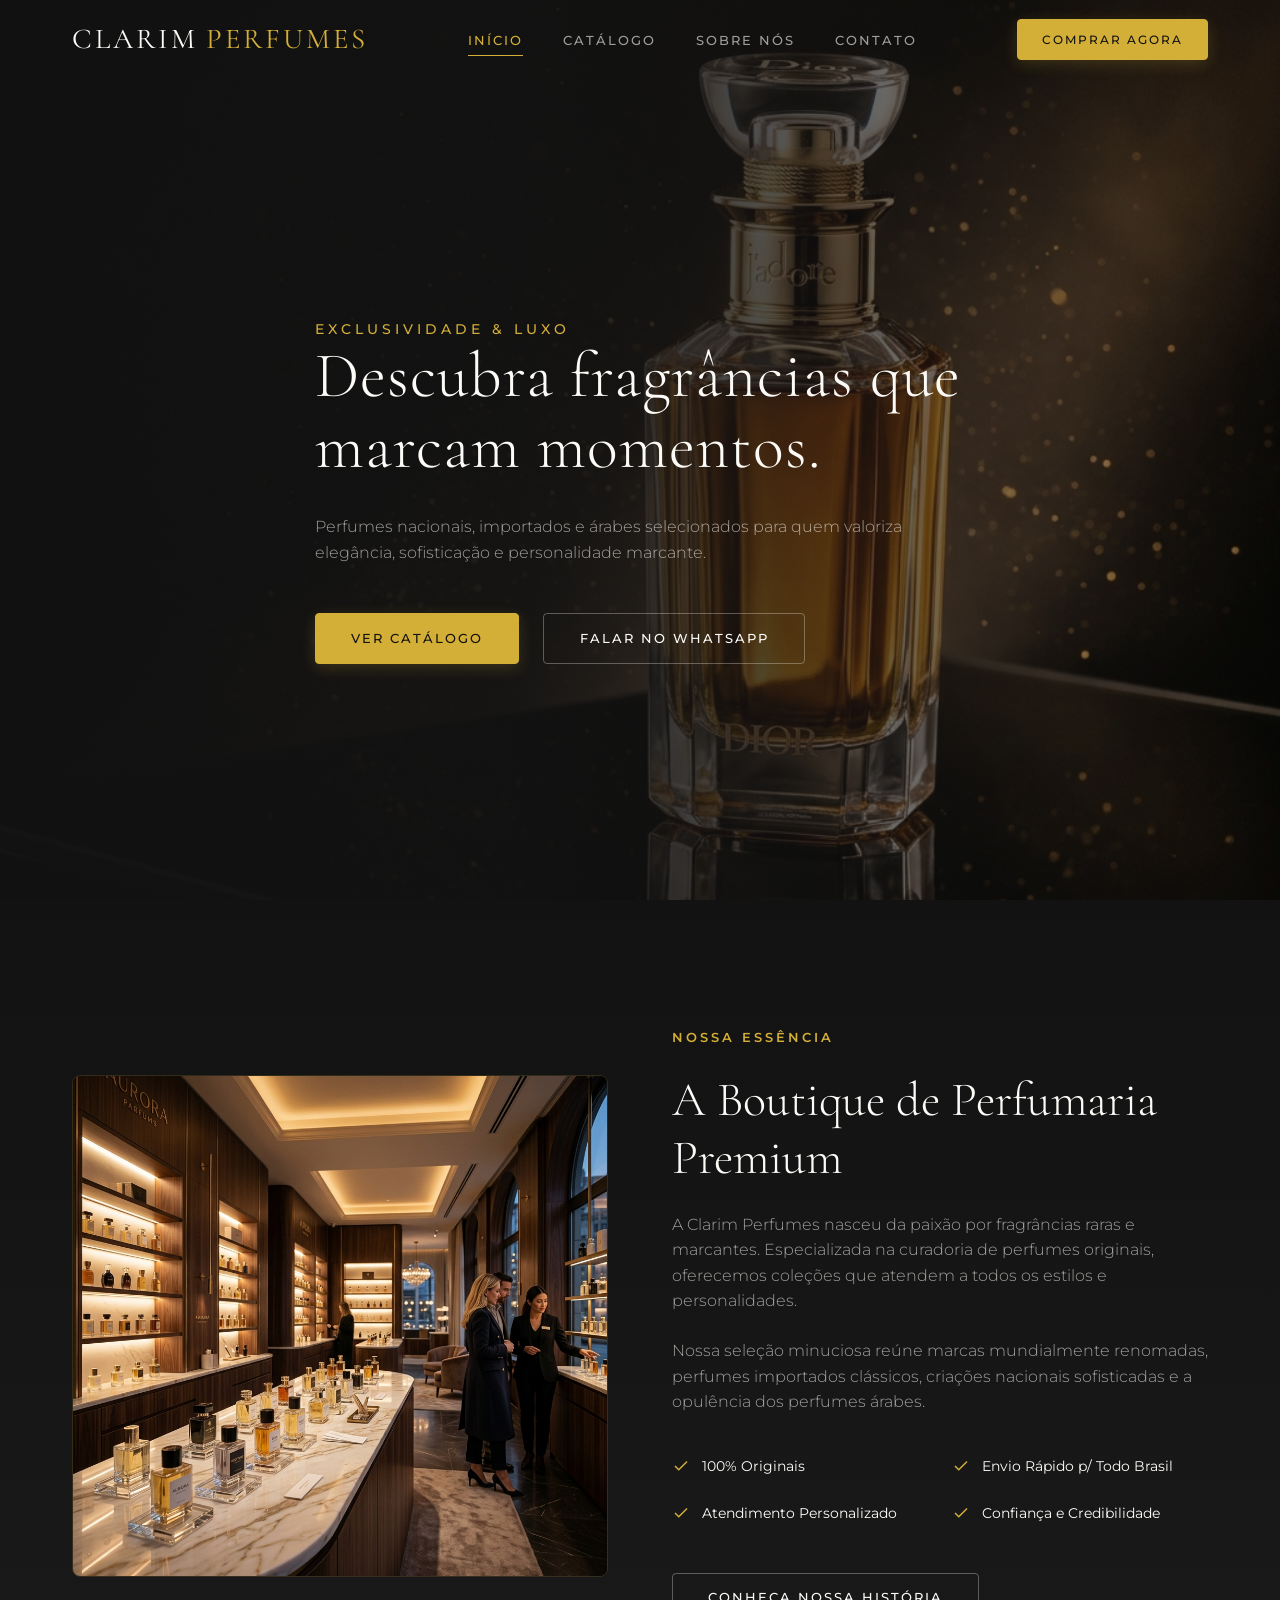
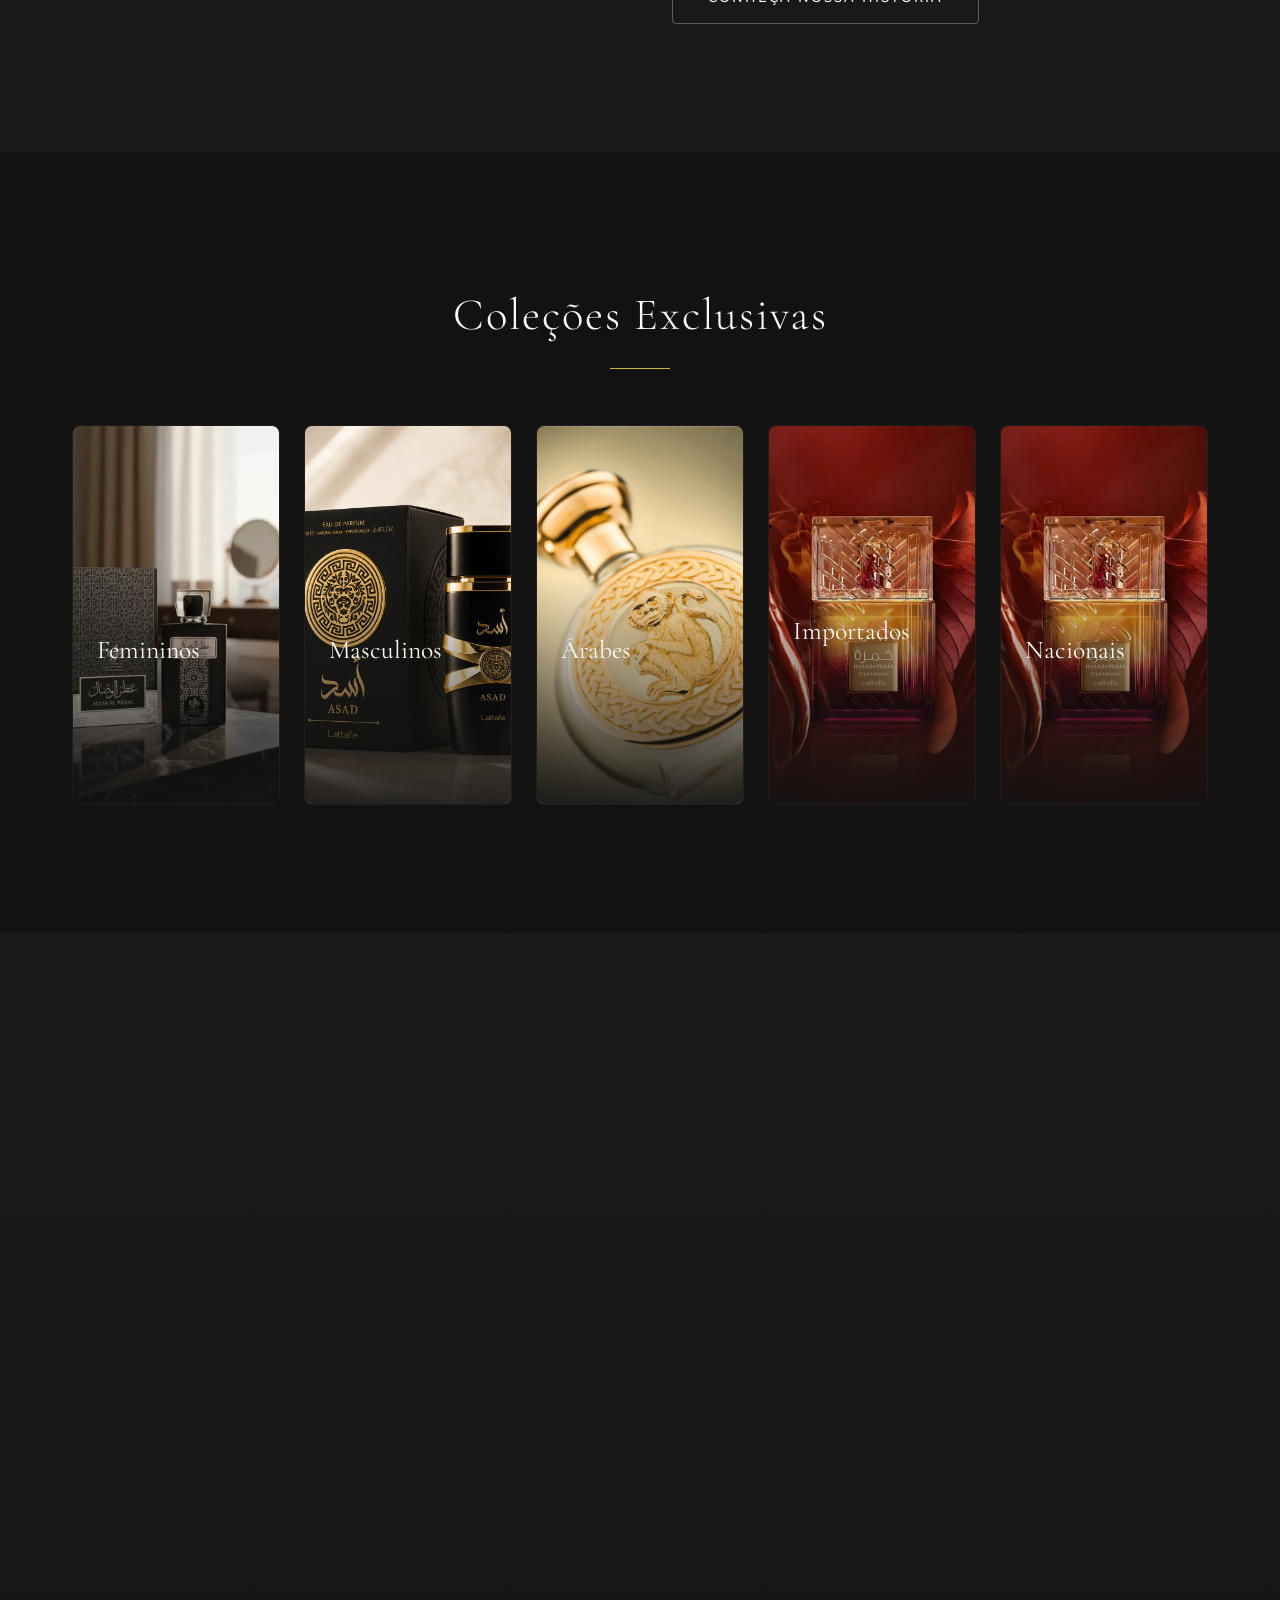
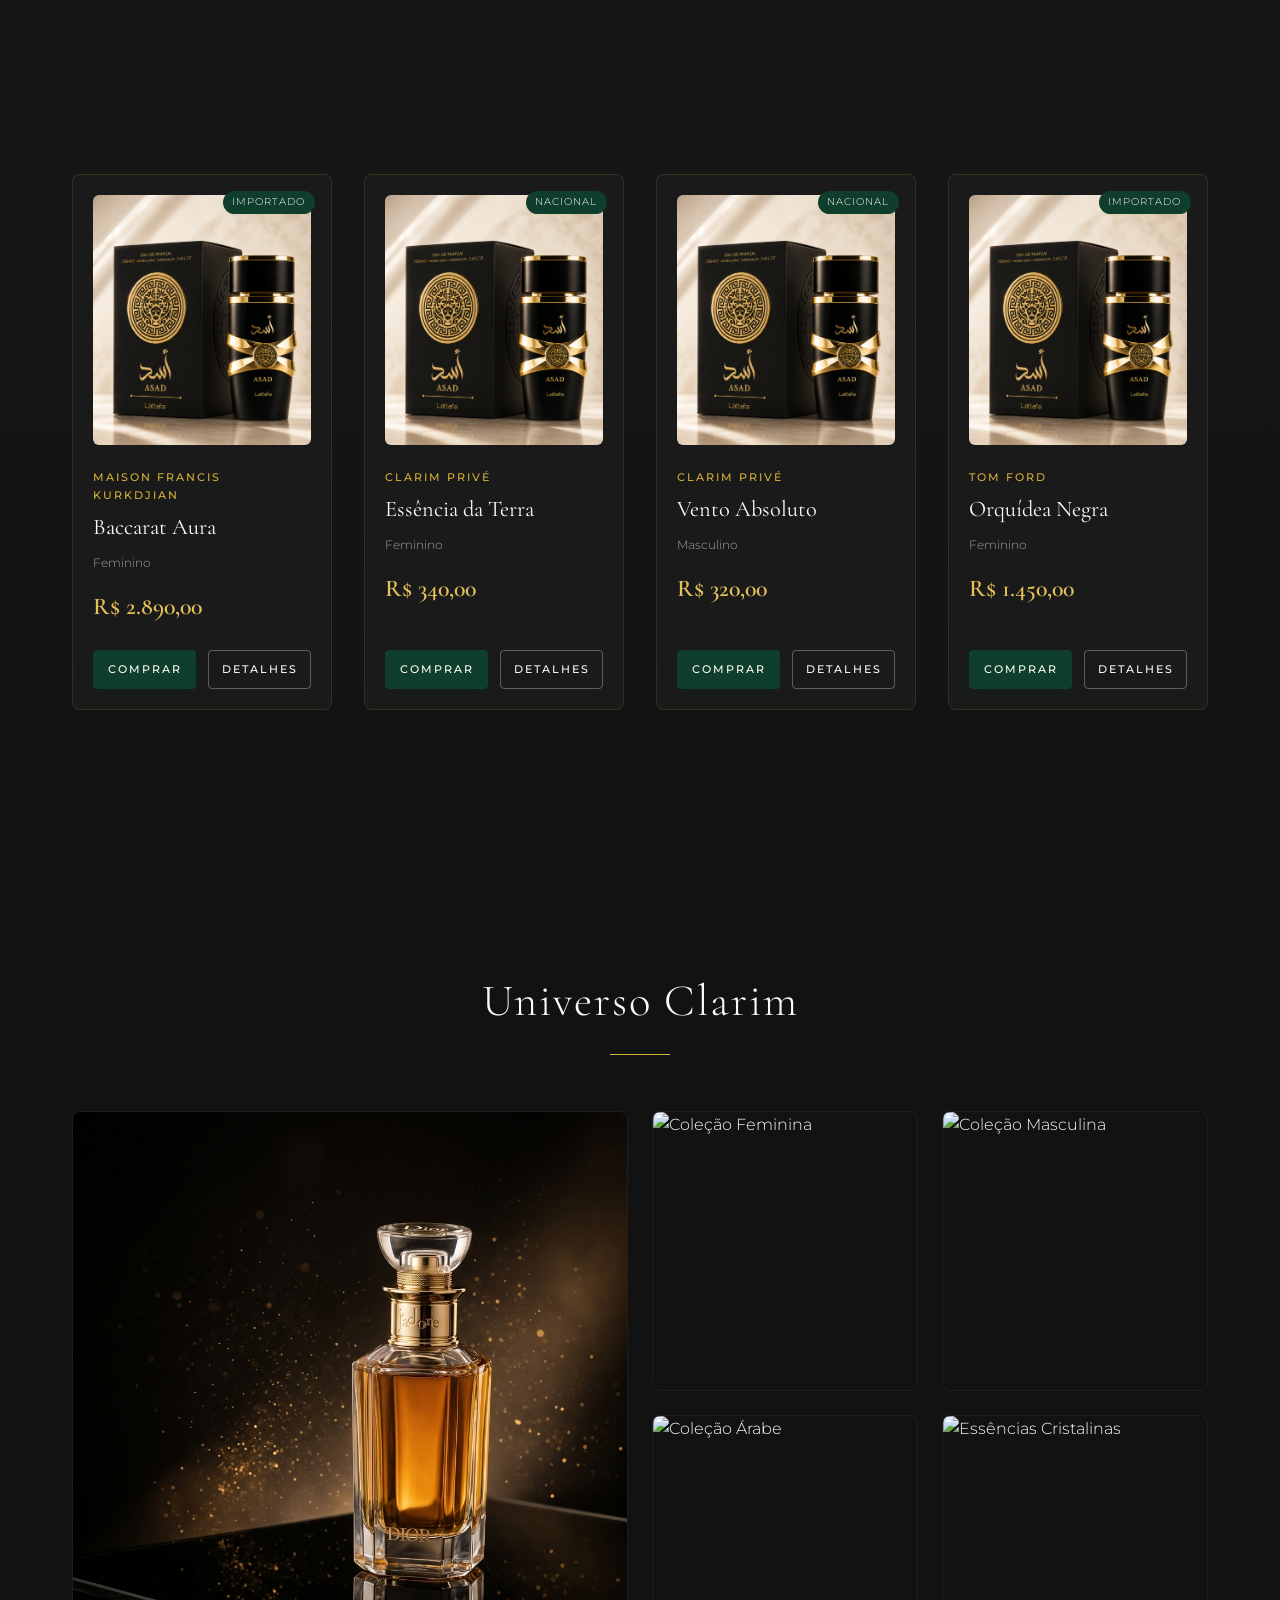
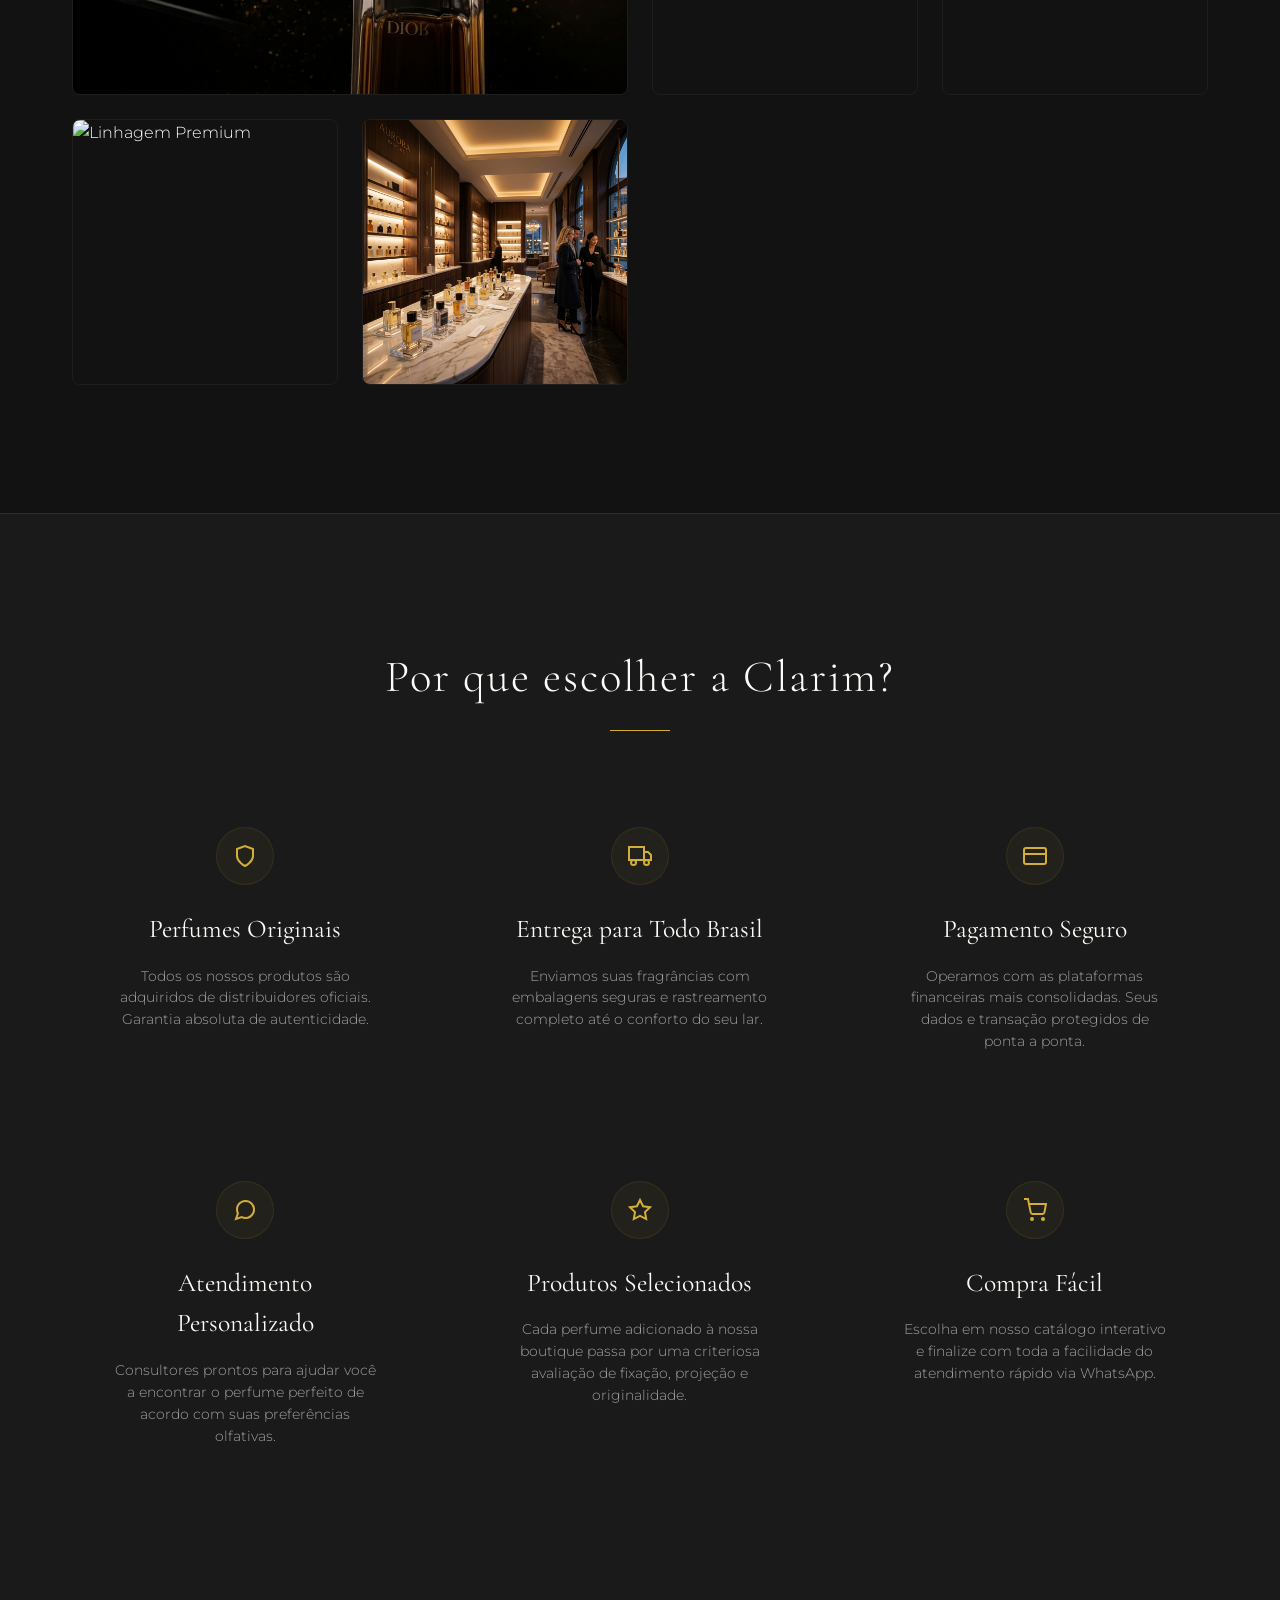
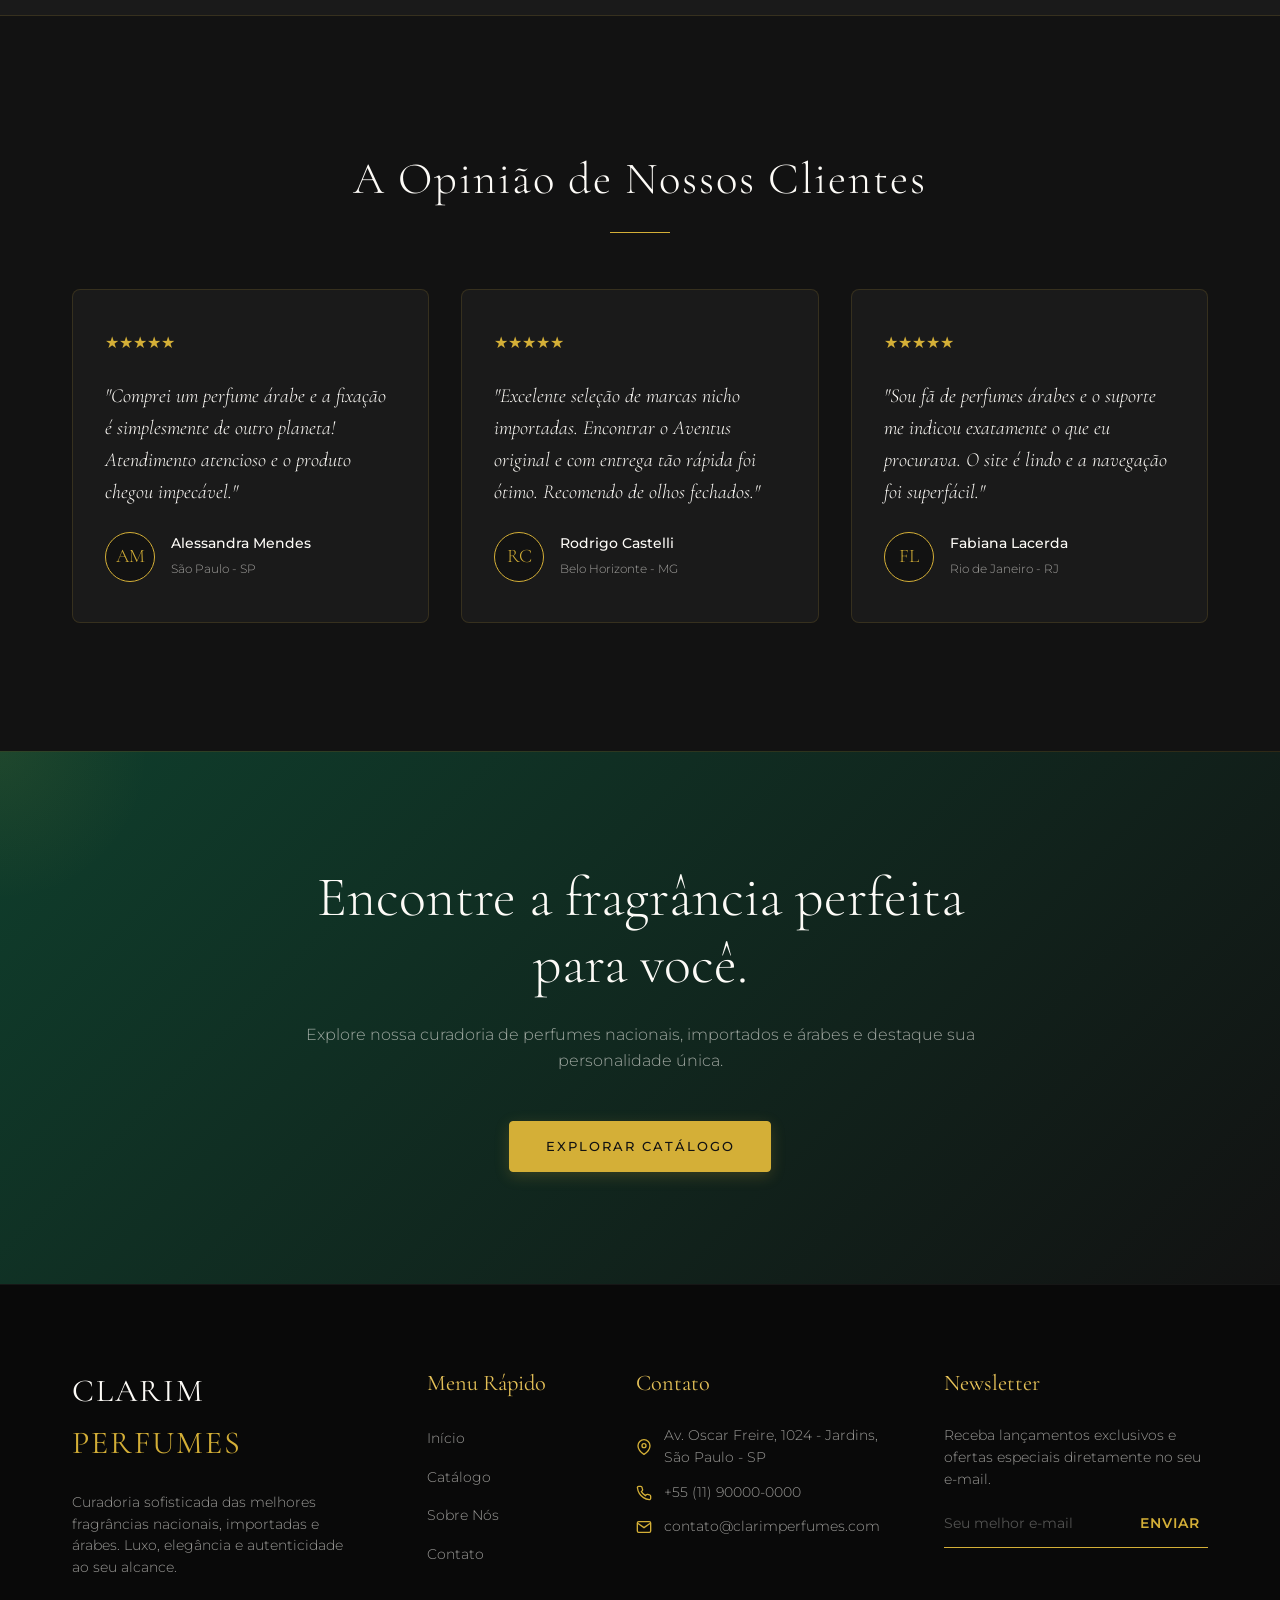
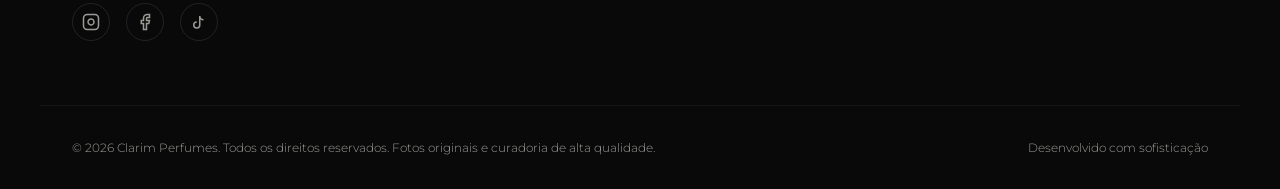
==== index.html @ f2176bb4 "post projeto" ====
<!DOCTYPE html>
<html lang="pt-BR">

<head>
    <meta charset="UTF-8">
    <meta name="viewport" content="width=device-width, initial-scale=1.0">
    <title>Clarim Perfumes | Perfumaria Premium Nacional, Importada e Árabe</title>

    <!-- SEO Meta Tags -->
    <meta name="description"
        content="Descubra fragrâncias exclusivas e originais na Clarim Perfumes. Uma seleção premium de perfumes femininos, masculinos, importados, nacionais e árabes. Envio para todo o Brasil com confiança e sofisticação.">
    <meta name="keywords"
        content="Clarim Perfumes, Perfumes Importados, Perfumes Árabes, Perfumes Nacionais, Perfumaria de Luxo, Perfumes Masculinos, Perfumes Femininos">
    <meta name="author" content="Clarim Perfumes">

    <!-- Open Graph / Facebook -->
    <meta property="og:type" content="website">
    <meta property="og:url" content="https://www.clarimperfumes.com.br/">
    <meta property="og:title" content="Clarim Perfumes | Perfumaria Premium">
    <meta property="og:description"
        content="Descubra fragrâncias exclusivas e originais. Perfumes nacionais, importados e árabes selecionados para quem valoriza elegância.">
    <meta property="og:image" content="assets/banners/hero.png">

    <!-- Twitter -->
    <meta property="twitter:card" content="summary_large_image">
    <meta property="twitter:url" content="https://www.clarimperfumes.com.br/">
    <meta property="twitter:title" content="Clarim Perfumes | Perfumaria Premium">
    <meta property="twitter:description"
        content="Descubra fragrâncias exclusivas e originais. Perfumes nacionais, importados e árabes selecionados para quem valoriza elegância.">
    <meta property="twitter:image" content="assets/banners/hero.png">

    <!-- Favicon -->
    <link rel="icon" type="image/png" href="favicon.ico">

    <!-- CSS stylesheet -->
    <link rel="stylesheet" href="css/style.css">
</head>

<body>

    <!-- HEADER / NAVIGATION -->
    <header class="header">
        <div class="container header-container">
            <a href="index.html" class="logo">
                CLARIM <span>PERFUMES</span>
            </a>

            <nav>
                <ul class="nav-menu">
                    <li><a href="index.html" class="nav-link active">Início</a></li>
                    <li><a href="catalogo.html" class="nav-link">Catálogo</a></li>
                    <li><a href="sobre.html" class="nav-link">Sobre Nós</a></li>
                    <li><a href="contato.html" class="nav-link">Contato</a></li>
                </ul>
            </nav>

            <div class="header-cta">
                <a href="catalogo.html" class="btn btn-primary">Comprar Agora</a>
            </div>

            <button class="mobile-toggle" aria-label="Abrir Menu">
                <span></span>
                <span></span>
                <span></span>
            </button>
        </div>
    </header>

    <!-- HERO SECTION -->
    <section class="hero">
        <div class="container">
            <div class="hero-content">
                <span class="hero-tagline">Exclusividade & Luxo</span>
                <h1 class="hero-title">Descubra fragrâncias que marcam momentos.</h1>
                <p class="hero-description">Perfumes nacionais, importados e árabes selecionados para quem valoriza
                    elegância, sofisticação e personalidade marcante.</p>
                <div class="hero-buttons">
                    <a href="catalogo.html" class="btn btn-primary">Ver Catálogo</a>
                    <a href="https://wa.me/5500000000000" target="_blank" class="btn btn-secondary">Falar no
                        WhatsApp</a>
                </div>
            </div>
        </div>
    </section>

    <!-- SOBRE A CLARIM PERFUMES -->
    <section class="about-section">
        <div class="container">
            <div class="about-grid">
                <div class="about-image-wrapper animate-on-scroll">
                    <img src="assets/imagens/sobre_nos.png" alt="Boutique Clarim Perfumes" loading="lazy">
                </div>
                <div class="about-content animate-on-scroll">
                    <span class="about-label">Nossa Essência</span>
                    <h2 class="about-title">A Boutique de Perfumaria Premium</h2>
                    <p class="about-text">A Clarim Perfumes nasceu da paixão por fragrâncias raras e marcantes.
                        Especializada na curadoria de perfumes originais, oferecemos coleções que atendem a todos os
                        estilos e personalidades.</p>
                    <p class="about-text">Nossa seleção minuciosa reúne marcas mundialmente renomadas, perfumes
                        importados clássicos, criações nacionais sofisticadas e a opulência dos perfumes árabes.</p>

                    <div class="about-highlights">
                        <div class="about-highlight-item">
                            <svg width="18" height="18" viewBox="0 0 24 24" fill="none" stroke="currentColor"
                                stroke-width="2">
                                <polyline points="20 6 9 17 4 12"></polyline>
                            </svg>
                            <span>100% Originais</span>
                        </div>
                        <div class="about-highlight-item">
                            <svg width="18" height="18" viewBox="0 0 24 24" fill="none" stroke="currentColor"
                                stroke-width="2">
                                <polyline points="20 6 9 17 4 12"></polyline>
                            </svg>
                            <span>Envio Rápido p/ Todo Brasil</span>
                        </div>
                        <div class="about-highlight-item">
                            <svg width="18" height="18" viewBox="0 0 24 24" fill="none" stroke="currentColor"
                                stroke-width="2">
                                <polyline points="20 6 9 17 4 12"></polyline>
                            </svg>
                            <span>Atendimento Personalizado</span>
                        </div>
                        <div class="about-highlight-item">
                            <svg width="18" height="18" viewBox="0 0 24 24" fill="none" stroke="currentColor"
                                stroke-width="2">
                                <polyline points="20 6 9 17 4 12"></polyline>
                            </svg>
                            <span>Confiança e Credibilidade</span>
                        </div>
                    </div>

                    <div style="margin-top: 1.5rem;">
                        <a href="sobre.html" class="btn btn-secondary">Conheça Nossa História</a>
                    </div>
                </div>
            </div>
        </div>
    </section>

    <!-- CATEGORIAS -->
    <section class="categories-section">
        <div class="container">
            <h2 class="section-title animate-on-scroll">Coleções Exclusivas</h2>
            <div class="categories-grid">

                <!-- Femininos -->
                <article class="category-card animate-on-scroll">
                    <img src="assets/perfumes/Attar Al Wesal.webp" alt="Perfumes Femininos" class="category-img"
                        loading="lazy">
                    <div class="category-overlay">
                        <h3 class="category-title">Femininos</h3>
                        <p class="category-desc">Sensualidade, delicadeza e sofisticação em buquês florais e adocicados.
                        </p>
                        <a href="catalogo.html?categoria=Feminino" class="category-btn">
                            Explorar
                            <svg width="14" height="14" viewBox="0 0 24 24" fill="none" stroke="currentColor"
                                stroke-width="2">
                                <line x1="5" y1="12" x2="19" y2="12"></line>
                                <polyline points="12 5 19 12 12 19"></polyline>
                            </svg>
                        </a>
                    </div>
                </article>

                <!-- Masculinos -->
                <article class="category-card animate-on-scroll">
                    <img src="assets/perfumes/ASAD.webp" alt="Perfumes Masculinos" class="category-img" loading="lazy">
                    <div class="category-overlay">
                        <h3 class="category-title">Masculinos</h3>
                        <p class="category-desc">Fragrâncias marcantes amadeiradas e frescas de presença inconfundível.
                        </p>
                        <a href="catalogo.html?categoria=Masculino" class="category-btn">
                            Explorar
                            <svg width="14" height="14" viewBox="0 0 24 24" fill="none" stroke="currentColor"
                                stroke-width="2">
                                <line x1="5" y1="12" x2="19" y2="12"></line>
                                <polyline points="12 5 19 12 12 19"></polyline>
                            </svg>
                        </a>
                    </div>
                </article>

                <!-- Árabes -->
                <article class="category-card animate-on-scroll">
                    <img src="assets/perfumes/HANUMAN2.webp" alt="Perfumes Árabes" class="category-img" loading="lazy">
                    <div class="category-overlay">
                        <h3 class="category-title">Árabes</h3>
                        <p class="category-desc">Oud, especiarias e óleos luxuosos de altíssima fixação e opulência.</p>
                        <a href="catalogo.html?origem=Árabe" class="category-btn">
                            Explorar
                            <svg width="14" height="14" viewBox="0 0 24 24" fill="none" stroke="currentColor"
                                stroke-width="2">
                                <line x1="5" y1="12" x2="19" y2="12"></line>
                                <polyline points="12 5 19 12 12 19"></polyline>
                            </svg>
                        </a>
                    </div>
                </article>

                <!-- Importados -->
                <article class="category-card animate-on-scroll">
                    <img src="assets/perfumes/KHAMRAH.webp" alt="Perfumes Importados" class="category-img"
                        loading="lazy">
                    <div class="category-overlay">
                        <h3 class="category-title">Importados</h3>
                        <p class="category-desc">Os clássicos e lançamentos das maiores maisons francesas e italianas.
                        </p>
                        <a href="catalogo.html?origem=Importado" class="category-btn">
                            Explorar
                            <svg width="14" height="14" viewBox="0 0 24 24" fill="none" stroke="currentColor"
                                stroke-width="2">
                                <line x1="5" y1="12" x2="19" y2="12"></line>
                                <polyline points="12 5 19 12 12 19"></polyline>
                            </svg>
                        </a>
                    </div>
                </article>

                <!-- Nacionais -->
                <article class="category-card animate-on-scroll">
                    <img src="assets/perfumes/KHAMRAH.webp" alt="Perfumes Nacionais" class="category-img"
                        loading="lazy">
                    <div class="category-overlay">
                        <h3 class="category-title">Nacionais</h3>
                        <p class="category-desc">Alta perfumaria brasileira criada com ingredientes nobres e frescos.
                        </p>
                        <a href="catalogo.html?origem=Nacional" class="category-btn">
                            Explorar
                            <svg width="14" height="14" viewBox="0 0 24 24" fill="none" stroke="currentColor"
                                stroke-width="2">
                                <line x1="5" y1="12" x2="19" y2="12"></line>
                                <polyline points="12 5 19 12 12 19"></polyline>
                            </svg>
                        </a>
                    </div>
                </article>

            </div>
        </div>
    </section>

    <!-- PRODUTOS EM DESTAQUE (VITRINE) -->
    <section class="featured-section">
        <div class="container">
            <h2 class="section-title animate-on-scroll">Fragrâncias em Destaque</h2>
            <div class="products-grid">

                <!-- Produto 1 -->
                <article class="product-card animate-on-scroll">
                    <span class="product-tag">Árabe</span>
                    <div class="product-image-container">
                        <img src="assets/perfumes/ASAD.webp" alt="Ambre Royal - Xerjoff" class="product-img"
                            loading="lazy">
                    </div>
                    <div class="product-info">
                        <span class="product-brand">Xerjoff</span>
                        <h3 class="product-name">Ambre Royal</h3>
                        <span class="product-category">Masculino</span>
                        <div class="product-price">R$ 1.890,00</div>
                        <div class="product-actions">
                            <a href="https://wa.me/5500000000000?text=Ol%C3%A1!%20Gostaria%20de%20saber%20mais%20sobre%20o%20Ambre%20Royal%20da%20Xerjoff"
                                target="_blank" class="btn btn-emerald">Comprar</a>
                            <a href="catalogo.html" class="btn btn-secondary">Detalhes</a>
                        </div>
                    </div>
                </article>

                <!-- Produto 2 -->
                <article class="product-card animate-on-scroll">
                    <span class="product-tag">Árabe</span>
                    <div class="product-image-container">
                        <img src="assets/perfumes/ASAD.webp" alt="Oud Vendôme - MFK" class="product-img" loading="lazy">
                    </div>
                    <div class="product-info">
                        <span class="product-brand">Maison Francis Kurkdjian</span>
                        <h3 class="product-name">Oud Vendôme</h3>
                        <span class="product-category">Masculino</span>
                        <div class="product-price">R$ 2.450,00</div>
                        <div class="product-actions">
                            <a href="https://wa.me/5500000000000?text=Ol%C3%A1!%20Gostaria%20de%20saber%20mais%20sobre%20o%20Oud%20Vend%C3%B4me%20da%20MFK"
                                target="_blank" class="btn btn-emerald">Comprar</a>
                            <a href="catalogo.html" class="btn btn-secondary">Detalhes</a>
                        </div>
                    </div>
                </article>

                <!-- Produto 3 -->
                <article class="product-card animate-on-scroll">
                    <span class="product-tag">Importado</span>
                    <div class="product-image-container">
                        <img src="assets/perfumes/ASAD.webp" alt="Jasmine d'Or - Chanel" class="product-img"
                            loading="lazy">
                    </div>
                    <div class="product-info">
                        <span class="product-brand">Chanel</span>
                        <h3 class="product-name">Jasmine d'Or</h3>
                        <span class="product-category">Feminino</span>
                        <div class="product-price">R$ 1.250,00</div>
                        <div class="product-actions">
                            <a href="https://wa.me/5500000000000?text=Ol%C3%A1!%20Gostaria%20de%20saber%20mais%20sobre%20o%20Jasmine%20d%27Or%20da%20Chanel"
                                target="_blank" class="btn btn-emerald">Comprar</a>
                            <a href="catalogo.html" class="btn btn-secondary">Detalhes</a>
                        </div>
                    </div>
                </article>

                <!-- Produto 4 -->
                <article class="product-card animate-on-scroll">
                    <span class="product-tag">Importado</span>
                    <div class="product-image-container">
                        <img src="assets/perfumes/ASAD.webp" alt="Gold Leather - Tom Ford" class="product-img"
                            loading="lazy">
                    </div>
                    <div class="product-info">
                        <span class="product-brand">Tom Ford</span>
                        <h3 class="product-name">Gold Leather</h3>
                        <span class="product-category">Masculino</span>
                        <div class="product-price">R$ 2.100,00</div>
                        <div class="product-actions">
                            <a href="https://wa.me/5500000000000?text=Ol%C3%A1!%20Gostaria%20de%20saber%20mais%20sobre%20o%20Gold%20Leather%20do%20Tom%20Ford"
                                target="_blank" class="btn btn-emerald">Comprar</a>
                            <a href="catalogo.html" class="btn btn-secondary">Detalhes</a>
                        </div>
                    </div>
                </article>

                <!-- Produto 5 -->
                <article class="product-card animate-on-scroll">
                    <span class="product-tag">Importado</span>
                    <div class="product-image-container">
                        <img src="assets/perfumes/ASAD.webp" alt="Baccarat Aura - MFK" class="product-img"
                            loading="lazy">
                    </div>
                    <div class="product-info">
                        <span class="product-brand">Maison Francis Kurkdjian</span>
                        <h3 class="product-name">Baccarat Aura</h3>
                        <span class="product-category">Feminino</span>
                        <div class="product-price">R$ 2.890,00</div>
                        <div class="product-actions">
                            <a href="https://wa.me/5500000000000?text=Ol%C3%A1!%20Gostaria%20de%20saber%20mais%20sobre%20o%20Baccarat%20Aura%20da%20MFK"
                                target="_blank" class="btn btn-emerald">Comprar</a>
                            <a href="catalogo.html" class="btn btn-secondary">Detalhes</a>
                        </div>
                    </div>
                </article>

                <!-- Produto 6 -->
                <article class="product-card animate-on-scroll">
                    <span class="product-tag">Nacional</span>
                    <div class="product-image-container">
                        <img src="assets/perfumes/ASAD.webp" alt="Essência da Terra - Clarim Privé" class="product-img"
                            loading="lazy">
                    </div>
                    <div class="product-info">
                        <span class="product-brand">Clarim Privé</span>
                        <h3 class="product-name">Essência da Terra</h3>
                        <span class="product-category">Feminino</span>
                        <div class="product-price">R$ 340,00</div>
                        <div class="product-actions">
                            <a href="https://wa.me/5500000000000?text=Ol%C3%A1!%20Gostaria%20de%20saber%20mais%20sobre%20o%20Ess%C3%AAncia%20da%20Terra%20da%20Clarim%20Priv%C3%A9"
                                target="_blank" class="btn btn-emerald">Comprar</a>
                            <a href="catalogo.html" class="btn btn-secondary">Detalhes</a>
                        </div>
                    </div>
                </article>

                <!-- Produto 7 -->
                <article class="product-card animate-on-scroll">
                    <span class="product-tag">Nacional</span>
                    <div class="product-image-container">
                        <img src="assets/perfumes/ASAD.webp" alt="Vento Absoluto - Clarim Privé" class="product-img"
                            loading="lazy">
                    </div>
                    <div class="product-info">
                        <span class="product-brand">Clarim Privé</span>
                        <h3 class="product-name">Vento Absoluto</h3>
                        <span class="product-category">Masculino</span>
                        <div class="product-price">R$ 320,00</div>
                        <div class="product-actions">
                            <a href="https://wa.me/5500000000000?text=Ol%C3%A1!%20Gostaria%20de%20saber%20mais%20sobre%20o%20Vento%20Absoluto%20da%20Clarim%20Priv%C3%A9"
                                target="_blank" class="btn btn-emerald">Comprar</a>
                            <a href="catalogo.html" class="btn btn-secondary">Detalhes</a>
                        </div>
                    </div>
                </article>

                <!-- Produto 8 -->
                <article class="product-card animate-on-scroll">
                    <span class="product-tag">Importado</span>
                    <div class="product-image-container">
                        <img src="assets/perfumes/ASAD.webp" alt="Orquídea Negra - Tom Ford" class="product-img"
                            loading="lazy">
                    </div>
                    <div class="product-info">
                        <span class="product-brand">Tom Ford</span>
                        <h3 class="product-name">Orquídea Negra</h3>
                        <span class="product-category">Feminino</span>
                        <div class="product-price">R$ 1.450,00</div>
                        <div class="product-actions">
                            <a href="https://wa.me/5500000000000?text=Ol%C3%A1!%20Gostaria%20de%20saber%20mais%20sobre%20a%20Orqu%C3%ADdea%20Negra%20do%20Tom%20Ford"
                                target="_blank" class="btn btn-emerald">Comprar</a>
                            <a href="catalogo.html" class="btn btn-secondary">Detalhes</a>
                        </div>
                    </div>
                </article>

            </div>
        </div>
    </section>

    <!-- GALERIA EDITORIAL -->
    <section class="gallery-section">
        <div class="container">
            <h2 class="section-title animate-on-scroll">Universo Clarim</h2>
            <div class="gallery-grid">

                <!-- Espaço 1 (Grande) -->
                <div class="gallery-item large animate-on-scroll">
                    <img src="assets/banners/hero.png" alt="Frasco Clarim Destaque" loading="lazy">
                    <div class="gallery-overlay">
                        <svg class="gallery-overlay-icon" width="28" height="28" viewBox="0 0 24 24" fill="none"
                            stroke="currentColor" stroke-width="1.5">
                            <circle cx="12" cy="12" r="10"></circle>
                            <line x1="12" y1="8" x2="12" y2="16"></line>
                            <line x1="8" y1="12" x2="16" y2="12"></line>
                        </svg>
                        <h3 class="gallery-overlay-title">A Arte da Extração</h3>
                        <span class="gallery-overlay-sub">Estilo de Vida</span>
                    </div>
                </div>

                <!-- Espaço 2 -->
                <div class="gallery-item animate-on-scroll">
                    <img src="assets/perfumes/perfume_feminino.png" alt="Coleção Feminina" loading="lazy">
                    <div class="gallery-overlay">
                        <h3 class="gallery-overlay-title">Elegância Fluida</h3>
                        <span class="gallery-overlay-sub">Série Ouro</span>
                    </div>
                </div>

                <!-- Espaço 3 -->
                <div class="gallery-item animate-on-scroll">
                    <img src="assets/perfumes/perfume_masculino.png" alt="Coleção Masculina" loading="lazy">
                    <div class="gallery-overlay">
                        <h3 class="gallery-overlay-title">Linhas Geométricas</h3>
                        <span class="gallery-overlay-sub">Noir Intense</span>
                    </div>
                </div>

                <!-- Espaço 4 -->
                <div class="gallery-item animate-on-scroll">
                    <img src="assets/perfumes/perfume_arabe.png" alt="Coleção Árabe" loading="lazy">
                    <div class="gallery-overlay">
                        <h3 class="gallery-overlay-title">Riqueza de Detalhes</h3>
                        <span class="gallery-overlay-sub">Oud & Mistério</span>
                    </div>
                </div>

                <!-- Espaço 5 -->
                <div class="gallery-item animate-on-scroll">
                    <img src="assets/perfumes/perfume_importado.png" alt="Essências Cristalinas" loading="lazy">
                    <div class="gallery-overlay">
                        <h3 class="gallery-overlay-title">Brilho de Cristal</h3>
                        <span class="gallery-overlay-sub">Importados</span>
                    </div>
                </div>

                <!-- Espaço 6 -->
                <div class="gallery-item animate-on-scroll">
                    <img src="assets/perfumes/perfume_nacional.png" alt="Linhagem Premium" loading="lazy">
                    <div class="gallery-overlay">
                        <h3 class="gallery-overlay-title">Equilíbrio Natural</h3>
                        <span class="gallery-overlay-sub">Design Nacional</span>
                    </div>
                </div>

                <!-- Espaço 7 -->
                <div class="gallery-item animate-on-scroll">
                    <img src="assets/imagens/sobre_nos.png" alt="Atendimento Boutique" loading="lazy">
                    <div class="gallery-overlay">
                        <h3 class="gallery-overlay-title">Nossa Boutique</h3>
                        <span class="gallery-overlay-sub">Experiência Única</span>
                    </div>
                </div>

            </div>
        </div>
    </section>

    <!-- DIFERENCIAIS -->
    <section class="differentials-section">
        <div class="container">
            <h2 class="section-title animate-on-scroll">Por que escolher a Clarim?</h2>
            <div class="differentials-grid">

                <!-- Diferencial 1 -->
                <div class="differential-card animate-on-scroll">
                    <div class="differential-icon">
                        <svg width="24" height="24" viewBox="0 0 24 24" fill="none" stroke="currentColor"
                            stroke-width="2">
                            <path d="M12 22s8-4 8-10V5l-8-3-8 3v7c0 6 8 10 8 10z"></path>
                        </svg>
                    </div>
                    <h3 class="differential-title">Perfumes Originais</h3>
                    <p class="differential-desc">Todos os nossos produtos são adquiridos de distribuidores oficiais.
                        Garantia absoluta de autenticidade.</p>
                </div>

                <!-- Diferencial 2 -->
                <div class="differential-card animate-on-scroll delay-1">
                    <div class="differential-icon">
                        <svg width="24" height="24" viewBox="0 0 24 24" fill="none" stroke="currentColor"
                            stroke-width="2">
                            <rect x="1" y="3" width="15" height="13"></rect>
                            <polygon points="16 8 20 8 23 11 23 16 16 16 16 8"></polygon>
                            <circle cx="5.5" cy="18.5" r="2.5"></circle>
                            <circle cx="18.5" cy="18.5" r="2.5"></circle>
                        </svg>
                    </div>
                    <h3 class="differential-title">Entrega para Todo Brasil</h3>
                    <p class="differential-desc">Enviamos suas fragrâncias com embalagens seguras e rastreamento
                        completo até o conforto do seu lar.</p>
                </div>

                <!-- Diferencial 3 -->
                <div class="differential-card animate-on-scroll delay-2">
                    <div class="differential-icon">
                        <svg width="24" height="24" viewBox="0 0 24 24" fill="none" stroke="currentColor"
                            stroke-width="2">
                            <rect x="1" y="4" width="22" height="16" rx="2" ry="2"></rect>
                            <line x1="1" y1="10" x2="23" y2="10"></line>
                        </svg>
                    </div>
                    <h3 class="differential-title">Pagamento Seguro</h3>
                    <p class="differential-desc">Operamos com as plataformas financeiras mais consolidadas. Seus dados e
                        transação protegidos de ponta a ponta.</p>
                </div>

                <!-- Diferencial 4 -->
                <div class="differential-card animate-on-scroll">
                    <div class="differential-icon">
                        <svg width="24" height="24" viewBox="0 0 24 24" fill="none" stroke="currentColor"
                            stroke-width="2">
                            <path
                                d="M21 11.5a8.38 8.38 0 0 1-.9 3.8 8.5 8.5 0 0 1-7.6 4.7 8.38 8.38 0 0 1-3.8-.9L3 21l1.9-5.7a8.38 8.38 0 0 1-.9-3.8 8.5 8.5 0 0 1 4.7-7.6 8.38 8.38 0 0 1 3.8-.9h.5a8.48 8.48 0 0 1 8 8v.5z">
                            </path>
                        </svg>
                    </div>
                    <h3 class="differential-title">Atendimento Personalizado</h3>
                    <p class="differential-desc">Consultores prontos para ajudar você a encontrar o perfume perfeito de
                        acordo com suas preferências olfativas.</p>
                </div>

                <!-- Diferencial 5 -->
                <div class="differential-card animate-on-scroll delay-1">
                    <div class="differential-icon">
                        <svg width="24" height="24" viewBox="0 0 24 24" fill="none" stroke="currentColor"
                            stroke-width="2">
                            <polygon
                                points="12 2 15.09 8.26 22 9.27 17 14.14 18.18 21.02 12 17.77 5.82 21.02 7 14.14 2 9.27 8.91 8.26 12 2">
                            </polygon>
                        </svg>
                    </div>
                    <h3 class="differential-title">Produtos Selecionados</h3>
                    <p class="differential-desc">Cada perfume adicionado à nossa boutique passa por uma criteriosa
                        avaliação de fixação, projeção e originalidade.</p>
                </div>

                <!-- Diferencial 6 -->
                <div class="differential-card animate-on-scroll delay-2">
                    <div class="differential-icon">
                        <svg width="24" height="24" viewBox="0 0 24 24" fill="none" stroke="currentColor"
                            stroke-width="2">
                            <circle cx="9" cy="21" r="1"></circle>
                            <circle cx="20" cy="21" r="1"></circle>
                            <path d="M1 1h4l2.68 13.39a2 2 0 0 0 2 1.61h9.72a2 2 0 0 0 2-1.61L23 6H6"></path>
                        </svg>
                    </div>
                    <h3 class="differential-title">Compra Fácil</h3>
                    <p class="differential-desc">Escolha em nosso catálogo interativo e finalize com toda a facilidade
                        do atendimento rápido via WhatsApp.</p>
                </div>

            </div>
        </div>
    </section>

    <!-- DEPOIMENTOS -->
    <section class="testimonials-section">
        <div class="container">
            <h2 class="section-title animate-on-scroll">A Opinião de Nossos Clientes</h2>
            <div class="testimonials-grid">

                <!-- Depoimento 1 -->
                <article class="testimonial-card animate-on-scroll">
                    <div class="testimonial-stars">
                        &#9733;&#9733;&#9733;&#9733;&#9733;
                    </div>
                    <p class="testimonial-quote">"Comprei um perfume árabe e a fixação é simplesmente de outro planeta!
                        Atendimento atencioso e o produto chegou impecável."</p>
                    <div class="testimonial-user">
                        <div class="testimonial-user-photo"
                            style="background: var(--bg-primary); display: flex; align-items: center; justify-content: center; font-family: var(--font-title); font-size: 1.2rem; color: var(--color-gold);">
                            AM</div>
                        <div class="testimonial-user-info">
                            <h4>Alessandra Mendes</h4>
                            <span>São Paulo - SP</span>
                        </div>
                    </div>
                </article>

                <!-- Depoimento 2 -->
                <article class="testimonial-card animate-on-scroll delay-1">
                    <div class="testimonial-stars">
                        &#9733;&#9733;&#9733;&#9733;&#9733;
                    </div>
                    <p class="testimonial-quote">"Excelente seleção de marcas nicho importadas. Encontrar o Aventus
                        original e com entrega tão rápida foi ótimo. Recomendo de olhos fechados."</p>
                    <div class="testimonial-user">
                        <div class="testimonial-user-photo"
                            style="background: var(--bg-primary); display: flex; align-items: center; justify-content: center; font-family: var(--font-title); font-size: 1.2rem; color: var(--color-gold);">
                            RC</div>
                        <div class="testimonial-user-info">
                            <h4>Rodrigo Castelli</h4>
                            <span>Belo Horizonte - MG</span>
                        </div>
                    </div>
                </article>

                <!-- Depoimento 3 -->
                <article class="testimonial-card animate-on-scroll delay-2">
                    <div class="testimonial-stars">
                        &#9733;&#9733;&#9733;&#9733;&#9733;
                    </div>
                    <p class="testimonial-quote">"Sou fã de perfumes árabes e o suporte me indicou exatamente o que eu
                        procurava. O site é lindo e a navegação foi superfácil."</p>
                    <div class="testimonial-user">
                        <div class="testimonial-user-photo"
                            style="background: var(--bg-primary); display: flex; align-items: center; justify-content: center; font-family: var(--font-title); font-size: 1.2rem; color: var(--color-gold);">
                            FL</div>
                        <div class="testimonial-user-info">
                            <h4>Fabiana Lacerda</h4>
                            <span>Rio de Janeiro - RJ</span>
                        </div>
                    </div>
                </article>

            </div>
        </div>
    </section>

    <!-- CTA FINAL -->
    <section class="cta-section">
        <div class="cta-container">
            <h2 class="cta-title animate-on-scroll">Encontre a fragrância perfeita para você.</h2>
            <p class="cta-desc animate-on-scroll">Explore nossa curadoria de perfumes nacionais, importados e árabes e
                destaque sua personalidade única.</p>
            <a href="catalogo.html" class="btn btn-primary animate-on-scroll">Explorar Catálogo</a>
        </div>
    </section>

    <!-- FOOTER -->
    <footer class="footer">
        <div class="container footer-grid">

            <div class="footer-info">
                <a href="index.html" class="footer-logo">CLARIM <span>PERFUMES</span></a>
                <p>Curadoria sofisticada das melhores fragrâncias nacionais, importadas e árabes. Luxo, elegância e
                    autenticidade ao seu alcance.</p>
                <div class="footer-socials">
                    <a href="https://instagram.com" target="_blank" class="footer-social-link" aria-label="Instagram">
                        <svg width="18" height="18" viewBox="0 0 24 24" fill="none" stroke="currentColor"
                            stroke-width="2">
                            <rect x="2" y="2" width="20" height="20" rx="5" ry="5"></rect>
                            <path d="M16 11.37A4 4 0 1 1 12.63 8 4 4 0 0 1 16 11.37z"></path>
                            <line x1="17.5" y1="6.5" x2="17.51" y2="6.5"></line>
                        </svg>
                    </a>
                    <a href="https://facebook.com" target="_blank" class="footer-social-link" aria-label="Facebook">
                        <svg width="18" height="18" viewBox="0 0 24 24" fill="none" stroke="currentColor"
                            stroke-width="2">
                            <path d="M18 2h-3a5 5 0 0 0-5 5v3H7v4h3v8h4v-8h3l1-4h-4V7a1 1 0 0 1 1-1h3z"></path>
                        </svg>
                    </a>
                    <a href="https://tiktok.com" target="_blank" class="footer-social-link" aria-label="TikTok">
                        <svg width="18" height="18" viewBox="0 0 24 24" fill="none" stroke="currentColor"
                            stroke-width="2">
                            <path d="M9 12a4 4 0 1 0 4 4V4a5 5 0 0 0 5 5"></path>
                        </svg>
                    </a>
                </div>
            </div>

            <div class="footer-column">
                <h3>Menu Rápido</h3>
                <ul class="footer-links">
                    <li><a href="index.html">Início</a></li>
                    <li><a href="catalogo.html">Catálogo</a></li>
                    <li><a href="sobre.html">Sobre Nós</a></li>
                    <li><a href="contato.html">Contato</a></li>
                </ul>
            </div>

            <div class="footer-column">
                <h3>Contato</h3>
                <ul class="footer-contact-list">
                    <li>
                        <svg width="16" height="16" viewBox="0 0 24 24" fill="none" stroke="currentColor"
                            stroke-width="2">
                            <path d="M21 10c0 7-9 13-9 13s-9-6-9-13a9 9 0 0 1 18 0z"></path>
                            <circle cx="12" cy="10" r="3"></circle>
                        </svg>
                        <span>Av. Oscar Freire, 1024 - Jardins, São Paulo - SP</span>
                    </li>
                    <li>
                        <svg width="16" height="16" viewBox="0 0 24 24" fill="none" stroke="currentColor"
                            stroke-width="2">
                            <path
                                d="M22 16.92v3a2 2 0 0 1-2.18 2 19.79 19.79 0 0 1-8.63-3.07 19.5 19.5 0 0 1-6-6 19.79 19.79 0 0 1-3.07-8.67A2 2 0 0 1 4.11 2h3a2 2 0 0 1 2 1.72 12.84 12.84 0 0 0 .7 2.81 2 2 0 0 1-.45 2.11L8.09 9.91a16 16 0 0 0 6 6l1.27-1.27a2 2 0 0 1 2.11-.45 12.84 12.84 0 0 0 2.81.7A2 2 0 0 1 22 16.92z">
                            </path>
                        </svg>
                        <span>+55 (11) 90000-0000</span>
                    </li>
                    <li>
                        <svg width="16" height="16" viewBox="0 0 24 24" fill="none" stroke="currentColor"
                            stroke-width="2">
                            <path d="M4 4h16c1.1 0 2 .9 2 2v12c0 1.1-.9 2-2 2H4c-1.1 0-2-.9-2-2V6c0-1.1.9-2 2-2z">
                            </path>
                            <polyline points="22,6 12,13 2,6"></polyline>
                        </svg>
                        <span>contato@clarimperfumes.com</span>
                    </li>
                </ul>
            </div>

            <div class="footer-column footer-newsletter">
                <h3>Newsletter</h3>
                <p>Receba lançamentos exclusivos e ofertas especiais diretamente no seu e-mail.</p>
                <form class="newsletter-form"
                    onsubmit="event.preventDefault(); alert('Inscrito com sucesso na newsletter!'); this.reset();">
                    <input type="email" placeholder="Seu melhor e-mail" aria-label="E-mail para newsletter" required>
                    <button type="submit" class="newsletter-submit">Enviar</button>
                </form>
            </div>

        </div>

        <div class="container footer-bottom">
            <p>&copy; <span id="copyright-year">2026</span> Clarim Perfumes. Todos os direitos reservados. Fotos
                originais e curadoria de alta qualidade.</p>
            <p>Desenvolvido com sofisticação</p>
        </div>
    </footer>

    <!-- BACK TO TOP BUTTON -->
    <a href="#" class="back-to-top" aria-label="Voltar ao topo">
        <svg width="24" height="24" viewBox="0 0 24 24" fill="none" stroke="currentColor" stroke-width="2">
            <polyline points="18 15 12 9 6 15"></polyline>
        </svg>
    </a>

    <!-- Scripts -->
    <script src="js/script.js"></script>
</body>

</html>
---- css/style.css ----
/* 
   Clarim Perfumes - Premium Stylesheet
   Identity inspired by Chanel, Dior, Tom Ford, Xerjoff, Creed.
*/

@import url('https://fonts.googleapis.com/css2?family=Cormorant+Garamond:ital,wght@0,300;0,400;0,600;0,700;1,400&family=Montserrat:wght@200;300;400;500;600;700&display=swap');

/* --- DESIGN SYSTEM & CSS VARIABLES --- */
:root {
    --bg-primary: #121212;
    --bg-secondary: #1a1a1a;
    --bg-tertiary: #242424;
    --color-gold: #D4AF37;
    --color-gold-light: #E5C158;
    --color-gold-dark: #aa8c2c;
    --color-ivory: #FDFBF7;
    --color-emerald: #0F3E2C;
    --color-emerald-light: #18523c;
    --color-muted: rgba(253, 251, 247, 0.6);
    --color-border: rgba(214, 175, 55, 0.15);
    --font-title: 'Cormorant Garamond', 'Playfair Display', serif;
    --font-body: 'Montserrat', 'Poppins', sans-serif;
    
    --transition-fast: all 0.2s ease;
    --transition-smooth: all 0.4s cubic-bezier(0.25, 0.8, 0.25, 1);
    --transition-slow: all 0.8s cubic-bezier(0.25, 0.8, 0.25, 1);
    
    --glass-bg: rgba(26, 26, 26, 0.75);
    --glass-border: rgba(214, 175, 55, 0.12);
    --glass-shadow: 0 15px 35px rgba(0, 0, 0, 0.6);
    
    --container-max: 1200px;
    --header-height: 80px;
}

/* --- RESET & GLOBAL STYLES --- */
* {
    margin: 0;
    padding: 0;
    box-sizing: border-box;
}

html {
    scroll-behavior: smooth;
    font-size: 16px;
    background-color: var(--bg-primary);
    color: var(--color-ivory);
}

body {
    font-family: var(--font-body);
    font-weight: 300;
    line-height: 1.6;
    overflow-x: hidden;
}

a {
    color: inherit;
    text-decoration: none;
    transition: var(--transition-fast);
}

img {
    max-width: 100%;
    height: auto;
    display: block;
}

input, select, textarea, button {
    font-family: inherit;
    font-size: inherit;
    color: inherit;
    background: transparent;
    border: none;
    outline: none;
}

button {
    cursor: pointer;
}

/* --- CUSTOM SCROLLBAR --- */
::-webkit-scrollbar {
    width: 8px;
}
::-webkit-scrollbar-track {
    background: var(--bg-primary);
}
::-webkit-scrollbar-thumb {
    background: var(--color-gold-dark);
    border-radius: 4px;
}
::-webkit-scrollbar-thumb:hover {
    background: var(--color-gold);
}

/* --- UTILITY CLASSES --- */
.container {
    max-width: var(--container-max);
    margin: 0 auto;
    padding: 0 2rem;
}

.text-gold {
    color: var(--color-gold);
}

.btn {
    display: inline-block;
    padding: 0.9rem 2.2rem;
    font-weight: 500;
    text-transform: uppercase;
    letter-spacing: 2px;
    font-size: 0.8rem;
    border-radius: 4px;
    transition: var(--transition-smooth);
    text-align: center;
}

.btn-primary {
    background: var(--color-gold);
    color: var(--bg-primary);
    border: 1px solid var(--color-gold);
    box-shadow: 0 4px 15px rgba(212, 175, 55, 0.2);
}

.btn-primary:hover {
    background: var(--color-gold-light);
    border-color: var(--color-gold-light);
    transform: translateY(-2px);
    box-shadow: 0 6px 20px rgba(212, 175, 55, 0.4);
}

.btn-secondary {
    background: transparent;
    color: var(--color-ivory);
    border: 1px solid rgba(253, 251, 247, 0.3);
}

.btn-secondary:hover {
    background: rgba(253, 251, 247, 0.05);
    border-color: var(--color-ivory);
    transform: translateY(-2px);
}

.btn-emerald {
    background: var(--color-emerald);
    color: var(--color-ivory);
    border: 1px solid var(--color-emerald);
    box-shadow: 0 4px 15px rgba(15, 62, 44, 0.2);
}

.btn-emerald:hover {
    background: var(--color-emerald-light);
    border-color: var(--color-emerald-light);
    transform: translateY(-2px);
    box-shadow: 0 6px 20px rgba(15, 62, 44, 0.4);
}

.section-title {
    font-family: var(--font-title);
    font-size: 2.8rem;
    font-weight: 300;
    text-align: center;
    margin-bottom: 3.5rem;
    letter-spacing: 2px;
    position: relative;
}

.section-title::after {
    content: '';
    display: block;
    width: 60px;
    height: 1px;
    background: var(--color-gold);
    margin: 1rem auto 0;
}

/* Glassmorphism utility */
.glass {
    background: var(--glass-bg);
    backdrop-filter: blur(10px);
    -webkit-backdrop-filter: blur(10px);
    border: 1px solid var(--glass-border);
    box-shadow: var(--glass-shadow);
}

/* --- HEADER / NAVIGATION --- */
.header {
    position: fixed;
    top: 0;
    left: 0;
    width: 100%;
    height: var(--header-height);
    z-index: 1000;
    transition: var(--transition-smooth);
    display: flex;
    align-items: center;
    border-bottom: 1px solid transparent;
}

.header.scrolled {
    height: 70px;
    background: rgba(18, 18, 18, 0.95);
    backdrop-filter: blur(10px);
    -webkit-backdrop-filter: blur(10px);
    border-color: rgba(212, 175, 55, 0.1);
    box-shadow: 0 4px 30px rgba(0, 0, 0, 0.5);
}

.header-container {
    display: flex;
    justify-content: space-between;
    align-items: center;
    width: 100%;
}

.logo {
    font-family: var(--font-title);
    font-size: 1.8rem;
    font-weight: 400;
    letter-spacing: 3px;
    color: var(--color-ivory);
    display: flex;
    align-items: center;
    gap: 0.5rem;
}

.logo span {
    color: var(--color-gold);
}

.nav-menu {
    display: flex;
    list-style: none;
    gap: 2.5rem;
}

.nav-link {
    font-size: 0.8rem;
    text-transform: uppercase;
    letter-spacing: 2px;
    font-weight: 500;
    color: var(--color-muted);
    position: relative;
    padding: 0.5rem 0;
}

.nav-link:hover, .nav-link.active {
    color: var(--color-gold);
}

.nav-link::after {
    content: '';
    position: absolute;
    bottom: 0;
    left: 0;
    width: 0;
    height: 1px;
    background: var(--color-gold);
    transition: var(--transition-smooth);
}

.nav-link:hover::after, .nav-link.active::after {
    width: 100%;
}

.header-cta .btn {
    padding: 0.6rem 1.5rem;
    font-size: 0.75rem;
}

/* Mobile Toggle */
.mobile-toggle {
    display: none;
    flex-direction: column;
    gap: 6px;
    cursor: pointer;
    background: none;
    border: none;
}

.mobile-toggle span {
    display: block;
    width: 25px;
    height: 2px;
    background: var(--color-ivory);
    transition: var(--transition-smooth);
}

/* --- HERO SECTION --- */
.hero {
    height: 100vh;
    min-height: 600px;
    display: flex;
    align-items: center;
    position: relative;
    background: linear-gradient(to right, rgba(18, 18, 18, 0.95) 40%, rgba(18, 18, 18, 0.3) 100%), 
                url('../assets/banners/hero.png') center/cover no-repeat;
    padding-top: var(--header-height);
}

.hero-content {
    max-width: 650px;
    opacity: 0;
    transform: translateY(30px);
    animation: fadeInUp 1.2s cubic-bezier(0.25, 0.8, 0.25, 1) forwards;
    animation-delay: 0.2s;
}

.hero-tagline {
    font-size: 0.9rem;
    letter-spacing: 4px;
    text-transform: uppercase;
    color: var(--color-gold);
    margin-bottom: 1.5rem;
    font-weight: 500;
}

.hero-title {
    font-family: var(--font-title);
    font-size: 4rem;
    line-height: 1.1;
    font-weight: 300;
    margin-bottom: 2rem;
    letter-spacing: 1px;
}

.hero-description {
    font-size: 1rem;
    color: var(--color-muted);
    margin-bottom: 3rem;
    font-weight: 300;
}

.hero-buttons {
    display: flex;
    gap: 1.5rem;
}

/* --- ABOUT SECTION --- */
.about-section {
    padding: 8rem 0;
    background: linear-gradient(180deg, var(--bg-primary) 0%, var(--bg-secondary) 100%);
}

.about-grid {
    display: grid;
    grid-template-columns: 1fr 1fr;
    gap: 4rem;
    align-items: center;
}

.about-image-wrapper {
    position: relative;
    border-radius: 8px;
    overflow: hidden;
    border: 1px solid var(--color-border);
}

.about-image-wrapper img {
    width: 100%;
    height: 500px;
    object-fit: cover;
    transition: var(--transition-slow);
}

.about-image-wrapper:hover img {
    transform: scale(1.05);
}

.about-content {
    display: flex;
    flex-direction: column;
    gap: 1.5rem;
}

.about-label {
    text-transform: uppercase;
    font-size: 0.8rem;
    letter-spacing: 3px;
    color: var(--color-gold);
    font-weight: 600;
}

.about-title {
    font-family: var(--font-title);
    font-size: 3rem;
    font-weight: 300;
    line-height: 1.2;
}

.about-text {
    color: var(--color-muted);
    font-size: 1rem;
}

.about-highlights {
    display: grid;
    grid-template-columns: 1fr 1fr;
    gap: 1.5rem;
    margin-top: 1rem;
}

.about-highlight-item {
    display: flex;
    align-items: center;
    gap: 0.75rem;
    font-size: 0.9rem;
    font-weight: 400;
}

.about-highlight-item svg {
    color: var(--color-gold);
    flex-shrink: 0;
}

/* --- CATEGORIES SECTION --- */
.categories-section {
    padding: 8rem 0;
    background: var(--bg-primary);
}

.categories-grid {
    display: grid;
    grid-template-columns: repeat(5, 1fr);
    gap: 1.5rem;
}

.category-card {
    position: relative;
    height: 380px;
    overflow: hidden;
    border-radius: 8px;
    border: 1px solid rgba(253, 251, 247, 0.05);
    transition: var(--transition-smooth);
}

.category-img {
    width: 100%;
    height: 100%;
    object-fit: cover;
    transition: var(--transition-slow);
}

.category-overlay {
    position: absolute;
    top: 0;
    left: 0;
    width: 100%;
    height: 100%;
    background: linear-gradient(180deg, rgba(18, 18, 18, 0) 40%, rgba(18, 18, 18, 0.9) 100%);
    display: flex;
    flex-direction: column;
    justify-content: flex-end;
    padding: 2rem 1.5rem;
    transition: var(--transition-smooth);
}

.category-title {
    font-family: var(--font-title);
    font-size: 1.6rem;
    font-weight: 400;
    margin-bottom: 0.5rem;
}

.category-desc {
    font-size: 0.75rem;
    color: var(--color-muted);
    opacity: 0;
    transform: translateY(10px);
    transition: var(--transition-smooth);
    margin-bottom: 1rem;
}

.category-btn {
    font-size: 0.75rem;
    text-transform: uppercase;
    letter-spacing: 2px;
    color: var(--color-gold);
    font-weight: 500;
    opacity: 0;
    transform: translateY(10px);
    transition: var(--transition-smooth);
    display: inline-flex;
    align-items: center;
    gap: 0.5rem;
}

.category-card:hover {
    border-color: var(--color-gold);
    box-shadow: 0 10px 30px rgba(0, 0, 0, 0.5);
}

.category-card:hover .category-img {
    transform: scale(1.08);
}

.category-card:hover .category-overlay {
    background: linear-gradient(180deg, rgba(18, 18, 18, 0.2) 20%, rgba(18, 18, 18, 0.95) 100%);
}

.category-card:hover .category-desc,
.category-card:hover .category-btn {
    opacity: 1;
    transform: translateY(0);
}

/* --- FEATURED PRODUCTS --- */
.featured-section {
    padding: 8rem 0;
    background: linear-gradient(180deg, var(--bg-secondary) 0%, var(--bg-primary) 100%);
}

.products-grid {
    display: grid;
    grid-template-columns: repeat(4, 1fr);
    gap: 2rem;
}

.product-card {
    background: var(--bg-secondary);
    border-radius: 8px;
    border: 1px solid var(--color-border);
    padding: 1.25rem;
    transition: var(--transition-smooth);
    display: flex;
    flex-direction: column;
    position: relative;
    overflow: hidden;
}

.product-tag {
    position: absolute;
    top: 1rem;
    right: 1rem;
    background: var(--color-emerald);
    color: var(--color-ivory);
    font-size: 0.65rem;
    padding: 0.2rem 0.6rem;
    border-radius: 20px;
    text-transform: uppercase;
    letter-spacing: 1px;
    z-index: 10;
}

.product-image-container {
    width: 100%;
    height: 250px;
    overflow: hidden;
    border-radius: 6px;
    margin-bottom: 1.5rem;
    background: #0d0d0d;
}

.product-img {
    width: 100%;
    height: 100%;
    object-fit: cover;
    transition: var(--transition-smooth);
}

.product-info {
    display: flex;
    flex-direction: column;
    flex-grow: 1;
}

.product-brand {
    font-size: 0.7rem;
    text-transform: uppercase;
    color: var(--color-gold);
    letter-spacing: 2px;
    font-weight: 500;
    margin-bottom: 0.25rem;
}

.product-name {
    font-family: var(--font-title);
    font-size: 1.4rem;
    font-weight: 400;
    color: var(--color-ivory);
    margin-bottom: 0.5rem;
}

.product-category {
    font-size: 0.75rem;
    color: var(--color-muted);
    margin-bottom: 1rem;
}

.product-price {
    font-family: var(--font-title);
    font-size: 1.5rem;
    color: var(--color-gold-light);
    font-weight: 600;
    margin-bottom: 1.5rem;
}

.product-actions {
    display: grid;
    grid-template-columns: 1fr 1fr;
    gap: 0.75rem;
    margin-top: auto;
}

.product-actions .btn {
    padding: 0.6rem 0.5rem;
    font-size: 0.7rem;
}

.product-card:hover {
    transform: translateY(-8px);
    border-color: var(--color-gold);
    box-shadow: 0 15px 30px rgba(0, 0, 0, 0.4);
}

.product-card:hover .product-img {
    transform: scale(1.06);
}

/* --- GALLERY --- */
.gallery-section {
    padding: 8rem 0;
    background: var(--bg-primary);
}

.gallery-grid {
    display: grid;
    grid-template-columns: repeat(4, 1fr);
    grid-template-rows: repeat(2, 280px);
    gap: 1.5rem;
}

.gallery-item {
    position: relative;
    overflow: hidden;
    border-radius: 8px;
    border: 1px solid rgba(253, 251, 247, 0.05);
}

.gallery-item img {
    width: 100%;
    height: 100%;
    object-fit: cover;
    transition: var(--transition-slow);
}

.gallery-overlay {
    position: absolute;
    top: 0;
    left: 0;
    width: 100%;
    height: 100%;
    background: rgba(18, 18, 18, 0.85);
    display: flex;
    flex-direction: column;
    align-items: center;
    justify-content: center;
    opacity: 0;
    transition: var(--transition-smooth);
    padding: 1rem;
    text-align: center;
}

.gallery-overlay-icon {
    color: var(--color-gold);
    margin-bottom: 0.75rem;
}

.gallery-overlay-title {
    font-family: var(--font-title);
    font-size: 1.4rem;
    font-weight: 300;
}

.gallery-overlay-sub {
    font-size: 0.75rem;
    text-transform: uppercase;
    letter-spacing: 1px;
    color: var(--color-muted);
}

.gallery-item:hover img {
    transform: scale(1.08);
}

.gallery-item:hover .gallery-overlay {
    opacity: 1;
}

/* Masonry variations for premium look */
.gallery-item.large {
    grid-column: span 2;
    grid-row: span 2;
}

/* --- DIFFERENTIALS SECTION --- */
.differentials-section {
    padding: 8rem 0;
    background: var(--bg-secondary);
    border-top: 1px solid var(--color-border);
    border-bottom: 1px solid var(--color-border);
}

.differentials-grid {
    display: grid;
    grid-template-columns: repeat(3, 1fr);
    gap: 3rem;
}

.differential-card {
    display: flex;
    flex-direction: column;
    align-items: center;
    text-align: center;
    padding: 2.5rem;
    border-radius: 8px;
    transition: var(--transition-smooth);
}

.differential-icon {
    color: var(--color-gold);
    margin-bottom: 1.5rem;
    background: rgba(212, 175, 55, 0.05);
    padding: 1rem;
    border-radius: 50%;
    display: flex;
    align-items: center;
    justify-content: center;
    border: 1px solid rgba(212, 175, 55, 0.1);
    transition: var(--transition-smooth);
}

.differential-title {
    font-family: var(--font-title);
    font-size: 1.6rem;
    font-weight: 400;
    margin-bottom: 1rem;
    color: var(--color-ivory);
}

.differential-desc {
    font-size: 0.85rem;
    color: var(--color-muted);
    font-weight: 300;
}

.differential-card:hover {
    background: rgba(253, 251, 247, 0.02);
    transform: translateY(-5px);
}

.differential-card:hover .differential-icon {
    background: rgba(212, 175, 55, 0.1);
    border-color: var(--color-gold);
}

/* --- TESTIMONIALS SECTION --- */
.testimonials-section {
    padding: 8rem 0;
    background: var(--bg-primary);
}

.testimonials-grid {
    display: grid;
    grid-template-columns: repeat(3, 1fr);
    gap: 2rem;
}

.testimonial-card {
    background: var(--bg-secondary);
    border: 1px solid var(--color-border);
    border-radius: 8px;
    padding: 2.5rem 2rem;
    transition: var(--transition-smooth);
    display: flex;
    flex-direction: column;
    gap: 1.5rem;
    position: relative;
}

.testimonial-stars {
    color: var(--color-gold);
    display: flex;
    gap: 0.25rem;
}

.testimonial-quote {
    font-family: var(--font-title);
    font-size: 1.25rem;
    font-style: italic;
    color: var(--color-ivory);
    font-weight: 300;
}

.testimonial-user {
    display: flex;
    align-items: center;
    gap: 1rem;
    margin-top: auto;
}

.testimonial-user-photo {
    width: 50px;
    height: 50px;
    border-radius: 50%;
    object-fit: cover;
    border: 1px solid var(--color-gold);
}

.testimonial-user-info h4 {
    font-size: 0.9rem;
    font-weight: 500;
}

.testimonial-user-info span {
    font-size: 0.75rem;
    color: var(--color-muted);
}

.testimonial-card:hover {
    border-color: var(--color-gold);
    box-shadow: 0 10px 25px rgba(0, 0, 0, 0.4);
    transform: translateY(-5px);
}

/* --- CTA SECTION --- */
.cta-section {
    padding: 7rem 0;
    background: linear-gradient(135deg, var(--color-emerald) 0%, var(--bg-primary) 100%);
    text-align: center;
    position: relative;
    overflow: hidden;
    border-top: 1px solid rgba(212, 175, 55, 0.15);
}

.cta-section::before {
    content: '';
    position: absolute;
    width: 300px;
    height: 300px;
    background: radial-gradient(circle, rgba(212, 175, 55, 0.08) 0%, transparent 70%);
    top: -150px;
    left: -150px;
}

.cta-container {
    max-width: 700px;
    margin: 0 auto;
    display: flex;
    flex-direction: column;
    align-items: center;
    gap: 1.5rem;
    z-index: 2;
    position: relative;
}

.cta-title {
    font-family: var(--font-title);
    font-size: 3.5rem;
    font-weight: 300;
    line-height: 1.2;
}

.cta-desc {
    font-size: 1rem;
    color: var(--color-muted);
    margin-bottom: 1.5rem;
}

/* --- FOOTER --- */
.footer {
    background: #090909;
    padding: 5rem 0 2rem;
    border-top: 1px solid rgba(253, 251, 247, 0.05);
}

.footer-grid {
    display: grid;
    grid-template-columns: 2fr 1fr 1fr 1.5fr;
    gap: 4rem;
    margin-bottom: 4rem;
}

.footer-info {
    display: flex;
    flex-direction: column;
    gap: 1.5rem;
}

.footer-logo {
    font-family: var(--font-title);
    font-size: 2rem;
    font-weight: 400;
    letter-spacing: 2px;
}

.footer-logo span {
    color: var(--color-gold);
}

.footer-info p {
    font-size: 0.85rem;
    color: var(--color-muted);
}

.footer-socials {
    display: flex;
    gap: 1rem;
}

.footer-social-link {
    width: 38px;
    height: 38px;
    border-radius: 50%;
    border: 1px solid rgba(253, 251, 247, 0.1);
    display: flex;
    align-items: center;
    justify-content: center;
    color: var(--color-muted);
    transition: var(--transition-fast);
}

.footer-social-link:hover {
    color: var(--bg-primary);
    background: var(--color-gold);
    border-color: var(--color-gold);
}

.footer-column h3 {
    font-family: var(--font-title);
    font-size: 1.4rem;
    font-weight: 400;
    margin-bottom: 1.5rem;
    color: var(--color-gold-light);
}

.footer-links {
    list-style: none;
    display: flex;
    flex-direction: column;
    gap: 0.8rem;
}

.footer-links a {
    font-size: 0.85rem;
    color: var(--color-muted);
}

.footer-links a:hover {
    color: var(--color-gold-light);
    padding-left: 5px;
}

.footer-contact-list {
    list-style: none;
    display: flex;
    flex-direction: column;
    gap: 0.8rem;
    font-size: 0.85rem;
    color: var(--color-muted);
}

.footer-contact-list li {
    display: flex;
    align-items: center;
    gap: 0.75rem;
}

.footer-contact-list svg {
    color: var(--color-gold);
    flex-shrink: 0;
}

.footer-newsletter p {
    font-size: 0.85rem;
    color: var(--color-muted);
    margin-bottom: 1rem;
}

.newsletter-form {
    display: flex;
    border-bottom: 1px solid var(--color-gold);
    padding-bottom: 0.5rem;
}

.newsletter-form input {
    flex-grow: 1;
    font-size: 0.85rem;
    padding: 0.5rem 0;
}

.newsletter-form input::placeholder {
    color: rgba(253, 251, 247, 0.3);
}

.newsletter-submit {
    color: var(--color-gold);
    font-size: 0.85rem;
    text-transform: uppercase;
    font-weight: 600;
    letter-spacing: 1px;
    padding: 0 0.5rem;
    transition: var(--transition-fast);
}

.newsletter-submit:hover {
    color: var(--color-ivory);
}

.footer-bottom {
    padding-top: 2rem;
    border-top: 1px solid rgba(253, 251, 247, 0.05);
    display: flex;
    justify-content: space-between;
    align-items: center;
    font-size: 0.75rem;
    color: var(--color-muted);
}

/* --- BACK TO TOP BUTTON --- */
.back-to-top {
    position: fixed;
    bottom: 30px;
    right: 30px;
    width: 45px;
    height: 45px;
    background: var(--bg-secondary);
    border: 1px solid var(--color-border);
    color: var(--color-gold);
    border-radius: 50%;
    display: flex;
    align-items: center;
    justify-content: center;
    opacity: 0;
    visibility: hidden;
    z-index: 99;
    transition: var(--transition-smooth);
    box-shadow: 0 4px 10px rgba(0, 0, 0, 0.4);
}

.back-to-top.visible {
    opacity: 1;
    visibility: visible;
}

.back-to-top:hover {
    background: var(--color-gold);
    color: var(--bg-primary);
    border-color: var(--color-gold);
    transform: translateY(-3px);
}

/* --- INTERSECTION OBSERVER ANIMATION CLASSES --- */
.animate-on-scroll {
    opacity: 0;
    transform: translateY(30px);
    transition: opacity 0.8s ease, transform 0.8s ease;
}

.animate-on-scroll.animated {
    opacity: 1;
    transform: translateY(0);
}

.delay-1 { transition-delay: 0.15s; }
.delay-2 { transition-delay: 0.3s; }
.delay-3 { transition-delay: 0.45s; }

/* --- SObre.html SPECIFIC CLASSES --- */
.sobre-hero {
    height: 50vh;
    min-height: 400px;
    display: flex;
    align-items: center;
    justify-content: center;
    text-align: center;
    background: linear-gradient(rgba(18, 18, 18, 0.85), rgba(18, 18, 18, 0.95)), 
                url('../assets/imagens/sobre_nos.png') center/cover no-repeat;
    padding-top: var(--header-height);
}

.sobre-hero-content {
    max-width: 800px;
}

.sobre-hero h1 {
    font-family: var(--font-title);
    font-size: 4rem;
    font-weight: 300;
    margin-bottom: 1rem;
    color: var(--color-gold);
}

.sobre-hero p {
    font-size: 1.1rem;
    color: var(--color-muted);
}

.timeline-section {
    padding: 8rem 0;
    background: var(--bg-secondary);
}

.timeline {
    position: relative;
    max-width: 800px;
    margin: 0 auto;
}

.timeline::after {
    content: '';
    position: absolute;
    width: 2px;
    background: var(--color-border);
    top: 0;
    bottom: 0;
    left: 50%;
    margin-left: -1px;
}

.timeline-item {
    padding: 2rem 3rem;
    position: relative;
    background: inherit;
    width: 50%;
    opacity: 0;
    transform: translateY(30px);
    transition: var(--transition-slow);
}

.timeline-item.animated {
    opacity: 1;
    transform: translateY(0);
}

.timeline-item.left {
    left: 0;
    text-align: right;
}

.timeline-item.right {
    left: 50%;
}

.timeline-item::after {
    content: '';
    position: absolute;
    width: 16px;
    height: 16px;
    right: -8px;
    background-color: var(--bg-primary);
    border: 2px solid var(--color-gold);
    top: 36px;
    border-radius: 50%;
    z-index: 1;
}

.timeline-item.right::after {
    left: -8px;
}

.timeline-date {
    font-family: var(--font-title);
    font-size: 1.8rem;
    font-weight: 600;
    color: var(--color-gold);
    margin-bottom: 0.5rem;
}

.timeline-content h3 {
    font-size: 1.1rem;
    font-weight: 500;
    margin-bottom: 0.5rem;
}

.timeline-content p {
    font-size: 0.85rem;
    color: var(--color-muted);
}

.mvv-section {
    padding: 8rem 0;
    background: var(--bg-primary);
}

.mvv-grid {
    display: grid;
    grid-template-columns: repeat(3, 1fr);
    gap: 2.5rem;
}

.mvv-card {
    background: var(--bg-secondary);
    border: 1px solid var(--color-border);
    border-radius: 8px;
    padding: 3rem 2rem;
    text-align: center;
    transition: var(--transition-smooth);
}

.mvv-card:hover {
    border-color: var(--color-gold);
    transform: translateY(-5px);
}

.mvv-icon {
    color: var(--color-gold);
    margin-bottom: 1.5rem;
    display: flex;
    justify-content: center;
}

.mvv-card h3 {
    font-family: var(--font-title);
    font-size: 1.8rem;
    font-weight: 400;
    margin-bottom: 1rem;
}

.mvv-card p {
    font-size: 0.9rem;
    color: var(--color-muted);
}

/* --- Catalogo.html SPECIFIC CLASSES --- */
.catalogo-layout {
    padding: calc(var(--header-height) + 3rem) 0 8rem;
    background: var(--bg-primary);
}

.catalogo-grid-container {
    display: grid;
    grid-template-columns: 280px 1fr;
    gap: 3rem;
}

.sidebar-filters {
    position: sticky;
    top: calc(var(--header-height) + 2rem);
    height: fit-content;
    padding: 2rem;
    border-radius: 8px;
    background: var(--bg-secondary);
    border: 1px solid var(--color-border);
}

.filter-group {
    margin-bottom: 2rem;
}

.filter-group:last-child {
    margin-bottom: 0;
}

.filter-title {
    font-family: var(--font-title);
    font-size: 1.3rem;
    font-weight: 400;
    margin-bottom: 1rem;
    color: var(--color-gold-light);
    border-bottom: 1px solid rgba(253, 251, 247, 0.05);
    padding-bottom: 0.5rem;
}

.search-wrapper {
    position: relative;
    display: flex;
    align-items: center;
}

.search-input {
    width: 100%;
    padding: 0.75rem 2.5rem 0.75rem 1rem;
    border-radius: 4px;
    border: 1px solid rgba(253, 251, 247, 0.15);
    background: var(--bg-primary);
    font-size: 0.85rem;
    color: var(--color-ivory);
    transition: var(--transition-fast);
}

.search-input:focus {
    border-color: var(--color-gold);
}

.search-icon {
    position: absolute;
    right: 12px;
    color: var(--color-muted);
}

.filter-options {
    display: flex;
    flex-direction: column;
    gap: 0.75rem;
}

.radio-container {
    display: flex;
    align-items: center;
    position: relative;
    padding-left: 28px;
    cursor: pointer;
    font-size: 0.85rem;
    color: var(--color-muted);
    user-select: none;
    transition: var(--transition-fast);
}

.radio-container input {
    position: absolute;
    opacity: 0;
    cursor: pointer;
}

.checkmark {
    position: absolute;
    top: 2px;
    left: 0;
    height: 18px;
    width: 18px;
    background-color: var(--bg-primary);
    border: 1px solid rgba(253, 251, 247, 0.2);
    border-radius: 50%;
    transition: var(--transition-fast);
}

.radio-container:hover input ~ .checkmark {
    border-color: var(--color-gold);
}

.radio-container input:checked ~ .checkmark {
    background-color: var(--color-gold);
    border-color: var(--color-gold);
}

.checkmark:after {
    content: "";
    position: absolute;
    display: none;
}

.radio-container input:checked ~ .checkmark:after {
    display: block;
}

.radio-container .checkmark:after {
    top: 5px;
    left: 5px;
    width: 6px;
    height: 6px;
    border-radius: 50%;
    background: var(--bg-primary);
}

.radio-container input:checked ~ span {
    color: var(--color-ivory);
}

.select-wrapper {
    position: relative;
}

.select-wrapper select {
    width: 100%;
    padding: 0.75rem 1rem;
    background: var(--bg-primary);
    border: 1px solid rgba(253, 251, 247, 0.15);
    border-radius: 4px;
    appearance: none;
    -webkit-appearance: none;
    font-size: 0.85rem;
    color: var(--color-ivory);
    cursor: pointer;
}

.select-wrapper select:focus {
    border-color: var(--color-gold);
}

.select-wrapper::after {
    content: '▼';
    font-size: 0.7rem;
    color: var(--color-muted);
    position: absolute;
    right: 15px;
    top: 50%;
    transform: translateY(-50%);
    pointer-events: none;
}

.catalog-header {
    display: flex;
    justify-content: space-between;
    align-items: center;
    margin-bottom: 2rem;
    border-bottom: 1px solid rgba(253, 251, 247, 0.05);
    padding-bottom: 1rem;
}

.catalog-header-results {
    font-size: 0.85rem;
    color: var(--color-muted);
}

.catalog-header-results span {
    color: var(--color-gold);
    font-weight: 500;
}

.catalog-grid {
    display: grid;
    grid-template-columns: repeat(3, 1fr);
    gap: 2rem;
    min-height: 400px;
}

.no-results {
    grid-column: span 3;
    display: flex;
    flex-direction: column;
    align-items: center;
    justify-content: center;
    text-align: center;
    padding: 5rem 0;
    gap: 1.5rem;
}

.no-results-icon {
    color: var(--color-gold);
}

.no-results h3 {
    font-family: var(--font-title);
    font-size: 2rem;
}

.no-results p {
    color: var(--color-muted);
    font-size: 0.9rem;
    max-width: 400px;
}

/* Pagination */
.pagination {
    display: flex;
    justify-content: center;
    align-items: center;
    gap: 0.5rem;
    margin-top: 4rem;
}

.page-btn {
    width: 40px;
    height: 40px;
    display: flex;
    align-items: center;
    justify-content: center;
    border-radius: 4px;
    border: 1px solid rgba(253, 251, 247, 0.1);
    background: var(--bg-secondary);
    font-size: 0.85rem;
    transition: var(--transition-fast);
}

.page-btn:hover:not(.disabled) {
    border-color: var(--color-gold);
    color: var(--color-gold);
}

.page-btn.active {
    background: var(--color-gold);
    color: var(--bg-primary);
    border-color: var(--color-gold);
}

.page-btn.disabled {
    opacity: 0.3;
    cursor: not-allowed;
}

.page-btn.prev, .page-btn.next {
    width: auto;
    padding: 0 1rem;
}

/* --- Contato.html SPECIFIC CLASSES --- */
.contato-layout {
    padding: calc(var(--header-height) + 3rem) 0 8rem;
    background: var(--bg-primary);
}

.contato-grid {
    display: grid;
    grid-template-columns: 1.2fr 1fr;
    gap: 4rem;
}

.contato-form-container {
    background: var(--bg-secondary);
    border-radius: 8px;
    border: 1px solid var(--color-border);
    padding: 3rem;
}

.contato-form-container h2 {
    font-family: var(--font-title);
    font-size: 2.2rem;
    font-weight: 300;
    margin-bottom: 1rem;
    color: var(--color-gold-light);
}

.contato-form-container p {
    color: var(--color-muted);
    font-size: 0.9rem;
    margin-bottom: 2.5rem;
}

.form-group {
    margin-bottom: 1.5rem;
}

.form-row {
    display: grid;
    grid-template-columns: 1fr 1fr;
    gap: 1.5rem;
}

.form-label {
    display: block;
    font-size: 0.75rem;
    text-transform: uppercase;
    letter-spacing: 1px;
    color: var(--color-muted);
    margin-bottom: 0.5rem;
}

.form-control {
    width: 100%;
    padding: 0.9rem 1rem;
    border-radius: 4px;
    border: 1px solid rgba(253, 251, 247, 0.1);
    background: var(--bg-primary);
    color: var(--color-ivory);
    font-size: 0.9rem;
    transition: var(--transition-fast);
}

.form-control:focus {
    border-color: var(--color-gold);
}

textarea.form-control {
    resize: vertical;
    min-height: 120px;
}

.contato-info-side {
    display: flex;
    flex-direction: column;
    gap: 2.5rem;
}

.contato-details h2 {
    font-family: var(--font-title);
    font-size: 2.2rem;
    font-weight: 300;
    margin-bottom: 1.5rem;
}

.contato-list {
    list-style: none;
    display: flex;
    flex-direction: column;
    gap: 1.5rem;
}

.contato-item {
    display: flex;
    align-items: flex-start;
    gap: 1rem;
}

.contato-icon {
    color: var(--color-gold);
    background: rgba(212, 175, 55, 0.05);
    padding: 0.75rem;
    border-radius: 50%;
    display: flex;
    align-items: center;
    justify-content: center;
    border: 1px solid rgba(212, 175, 55, 0.1);
    flex-shrink: 0;
}

.contato-text h4 {
    font-size: 0.9rem;
    font-weight: 500;
    margin-bottom: 0.25rem;
}

.contato-text p {
    font-size: 0.85rem;
    color: var(--color-muted);
}

.whatsapp-card {
    background: linear-gradient(135deg, var(--color-emerald) 0%, rgba(18, 18, 18, 0.8) 100%);
    border: 1px solid rgba(15, 62, 44, 0.4);
    border-radius: 8px;
    padding: 2rem;
    display: flex;
    flex-direction: column;
    gap: 1rem;
    align-items: flex-start;
}

.whatsapp-card h3 {
    font-family: var(--font-title);
    font-size: 1.6rem;
    font-weight: 400;
}

.whatsapp-card p {
    font-size: 0.85rem;
    color: var(--color-muted);
}

.map-container {
    height: 250px;
    border-radius: 8px;
    overflow: hidden;
    border: 1px solid var(--color-border);
}

.map-container iframe {
    width: 100%;
    height: 100%;
    border: none;
    filter: invert(90%) hue-rotate(180deg) grayscale(100%);
}

/* --- SYSTEM ALERTS / TOAST --- */
.toast {
    position: fixed;
    bottom: 30px;
    left: 30px;
    background: var(--bg-secondary);
    border-left: 4px solid var(--color-gold);
    color: var(--color-ivory);
    padding: 1rem 1.5rem;
    border-radius: 4px;
    box-shadow: 0 5px 15px rgba(0, 0, 0, 0.5);
    z-index: 1001;
    transform: translateY(100px);
    opacity: 0;
    transition: var(--transition-smooth);
    display: flex;
    align-items: center;
    gap: 0.75rem;
}

.toast.show {
    transform: translateY(0);
    opacity: 1;
}

.toast-success {
    border-left-color: #2ec4b6;
}

/* --- ANIMATION KEYFRAMES --- */
@keyframes fadeInUp {
    from {
        opacity: 0;
        transform: translateY(30px);
    }
    to {
        opacity: 1;
        transform: translateY(0);
    }
}

/* --- MEDIA QUERIES (RESPONSIVENESS) --- */
@media (max-width: 1200px) {
    .container {
        padding: 0 1.5rem;
    }
    .categories-grid {
        grid-template-columns: repeat(3, 1fr);
    }
    .products-grid {
        grid-template-columns: repeat(3, 1fr);
    }
}

@media (max-width: 1024px) {
    html {
        font-size: 15px;
    }
    .hero-title {
        font-size: 3.5rem;
    }
    .about-grid {
        gap: 2.5rem;
    }
    .about-image-wrapper img {
        height: 400px;
    }
    .gallery-grid {
        grid-template-columns: repeat(3, 1fr);
        grid-template-rows: repeat(3, 240px);
    }
    .gallery-item.large {
        grid-column: span 2;
        grid-row: span 2;
    }
    .differentials-grid {
        gap: 1.5rem;
    }
    .footer-grid {
        grid-template-columns: 1fr 1fr;
        gap: 2.5rem;
    }
    .catalogo-grid-container {
        grid-template-columns: 240px 1fr;
        gap: 2rem;
    }
    .catalog-grid {
        grid-template-columns: repeat(2, 1fr);
    }
    .contato-grid {
        grid-template-columns: 1fr;
        gap: 3rem;
    }
}

@media (max-width: 768px) {
    html {
        font-size: 14px;
    }
    :root {
        --header-height: 70px;
    }
    
    .mobile-toggle {
        display: flex;
    }
    
    .nav-menu {
        position: fixed;
        top: var(--header-height);
        left: 0;
        width: 100%;
        height: calc(100vh - var(--header-height));
        background: var(--bg-primary);
        flex-direction: column;
        align-items: center;
        justify-content: center;
        gap: 2rem;
        transform: translateX(-100%);
        transition: var(--transition-smooth);
        z-index: 999;
        border-top: 1px solid rgba(253, 251, 247, 0.05);
    }
    
    .nav-menu.open {
        transform: translateX(0);
    }
    
    /* Hamburger to X conversion */
    .mobile-toggle.open span:nth-child(1) {
        transform: rotate(45deg) translate(6px, 6px);
    }
    .mobile-toggle.open span:nth-child(2) {
        opacity: 0;
    }
    .mobile-toggle.open span:nth-child(3) {
        transform: rotate(-45deg) translate(5px, -5px);
    }
    
    .header-cta {
        display: none; /* Hide desktop CTA in mobile */
    }
    
    .hero {
        background: linear-gradient(180deg, rgba(18, 18, 18, 0.9) 0%, rgba(18, 18, 18, 0.8) 100%), 
                    url('../assets/banners/hero.png') center/cover no-repeat;
        text-align: center;
    }
    
    .hero-content {
        margin: 0 auto;
    }
    
    .hero-title {
        font-size: 2.8rem;
    }
    
    .hero-buttons {
        justify-content: center;
    }
    
    .about-grid {
        grid-template-columns: 1fr;
        gap: 3rem;
    }
    
    .about-image-wrapper {
        order: 2;
    }
    
    .categories-grid {
        grid-template-columns: repeat(2, 1fr);
    }
    
    .products-grid {
        grid-template-columns: repeat(2, 1fr);
    }
    
    .gallery-grid {
        grid-template-columns: repeat(2, 1fr);
        grid-template-rows: repeat(4, 200px);
    }
    
    .gallery-item.large {
        grid-column: span 2;
        grid-row: span 1;
    }
    
    .differentials-grid {
        grid-template-columns: 1fr;
        gap: 2rem;
    }
    
    .testimonials-grid {
        grid-template-columns: 1fr;
        gap: 2rem;
    }
    
    .footer-grid {
        grid-template-columns: 1fr;
        gap: 3rem;
    }
    
    .footer-bottom {
        flex-direction: column;
        gap: 1rem;
        text-align: center;
    }
    
    .catalogo-grid-container {
        grid-template-columns: 1fr;
    }
    
    .sidebar-filters {
        position: static;
        width: 100%;
        margin-bottom: 2rem;
    }
    
    .catalog-grid {
        grid-template-columns: repeat(2, 1fr);
    }
    
    .contato-form-container {
        padding: 2rem 1.5rem;
    }
    
    .form-row {
        grid-template-columns: 1fr;
        gap: 0;
    }
}

@media (max-width: 480px) {
    .hero-title {
        font-size: 2.2rem;
    }
    
    .hero-buttons {
        flex-direction: column;
        width: 100%;
        gap: 1rem;
    }
    
    .hero-buttons .btn {
        width: 100%;
    }
    
    .categories-grid {
        grid-template-columns: 1fr;
    }
    
    .products-grid {
        grid-template-columns: 1fr;
    }
    
    .catalog-grid {
        grid-template-columns: 1fr;
    }
    
    .gallery-grid {
        grid-template-columns: 1fr;
        grid-template-rows: auto;
    }
    
    .gallery-item.large {
        grid-column: span 1;
    }
    
    .timeline::after {
        left: 31px;
    }
    
    .timeline-item {
        width: 100%;
        padding-left: 55px;
        padding-right: 0;
        text-align: left;
    }
    
    .timeline-item.left {
        text-align: left;
    }
    
    .timeline-item.right {
        left: 0;
    }
    
    .timeline-item::after {
        left: 23px;
        right: auto;
    }
    
    .timeline-item.right::after {
        left: 23px;
    }
    
    .mvv-grid {
        grid-template-columns: 1fr;
    }
}
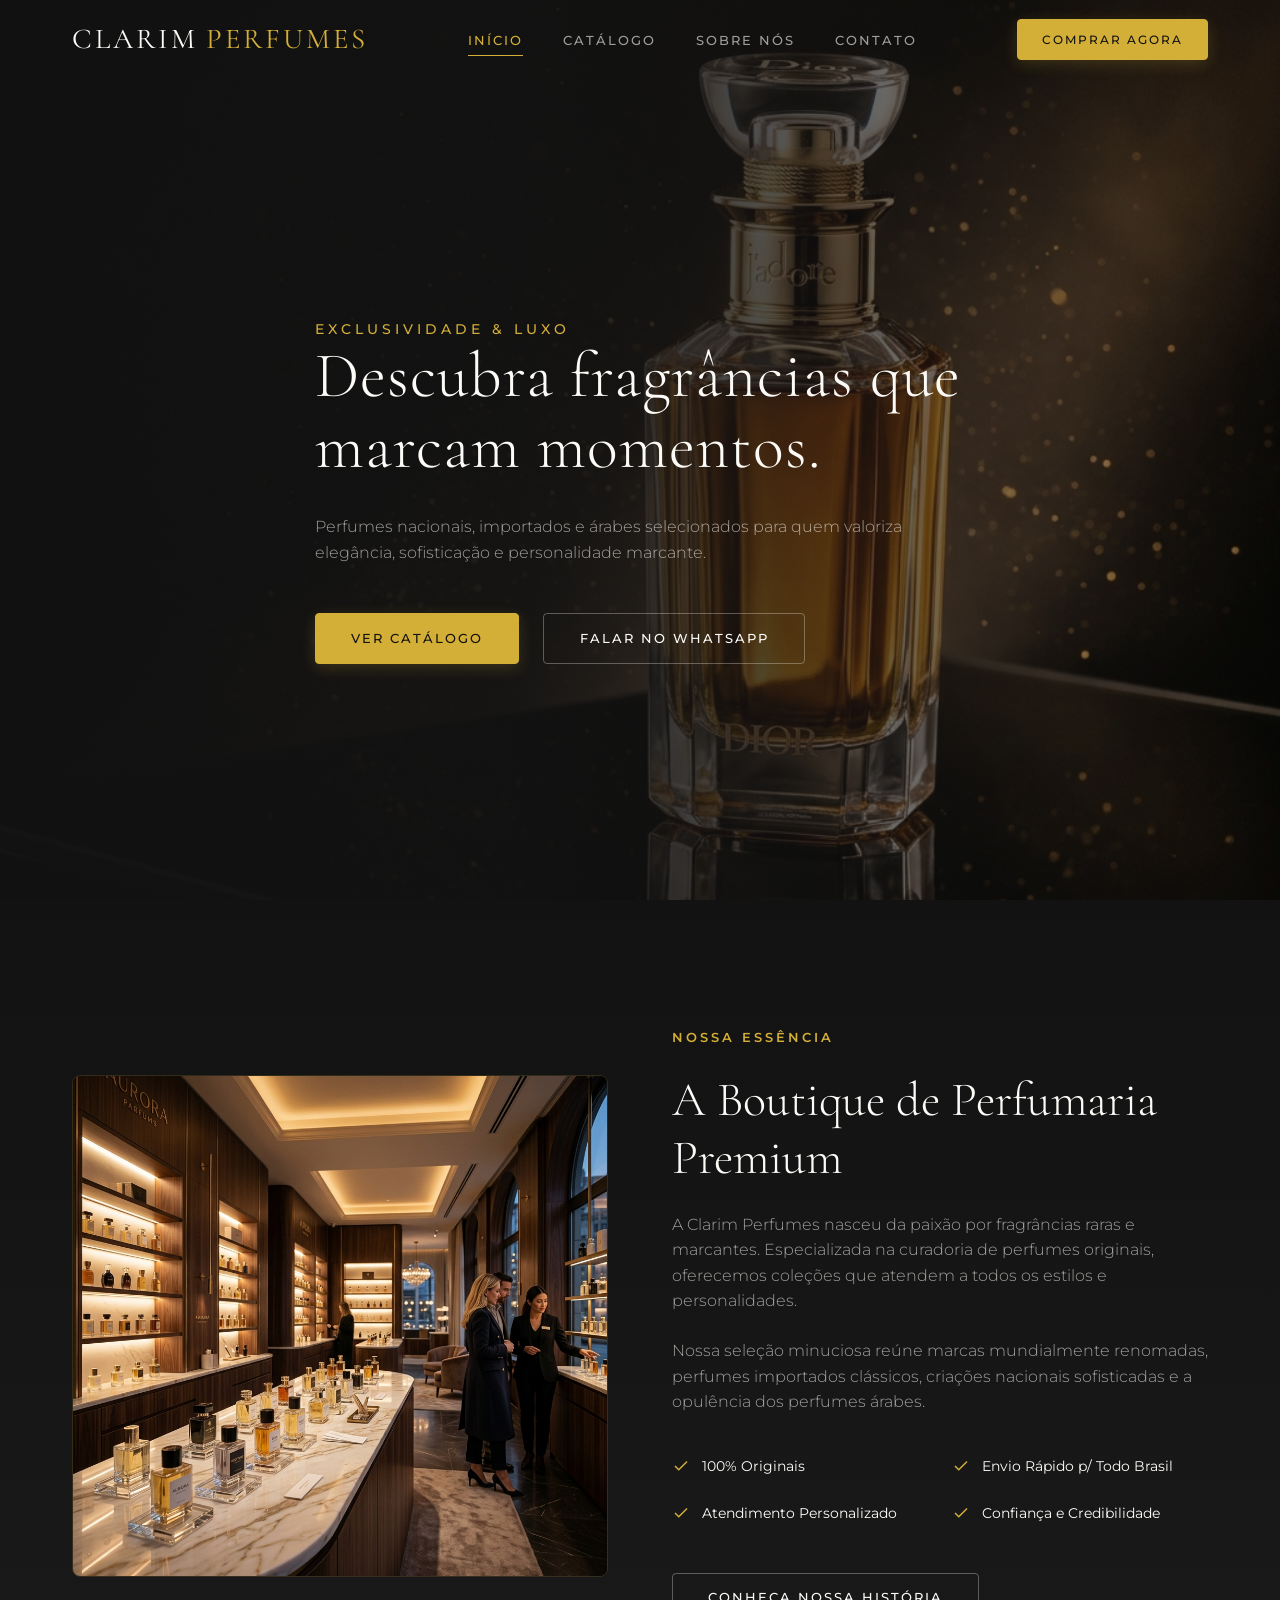
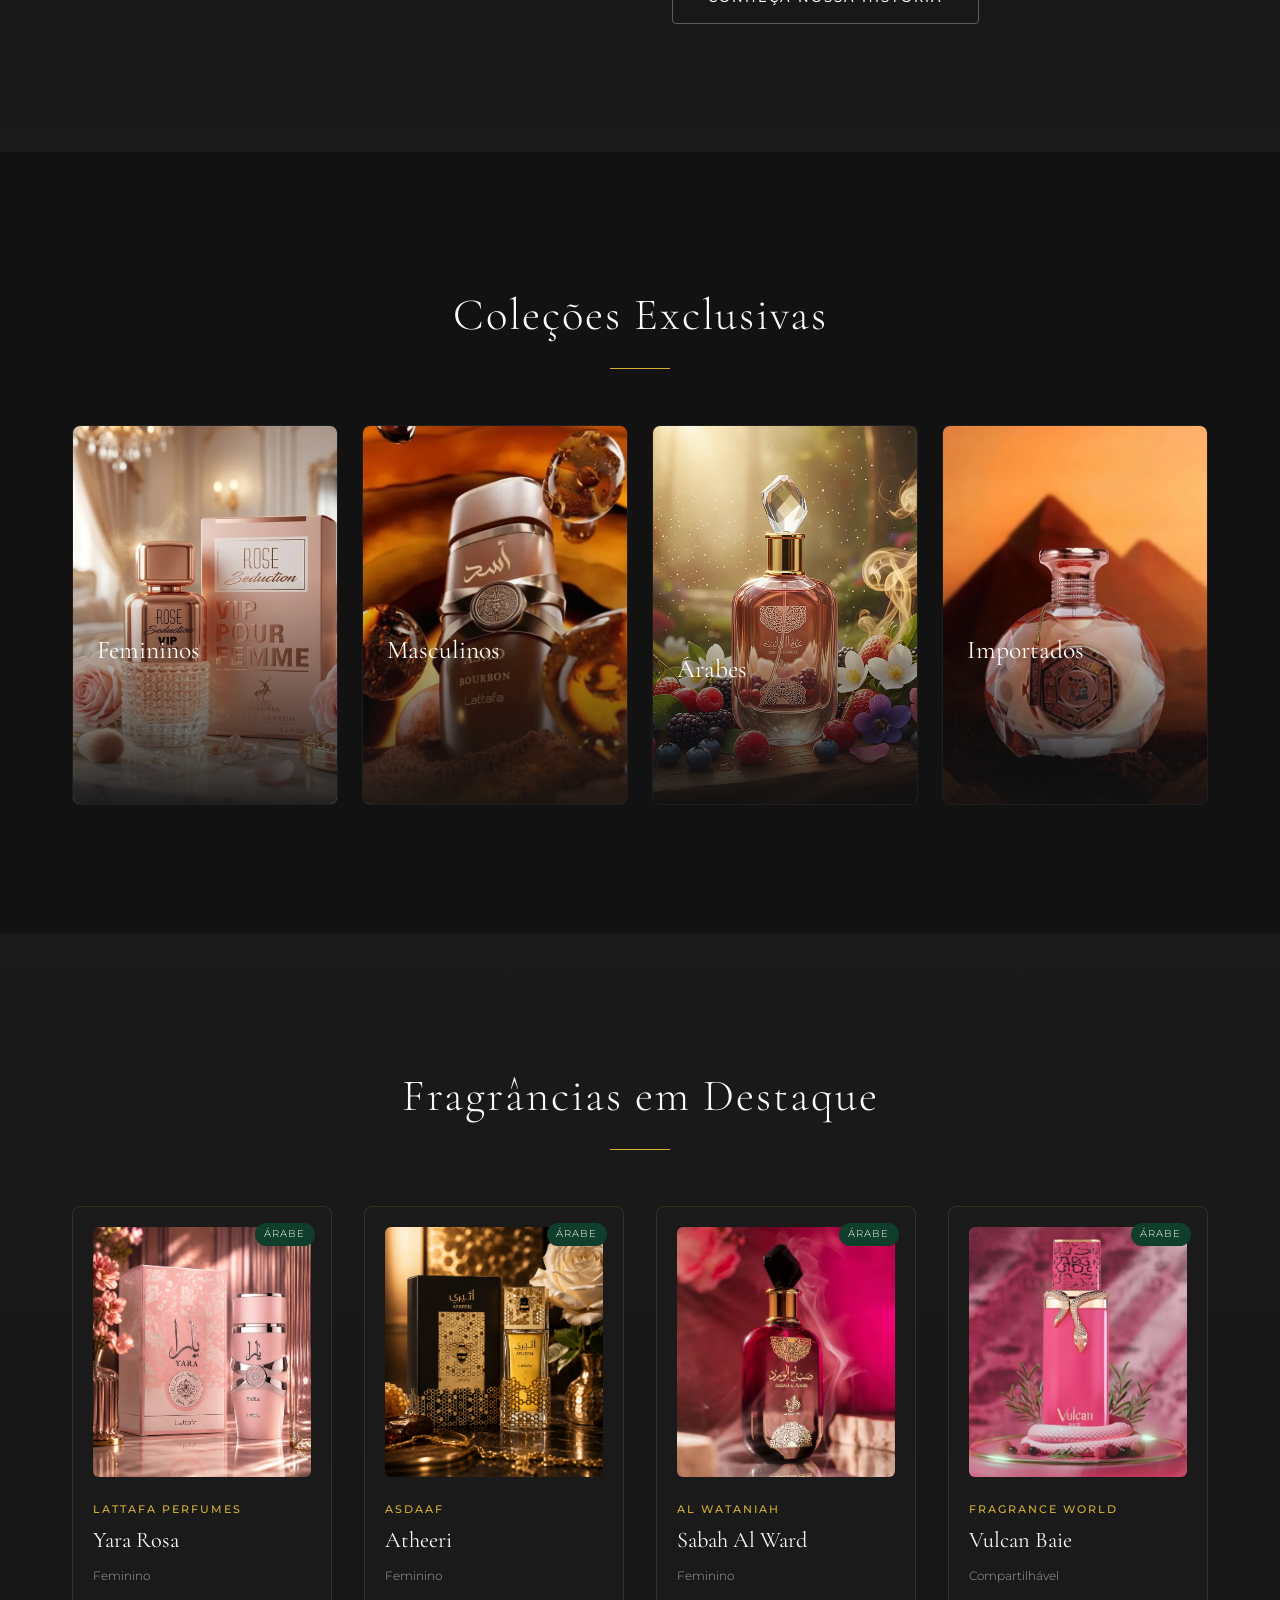
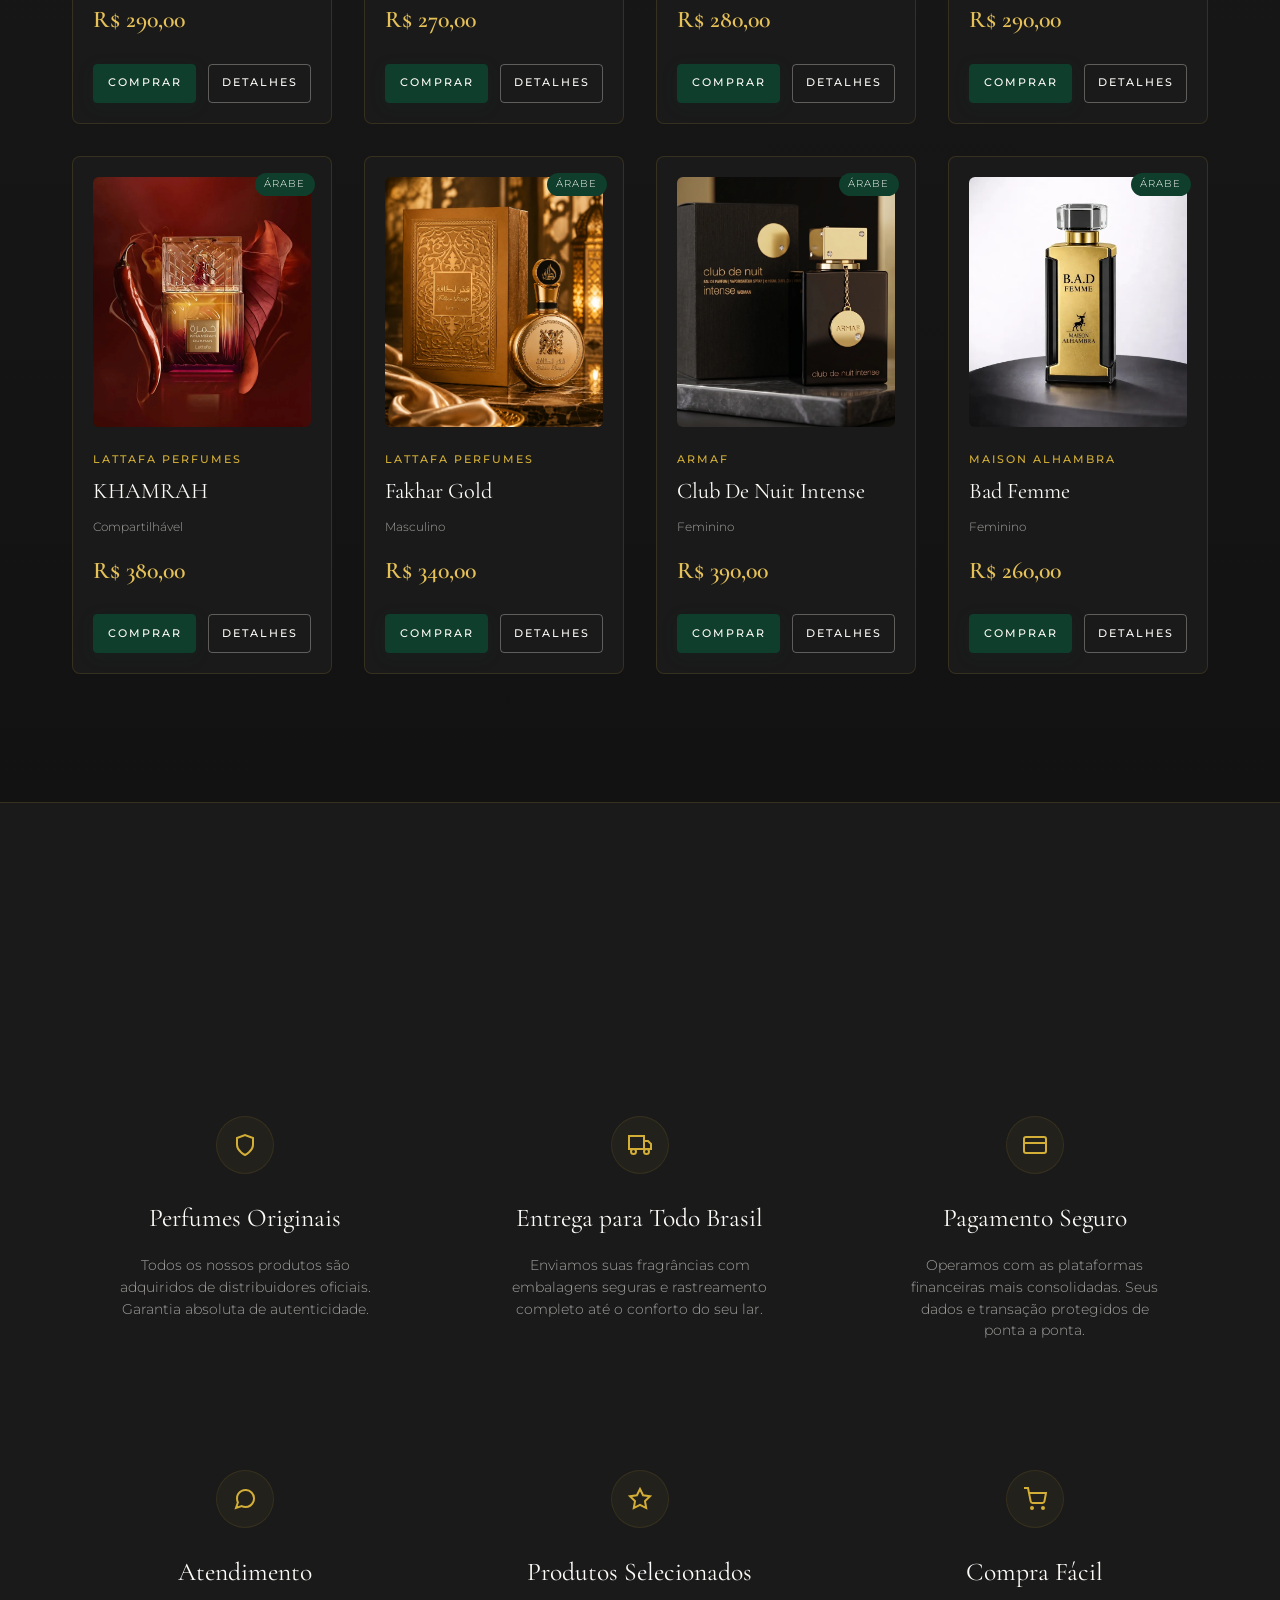
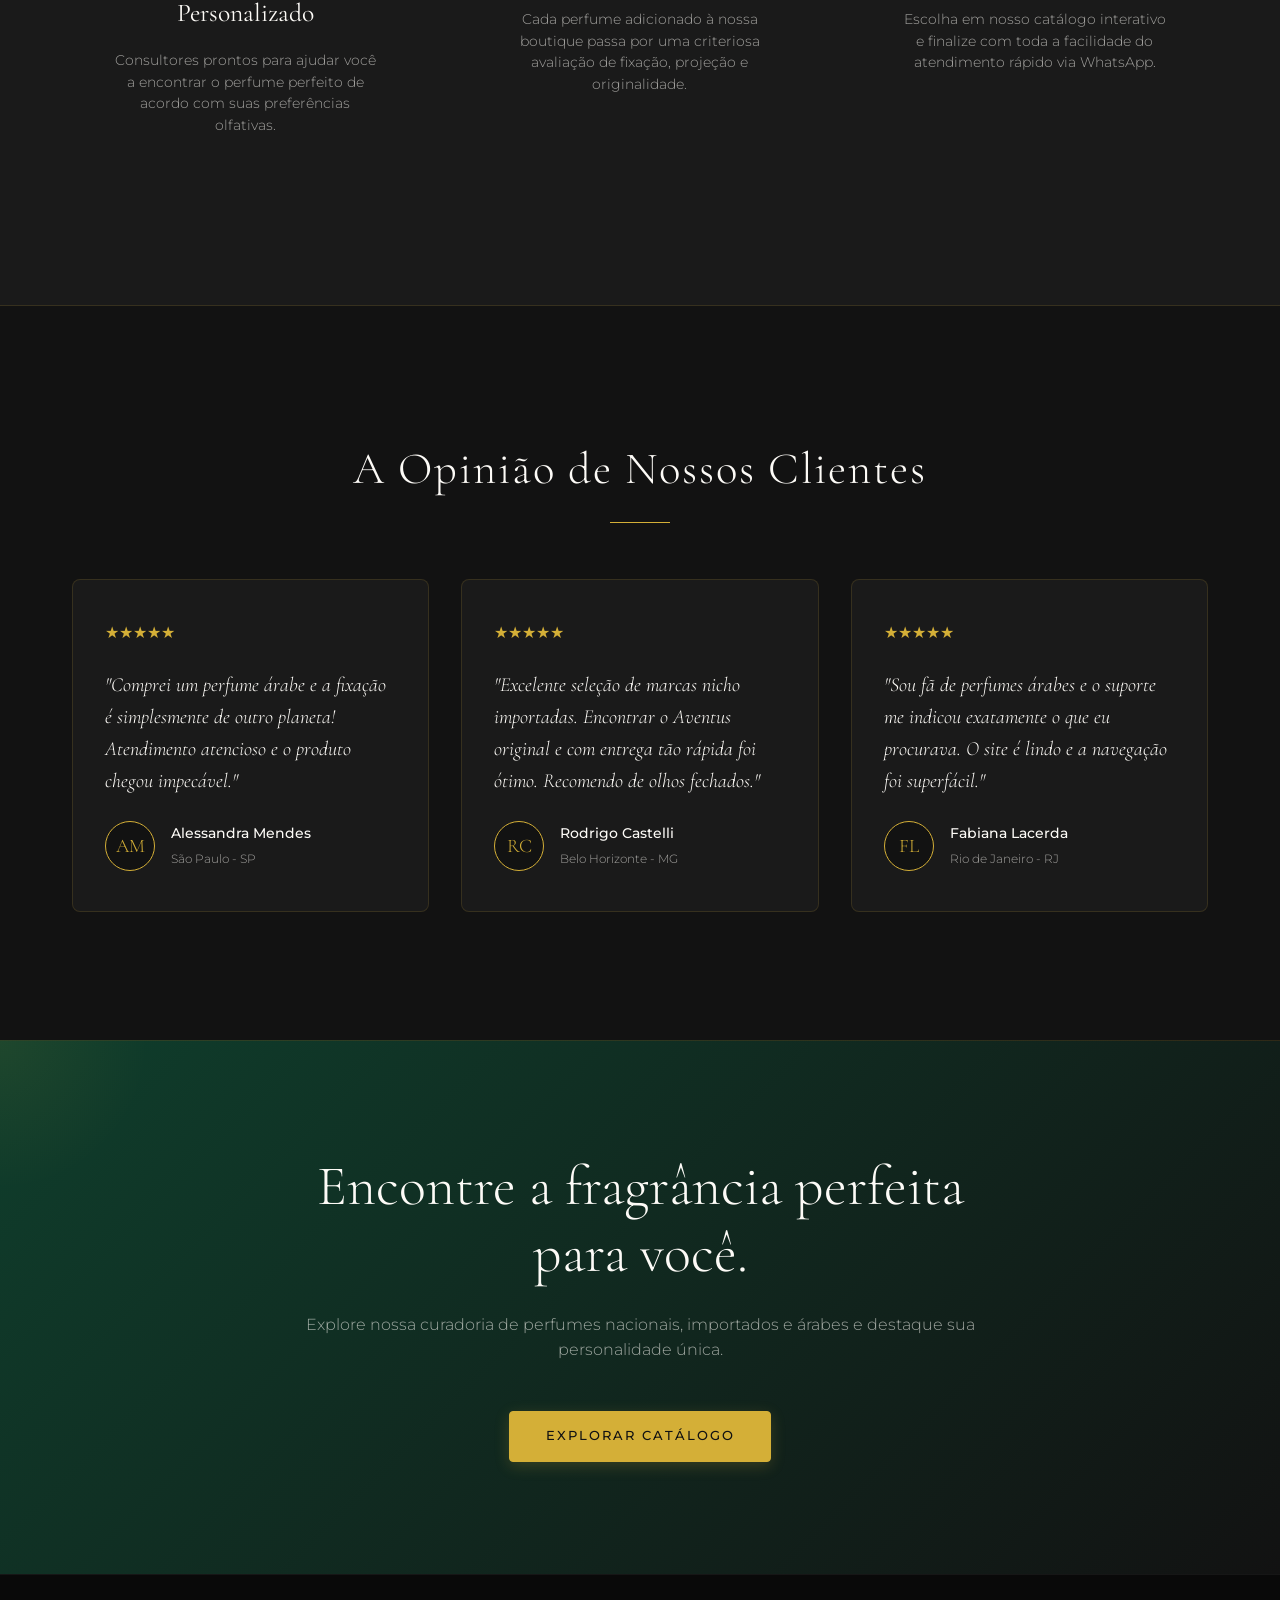
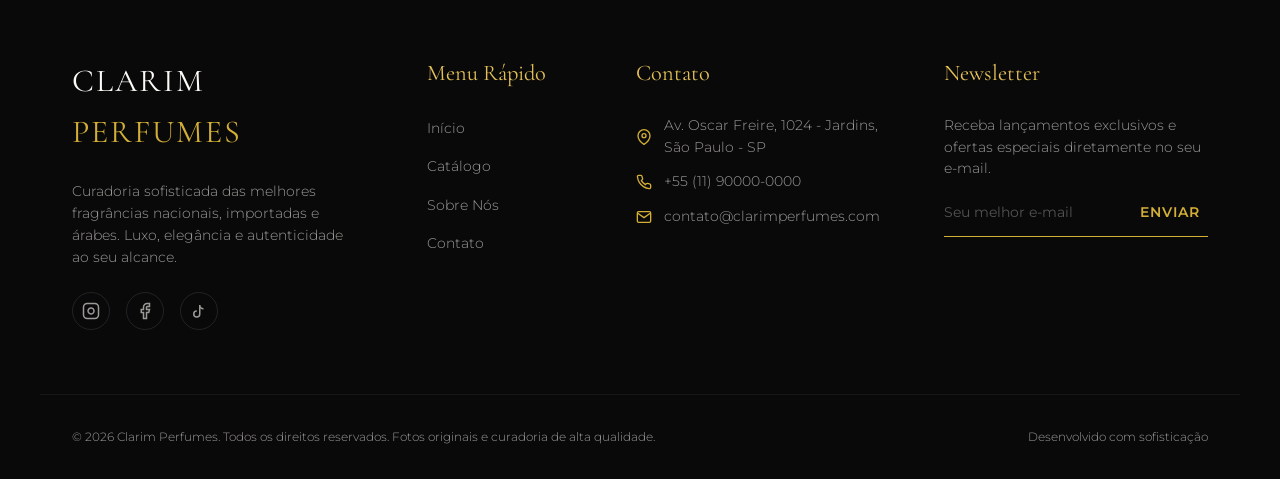
==== commit 559dc6ef: "enviar atualização" ====
--- a/index.html
+++ b/index.html
@@ -146,7 +146,7 @@
 
                 <!-- Femininos -->
                 <article class="category-card animate-on-scroll">
-                    <img src="assets/perfumes/Attar Al Wesal.webp" alt="Perfumes Femininos" class="category-img"
+                    <img src="assets/perfumes/Vip Pour Femme.webp" alt="Perfumes Femininos" class="category-img"
                         loading="lazy">
                     <div class="category-overlay">
                         <h3 class="category-title">Femininos</h3>
@@ -165,7 +165,7 @@
 
                 <!-- Masculinos -->
                 <article class="category-card animate-on-scroll">
-                    <img src="assets/perfumes/ASAD.webp" alt="Perfumes Masculinos" class="category-img" loading="lazy">
+                    <img src="assets/perfumes/Asad Bourbon.webp" alt="Perfumes Masculinos" class="category-img" loading="lazy">
                     <div class="category-overlay">
                         <h3 class="category-title">Masculinos</h3>
                         <p class="category-desc">Fragrâncias marcantes amadeiradas e frescas de presença inconfundível.
@@ -183,7 +183,7 @@
 
                 <!-- Árabes -->
                 <article class="category-card animate-on-scroll">
-                    <img src="assets/perfumes/HANUMAN2.webp" alt="Perfumes Árabes" class="category-img" loading="lazy">
+                    <img src="assets/perfumes/Sabah Al Ward Sugar.webp" alt="Perfumes Árabes" class="category-img" loading="lazy">
                     <div class="category-overlay">
                         <h3 class="category-title">Árabes</h3>
                         <p class="category-desc">Oud, especiarias e óleos luxuosos de altíssima fixação e opulência.</p>
@@ -200,7 +200,7 @@
 
                 <!-- Importados -->
                 <article class="category-card animate-on-scroll">
-                    <img src="assets/perfumes/KHAMRAH.webp" alt="Perfumes Importados" class="category-img"
+                    <img src="assets/perfumes/Cleopatra.webp" alt="Perfumes Importados" class="category-img"
                         loading="lazy">
                     <div class="category-overlay">
                         <h3 class="category-title">Importados</h3>
@@ -217,25 +217,6 @@
                     </div>
                 </article>
 
-                <!-- Nacionais -->
-                <article class="category-card animate-on-scroll">
-                    <img src="assets/perfumes/KHAMRAH.webp" alt="Perfumes Nacionais" class="category-img"
-                        loading="lazy">
-                    <div class="category-overlay">
-                        <h3 class="category-title">Nacionais</h3>
-                        <p class="category-desc">Alta perfumaria brasileira criada com ingredientes nobres e frescos.
-                        </p>
-                        <a href="catalogo.html?origem=Nacional" class="category-btn">
-                            Explorar
-                            <svg width="14" height="14" viewBox="0 0 24 24" fill="none" stroke="currentColor"
-                                stroke-width="2">
-                                <line x1="5" y1="12" x2="19" y2="12"></line>
-                                <polyline points="12 5 19 12 12 19"></polyline>
-                            </svg>
-                        </a>
-                    </div>
-                </article>
-
             </div>
         </div>
     </section>
@@ -246,159 +227,159 @@
             <h2 class="section-title animate-on-scroll">Fragrâncias em Destaque</h2>
             <div class="products-grid">
 
-                <!-- Produto 1 -->
-                <article class="product-card animate-on-scroll">
-                    <span class="product-tag">Árabe</span>
-                    <div class="product-image-container">
-                        <img src="assets/perfumes/ASAD.webp" alt="Ambre Royal - Xerjoff" class="product-img"
+                <!-- Produto 1: Yara Rosa -->
+                <article class="product-card animate-on-scroll">
+                    <span class="product-tag">Árabe</span>
+                    <div class="product-image-container">
+                        <img src="assets/perfumes/Yara Rosa.webp" alt="Yara Rosa - Lattafa Perfumes" class="product-img"
                             loading="lazy">
                     </div>
                     <div class="product-info">
-                        <span class="product-brand">Xerjoff</span>
-                        <h3 class="product-name">Ambre Royal</h3>
+                        <span class="product-brand">Lattafa Perfumes</span>
+                        <h3 class="product-name">Yara Rosa</h3>
+                        <span class="product-category">Feminino</span>
+                        <div class="product-price">R$ 290,00</div>
+                        <div class="product-actions">
+                            <a href="https://wa.me/5500000000000?text=Ol%C3%A1!%20Gostaria%20de%20saber%20mais%20sobre%20o%20Yara%20Rosa%20da%20Lattafa%20Perfumes"
+                                target="_blank" class="btn btn-emerald">Comprar</a>
+                            <a href="catalogo.html" class="btn btn-secondary">Detalhes</a>
+                        </div>
+                    </div>
+                </article>
+
+                <!-- Produto 2: Atheeri -->
+                <article class="product-card animate-on-scroll">
+                    <span class="product-tag">Árabe</span>
+                    <div class="product-image-container">
+                        <img src="assets/perfumes/Atheeri.webp" alt="Atheeri - Asdaaf" class="product-img" loading="lazy">
+                    </div>
+                    <div class="product-info">
+                        <span class="product-brand">Asdaaf</span>
+                        <h3 class="product-name">Atheeri</h3>
+                        <span class="product-category">Feminino</span>
+                        <div class="product-price">R$ 270,00</div>
+                        <div class="product-actions">
+                            <a href="https://wa.me/5500000000000?text=Ol%C3%A1!%20Gostaria%20de%20saber%20mais%20sobre%20o%20Atheeri%20da%20Asdaaf"
+                                target="_blank" class="btn btn-emerald">Comprar</a>
+                            <a href="catalogo.html" class="btn btn-secondary">Detalhes</a>
+                        </div>
+                    </div>
+                </article>
+
+                <!-- Produto 3: Sabah Al Ward -->
+                <article class="product-card animate-on-scroll">
+                    <span class="product-tag">Árabe</span>
+                    <div class="product-image-container">
+                        <img src="assets/perfumes/Sabah Al Ward.webp" alt="Sabah Al Ward - Al Wataniah" class="product-img"
+                            loading="lazy">
+                    </div>
+                    <div class="product-info">
+                        <span class="product-brand">Al Wataniah</span>
+                        <h3 class="product-name">Sabah Al Ward</h3>
+                        <span class="product-category">Feminino</span>
+                        <div class="product-price">R$ 280,00</div>
+                        <div class="product-actions">
+                            <a href="https://wa.me/5500000000000?text=Ol%C3%A1!%20Gostaria%20de%20saber%20mais%20sobre%20o%20Sabah%20Al%20Ward%20da%20Al%20Wataniah"
+                                target="_blank" class="btn btn-emerald">Comprar</a>
+                            <a href="catalogo.html" class="btn btn-secondary">Detalhes</a>
+                        </div>
+                    </div>
+                </article>
+
+                <!-- Produto 4: Vulcan Baie -->
+                <article class="product-card animate-on-scroll">
+                    <span class="product-tag">Árabe</span>
+                    <div class="product-image-container">
+                        <img src="assets/perfumes/Vulcan Baie.webp" alt="Vulcan Baie - Fragrance World" class="product-img"
+                            loading="lazy">
+                    </div>
+                    <div class="product-info">
+                        <span class="product-brand">Fragrance World</span>
+                        <h3 class="product-name">Vulcan Baie</h3>
+                        <span class="product-category">Compartilhável</span>
+                        <div class="product-price">R$ 290,00</div>
+                        <div class="product-actions">
+                            <a href="https://wa.me/5500000000000?text=Ol%C3%A1!%20Gostaria%20de%20saber%20mais%20sobre%20o%20Vulcan%20Baie%20da%20Fragrance%20World"
+                                target="_blank" class="btn btn-emerald">Comprar</a>
+                            <a href="catalogo.html" class="btn btn-secondary">Detalhes</a>
+                        </div>
+                    </div>
+                </article>
+
+                <!-- Produto 5: KHAMRAH -->
+                <article class="product-card animate-on-scroll">
+                    <span class="product-tag">Árabe</span>
+                    <div class="product-image-container">
+                        <img src="assets/perfumes/KHAMRAH.webp" alt="KHAMRAH - Lattafa Perfumes" class="product-img"
+                            loading="lazy">
+                    </div>
+                    <div class="product-info">
+                        <span class="product-brand">Lattafa Perfumes</span>
+                        <h3 class="product-name">KHAMRAH</h3>
+                        <span class="product-category">Compartilhável</span>
+                        <div class="product-price">R$ 380,00</div>
+                        <div class="product-actions">
+                            <a href="https://wa.me/5500000000000?text=Ol%C3%A1!%20Gostaria%20de%20saber%20mais%20sobre%20o%20KHAMRAH%20da%20Lattafa%20Perfumes"
+                                target="_blank" class="btn btn-emerald">Comprar</a>
+                            <a href="catalogo.html" class="btn btn-secondary">Detalhes</a>
+                        </div>
+                    </div>
+                </article>
+
+                <!-- Produto 6: Fakhar Gold -->
+                <article class="product-card animate-on-scroll">
+                    <span class="product-tag">Árabe</span>
+                    <div class="product-image-container">
+                        <img src="assets/perfumes/Fakhar Gold.webp" alt="Fakhar Gold - Lattafa Perfumes" class="product-img"
+                            loading="lazy">
+                    </div>
+                    <div class="product-info">
+                        <span class="product-brand">Lattafa Perfumes</span>
+                        <h3 class="product-name">Fakhar Gold</h3>
                         <span class="product-category">Masculino</span>
-                        <div class="product-price">R$ 1.890,00</div>
-                        <div class="product-actions">
-                            <a href="https://wa.me/5500000000000?text=Ol%C3%A1!%20Gostaria%20de%20saber%20mais%20sobre%20o%20Ambre%20Royal%20da%20Xerjoff"
-                                target="_blank" class="btn btn-emerald">Comprar</a>
-                            <a href="catalogo.html" class="btn btn-secondary">Detalhes</a>
-                        </div>
-                    </div>
-                </article>
-
-                <!-- Produto 2 -->
-                <article class="product-card animate-on-scroll">
-                    <span class="product-tag">Árabe</span>
-                    <div class="product-image-container">
-                        <img src="assets/perfumes/ASAD.webp" alt="Oud Vendôme - MFK" class="product-img" loading="lazy">
-                    </div>
-                    <div class="product-info">
-                        <span class="product-brand">Maison Francis Kurkdjian</span>
-                        <h3 class="product-name">Oud Vendôme</h3>
-                        <span class="product-category">Masculino</span>
-                        <div class="product-price">R$ 2.450,00</div>
-                        <div class="product-actions">
-                            <a href="https://wa.me/5500000000000?text=Ol%C3%A1!%20Gostaria%20de%20saber%20mais%20sobre%20o%20Oud%20Vend%C3%B4me%20da%20MFK"
-                                target="_blank" class="btn btn-emerald">Comprar</a>
-                            <a href="catalogo.html" class="btn btn-secondary">Detalhes</a>
-                        </div>
-                    </div>
-                </article>
-
-                <!-- Produto 3 -->
-                <article class="product-card animate-on-scroll">
-                    <span class="product-tag">Importado</span>
-                    <div class="product-image-container">
-                        <img src="assets/perfumes/ASAD.webp" alt="Jasmine d'Or - Chanel" class="product-img"
+                        <div class="product-price">R$ 340,00</div>
+                        <div class="product-actions">
+                            <a href="https://wa.me/5500000000000?text=Ol%C3%A1!%20Gostaria%20de%20saber%20mais%20sobre%20o%20Fakhar%20Gold%20da%20Lattafa%20Perfumes"
+                                target="_blank" class="btn btn-emerald">Comprar</a>
+                            <a href="catalogo.html" class="btn btn-secondary">Detalhes</a>
+                        </div>
+                    </div>
+                </article>
+
+                <!-- Produto 7: Club De Nuit Intense -->
+                <article class="product-card animate-on-scroll">
+                    <span class="product-tag">Árabe</span>
+                    <div class="product-image-container">
+                        <img src="assets/perfumes/Club De Nuit Intense.webp" alt="Club De Nuit Intense - Armaf" class="product-img"
                             loading="lazy">
                     </div>
                     <div class="product-info">
-                        <span class="product-brand">Chanel</span>
-                        <h3 class="product-name">Jasmine d'Or</h3>
+                        <span class="product-brand">Armaf</span>
+                        <h3 class="product-name">Club De Nuit Intense</h3>
                         <span class="product-category">Feminino</span>
-                        <div class="product-price">R$ 1.250,00</div>
-                        <div class="product-actions">
-                            <a href="https://wa.me/5500000000000?text=Ol%C3%A1!%20Gostaria%20de%20saber%20mais%20sobre%20o%20Jasmine%20d%27Or%20da%20Chanel"
-                                target="_blank" class="btn btn-emerald">Comprar</a>
-                            <a href="catalogo.html" class="btn btn-secondary">Detalhes</a>
-                        </div>
-                    </div>
-                </article>
-
-                <!-- Produto 4 -->
-                <article class="product-card animate-on-scroll">
-                    <span class="product-tag">Importado</span>
-                    <div class="product-image-container">
-                        <img src="assets/perfumes/ASAD.webp" alt="Gold Leather - Tom Ford" class="product-img"
+                        <div class="product-price">R$ 390,00</div>
+                        <div class="product-actions">
+                            <a href="https://wa.me/5500000000000?text=Ol%C3%A1!%20Gostaria%20de%20saber%20mais%20sobre%20o%20Club%20De%20Nuit%20Intense%20da%20Armaf"
+                                target="_blank" class="btn btn-emerald">Comprar</a>
+                            <a href="catalogo.html" class="btn btn-secondary">Detalhes</a>
+                        </div>
+                    </div>
+                </article>
+
+                <!-- Produto 8: Bad Femme -->
+                <article class="product-card animate-on-scroll">
+                    <span class="product-tag">Árabe</span>
+                    <div class="product-image-container">
+                        <img src="assets/perfumes/Bad Femme.webp" alt="Bad Femme - Maison Alhambra" class="product-img"
                             loading="lazy">
                     </div>
                     <div class="product-info">
-                        <span class="product-brand">Tom Ford</span>
-                        <h3 class="product-name">Gold Leather</h3>
-                        <span class="product-category">Masculino</span>
-                        <div class="product-price">R$ 2.100,00</div>
-                        <div class="product-actions">
-                            <a href="https://wa.me/5500000000000?text=Ol%C3%A1!%20Gostaria%20de%20saber%20mais%20sobre%20o%20Gold%20Leather%20do%20Tom%20Ford"
-                                target="_blank" class="btn btn-emerald">Comprar</a>
-                            <a href="catalogo.html" class="btn btn-secondary">Detalhes</a>
-                        </div>
-                    </div>
-                </article>
-
-                <!-- Produto 5 -->
-                <article class="product-card animate-on-scroll">
-                    <span class="product-tag">Importado</span>
-                    <div class="product-image-container">
-                        <img src="assets/perfumes/ASAD.webp" alt="Baccarat Aura - MFK" class="product-img"
-                            loading="lazy">
-                    </div>
-                    <div class="product-info">
-                        <span class="product-brand">Maison Francis Kurkdjian</span>
-                        <h3 class="product-name">Baccarat Aura</h3>
+                        <span class="product-brand">Maison Alhambra</span>
+                        <h3 class="product-name">Bad Femme</h3>
                         <span class="product-category">Feminino</span>
-                        <div class="product-price">R$ 2.890,00</div>
-                        <div class="product-actions">
-                            <a href="https://wa.me/5500000000000?text=Ol%C3%A1!%20Gostaria%20de%20saber%20mais%20sobre%20o%20Baccarat%20Aura%20da%20MFK"
-                                target="_blank" class="btn btn-emerald">Comprar</a>
-                            <a href="catalogo.html" class="btn btn-secondary">Detalhes</a>
-                        </div>
-                    </div>
-                </article>
-
-                <!-- Produto 6 -->
-                <article class="product-card animate-on-scroll">
-                    <span class="product-tag">Nacional</span>
-                    <div class="product-image-container">
-                        <img src="assets/perfumes/ASAD.webp" alt="Essência da Terra - Clarim Privé" class="product-img"
-                            loading="lazy">
-                    </div>
-                    <div class="product-info">
-                        <span class="product-brand">Clarim Privé</span>
-                        <h3 class="product-name">Essência da Terra</h3>
-                        <span class="product-category">Feminino</span>
-                        <div class="product-price">R$ 340,00</div>
-                        <div class="product-actions">
-                            <a href="https://wa.me/5500000000000?text=Ol%C3%A1!%20Gostaria%20de%20saber%20mais%20sobre%20o%20Ess%C3%AAncia%20da%20Terra%20da%20Clarim%20Priv%C3%A9"
-                                target="_blank" class="btn btn-emerald">Comprar</a>
-                            <a href="catalogo.html" class="btn btn-secondary">Detalhes</a>
-                        </div>
-                    </div>
-                </article>
-
-                <!-- Produto 7 -->
-                <article class="product-card animate-on-scroll">
-                    <span class="product-tag">Nacional</span>
-                    <div class="product-image-container">
-                        <img src="assets/perfumes/ASAD.webp" alt="Vento Absoluto - Clarim Privé" class="product-img"
-                            loading="lazy">
-                    </div>
-                    <div class="product-info">
-                        <span class="product-brand">Clarim Privé</span>
-                        <h3 class="product-name">Vento Absoluto</h3>
-                        <span class="product-category">Masculino</span>
-                        <div class="product-price">R$ 320,00</div>
-                        <div class="product-actions">
-                            <a href="https://wa.me/5500000000000?text=Ol%C3%A1!%20Gostaria%20de%20saber%20mais%20sobre%20o%20Vento%20Absoluto%20da%20Clarim%20Priv%C3%A9"
-                                target="_blank" class="btn btn-emerald">Comprar</a>
-                            <a href="catalogo.html" class="btn btn-secondary">Detalhes</a>
-                        </div>
-                    </div>
-                </article>
-
-                <!-- Produto 8 -->
-                <article class="product-card animate-on-scroll">
-                    <span class="product-tag">Importado</span>
-                    <div class="product-image-container">
-                        <img src="assets/perfumes/ASAD.webp" alt="Orquídea Negra - Tom Ford" class="product-img"
-                            loading="lazy">
-                    </div>
-                    <div class="product-info">
-                        <span class="product-brand">Tom Ford</span>
-                        <h3 class="product-name">Orquídea Negra</h3>
-                        <span class="product-category">Feminino</span>
-                        <div class="product-price">R$ 1.450,00</div>
-                        <div class="product-actions">
-                            <a href="https://wa.me/5500000000000?text=Ol%C3%A1!%20Gostaria%20de%20saber%20mais%20sobre%20a%20Orqu%C3%ADdea%20Negra%20do%20Tom%20Ford"
+                        <div class="product-price">R$ 260,00</div>
+                        <div class="product-actions">
+                            <a href="https://wa.me/5500000000000?text=Ol%C3%A1!%20Gostaria%20de%20saber%20mais%20sobre%20o%20Bad%20Femme%20da%20Maison%20Alhambra"
                                 target="_blank" class="btn btn-emerald">Comprar</a>
                             <a href="catalogo.html" class="btn btn-secondary">Detalhes</a>
                         </div>
@@ -409,84 +390,7 @@
         </div>
     </section>
 
-    <!-- GALERIA EDITORIAL -->
-    <section class="gallery-section">
-        <div class="container">
-            <h2 class="section-title animate-on-scroll">Universo Clarim</h2>
-            <div class="gallery-grid">
-
-                <!-- Espaço 1 (Grande) -->
-                <div class="gallery-item large animate-on-scroll">
-                    <img src="assets/banners/hero.png" alt="Frasco Clarim Destaque" loading="lazy">
-                    <div class="gallery-overlay">
-                        <svg class="gallery-overlay-icon" width="28" height="28" viewBox="0 0 24 24" fill="none"
-                            stroke="currentColor" stroke-width="1.5">
-                            <circle cx="12" cy="12" r="10"></circle>
-                            <line x1="12" y1="8" x2="12" y2="16"></line>
-                            <line x1="8" y1="12" x2="16" y2="12"></line>
-                        </svg>
-                        <h3 class="gallery-overlay-title">A Arte da Extração</h3>
-                        <span class="gallery-overlay-sub">Estilo de Vida</span>
-                    </div>
-                </div>
-
-                <!-- Espaço 2 -->
-                <div class="gallery-item animate-on-scroll">
-                    <img src="assets/perfumes/perfume_feminino.png" alt="Coleção Feminina" loading="lazy">
-                    <div class="gallery-overlay">
-                        <h3 class="gallery-overlay-title">Elegância Fluida</h3>
-                        <span class="gallery-overlay-sub">Série Ouro</span>
-                    </div>
-                </div>
-
-                <!-- Espaço 3 -->
-                <div class="gallery-item animate-on-scroll">
-                    <img src="assets/perfumes/perfume_masculino.png" alt="Coleção Masculina" loading="lazy">
-                    <div class="gallery-overlay">
-                        <h3 class="gallery-overlay-title">Linhas Geométricas</h3>
-                        <span class="gallery-overlay-sub">Noir Intense</span>
-                    </div>
-                </div>
-
-                <!-- Espaço 4 -->
-                <div class="gallery-item animate-on-scroll">
-                    <img src="assets/perfumes/perfume_arabe.png" alt="Coleção Árabe" loading="lazy">
-                    <div class="gallery-overlay">
-                        <h3 class="gallery-overlay-title">Riqueza de Detalhes</h3>
-                        <span class="gallery-overlay-sub">Oud & Mistério</span>
-                    </div>
-                </div>
-
-                <!-- Espaço 5 -->
-                <div class="gallery-item animate-on-scroll">
-                    <img src="assets/perfumes/perfume_importado.png" alt="Essências Cristalinas" loading="lazy">
-                    <div class="gallery-overlay">
-                        <h3 class="gallery-overlay-title">Brilho de Cristal</h3>
-                        <span class="gallery-overlay-sub">Importados</span>
-                    </div>
-                </div>
-
-                <!-- Espaço 6 -->
-                <div class="gallery-item animate-on-scroll">
-                    <img src="assets/perfumes/perfume_nacional.png" alt="Linhagem Premium" loading="lazy">
-                    <div class="gallery-overlay">
-                        <h3 class="gallery-overlay-title">Equilíbrio Natural</h3>
-                        <span class="gallery-overlay-sub">Design Nacional</span>
-                    </div>
-                </div>
-
-                <!-- Espaço 7 -->
-                <div class="gallery-item animate-on-scroll">
-                    <img src="assets/imagens/sobre_nos.png" alt="Atendimento Boutique" loading="lazy">
-                    <div class="gallery-overlay">
-                        <h3 class="gallery-overlay-title">Nossa Boutique</h3>
-                        <span class="gallery-overlay-sub">Experiência Única</span>
-                    </div>
-                </div>
-
-            </div>
-        </div>
-    </section>
+
 
     <!-- DIFERENCIAIS -->
     <section class="differentials-section">
--- a/css/style.css
+++ b/css/style.css
@@ -423,7 +423,7 @@
 
 .categories-grid {
     display: grid;
-    grid-template-columns: repeat(5, 1fr);
+    grid-template-columns: repeat(4, 1fr);
     gap: 1.5rem;
 }
 
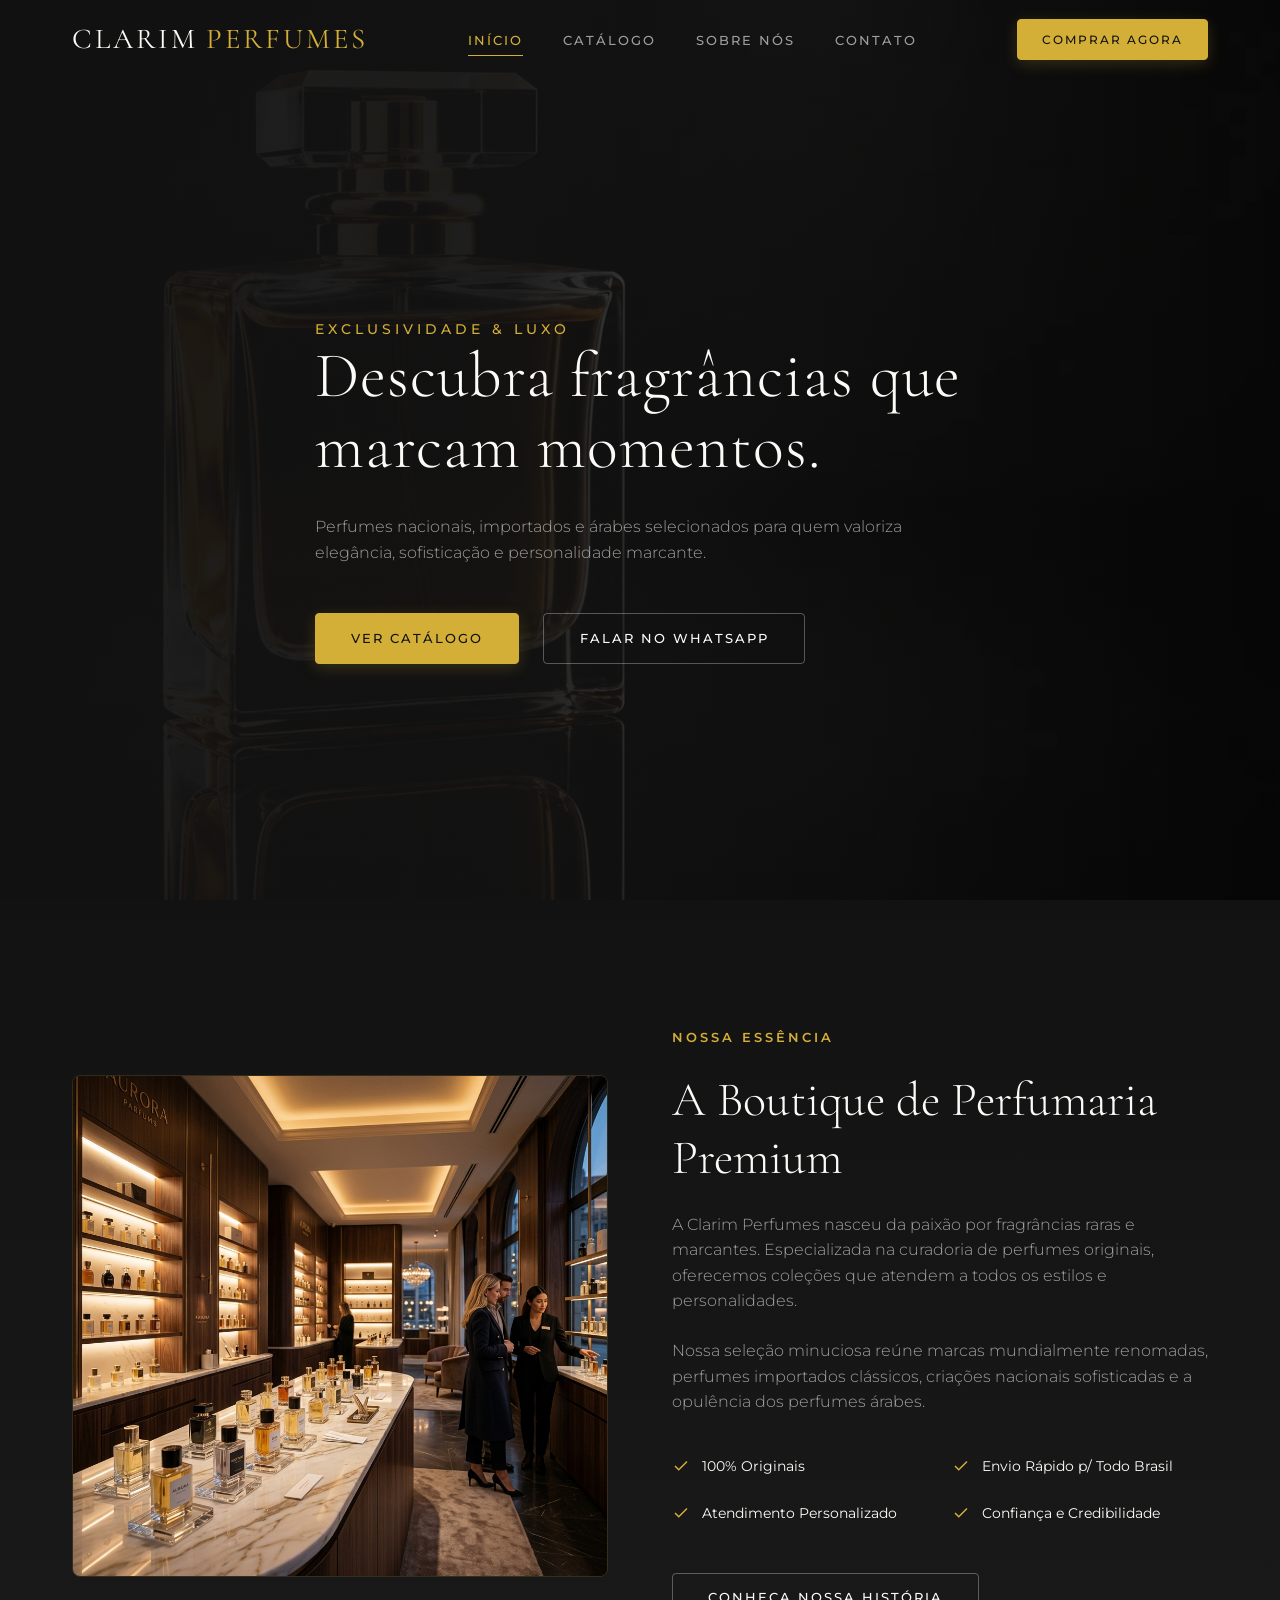
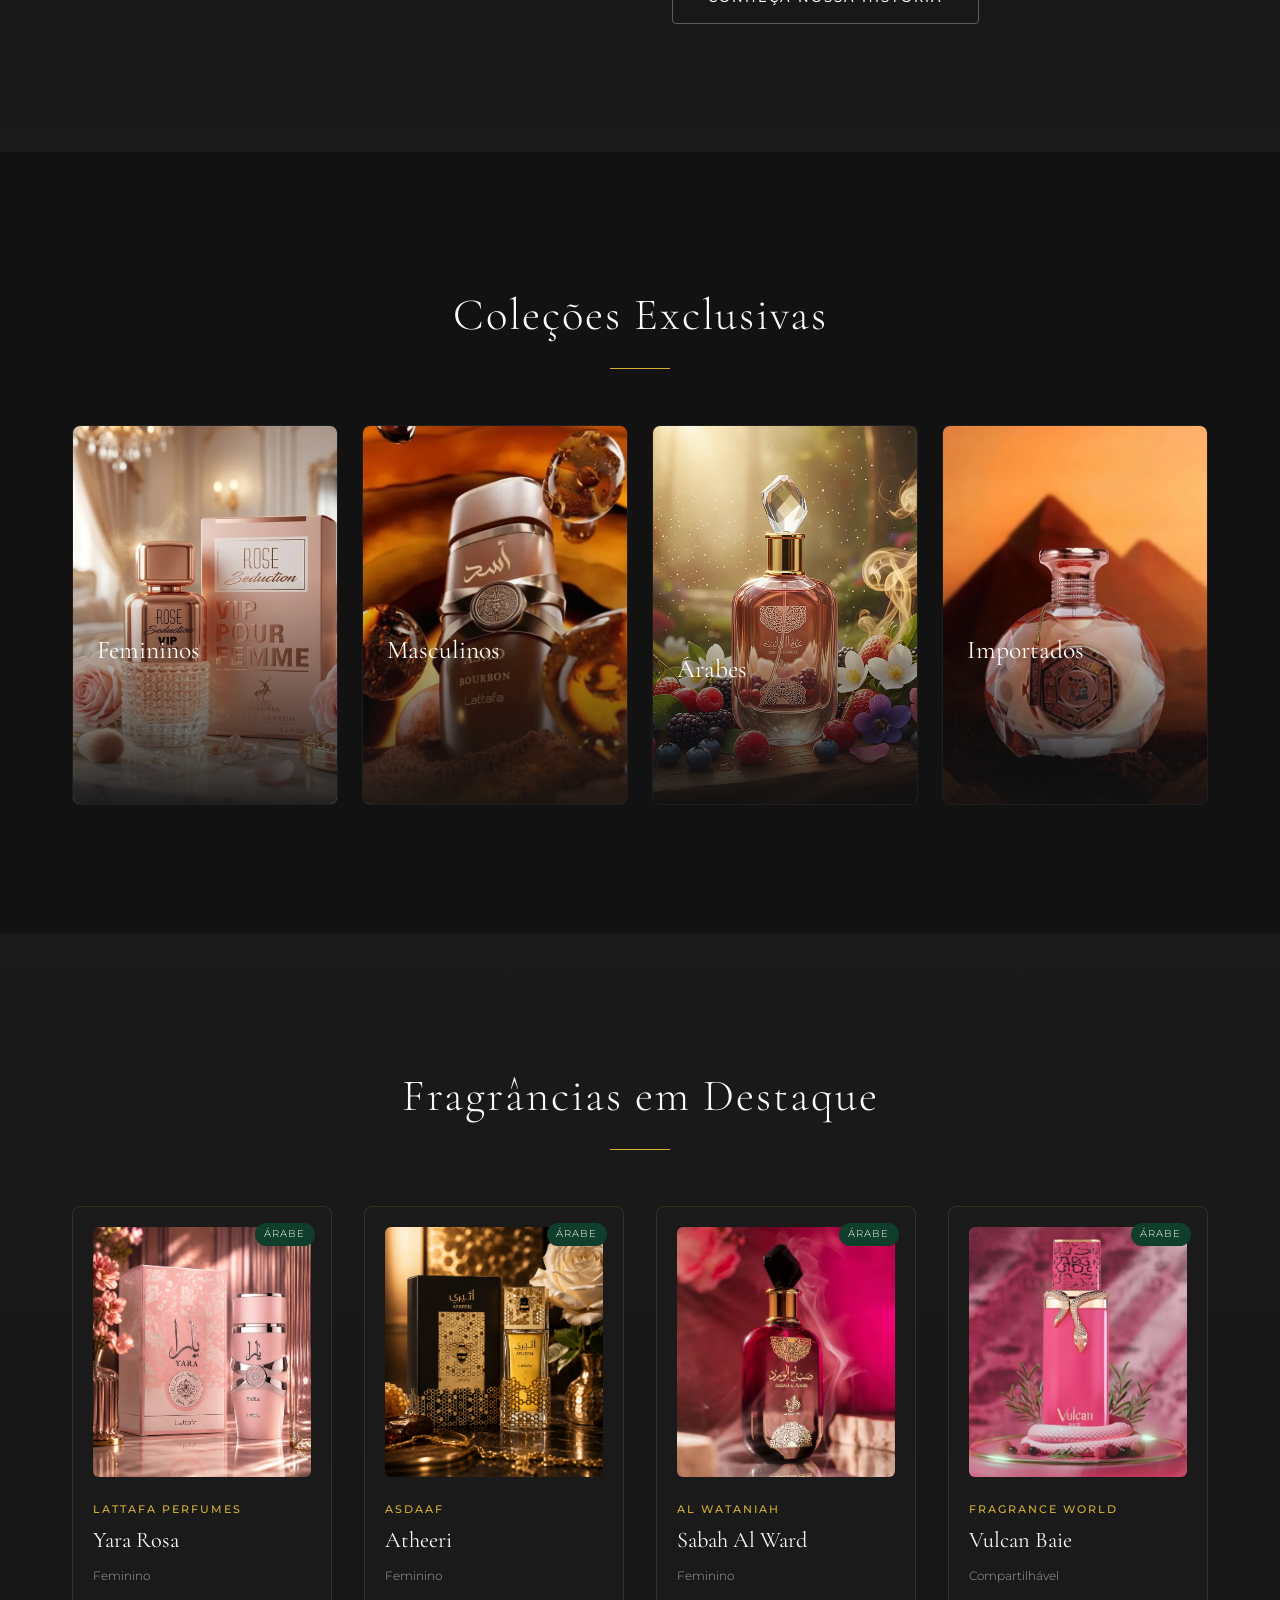
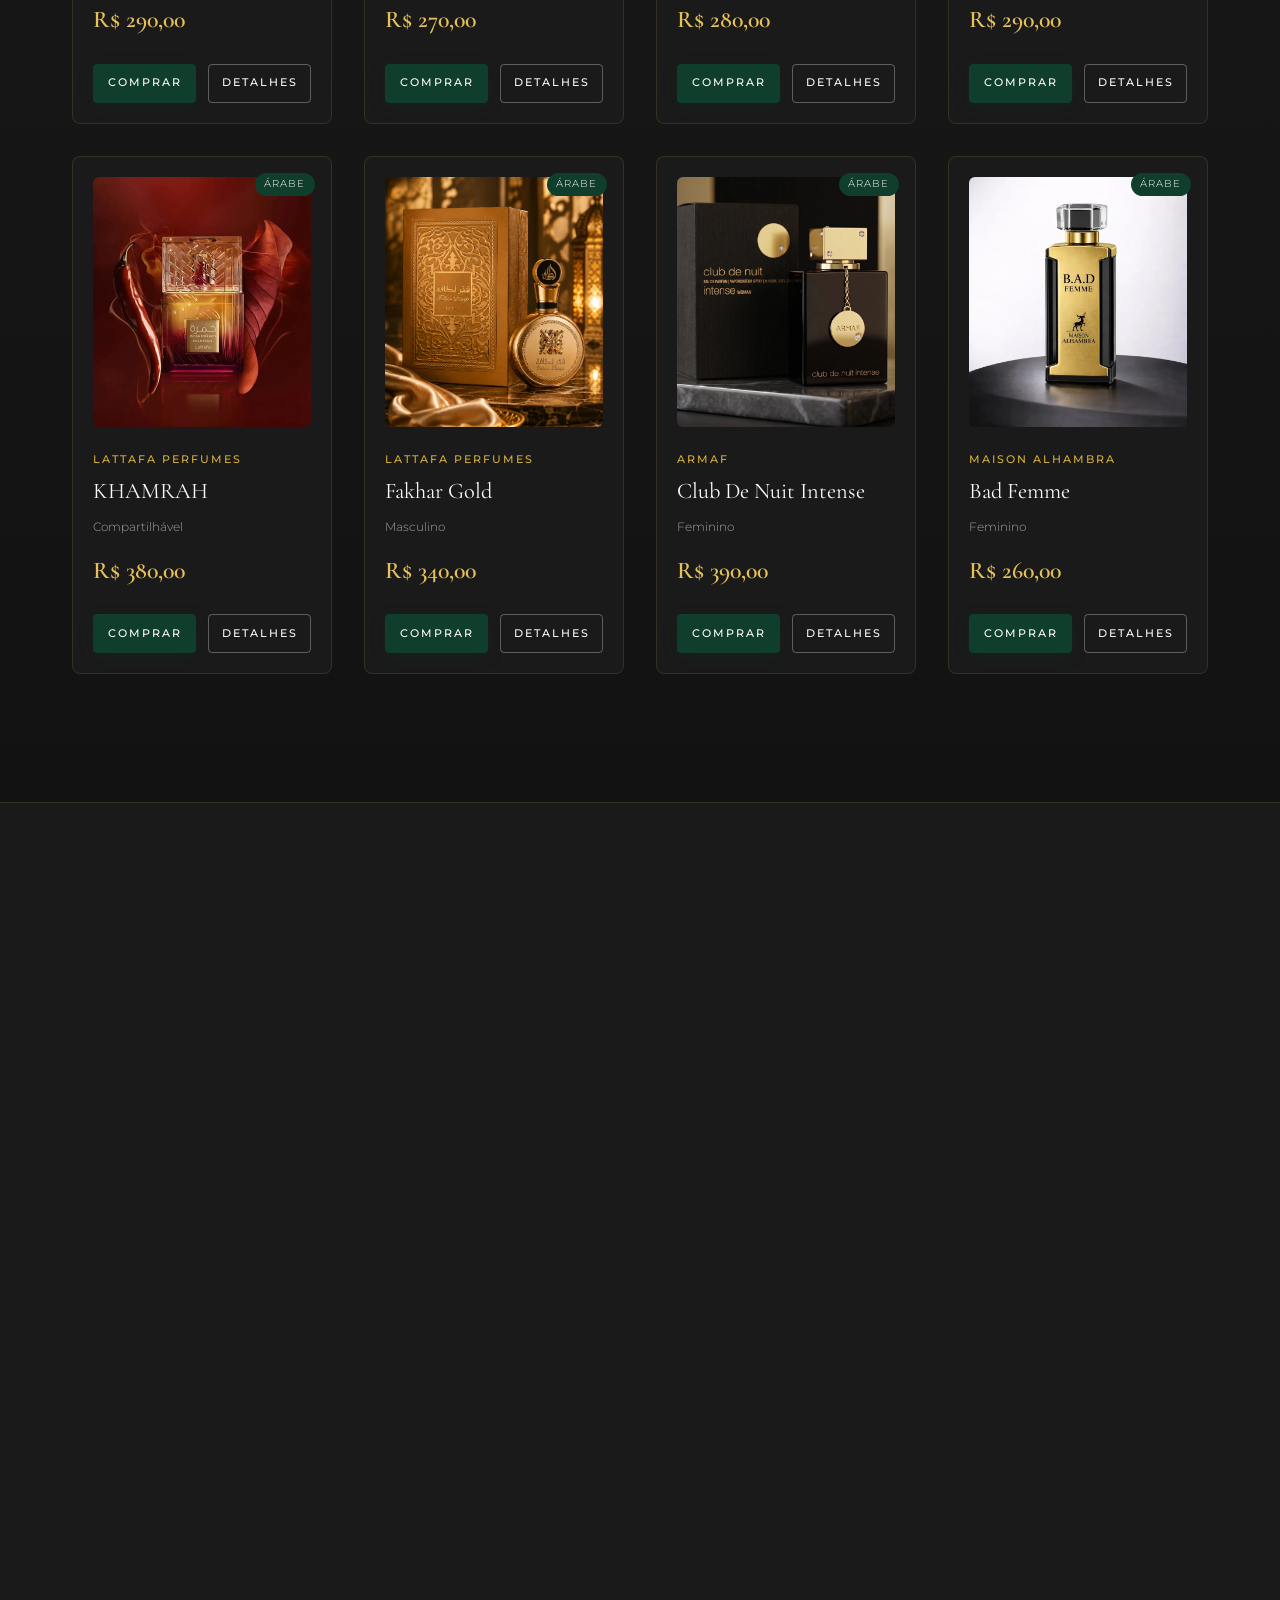
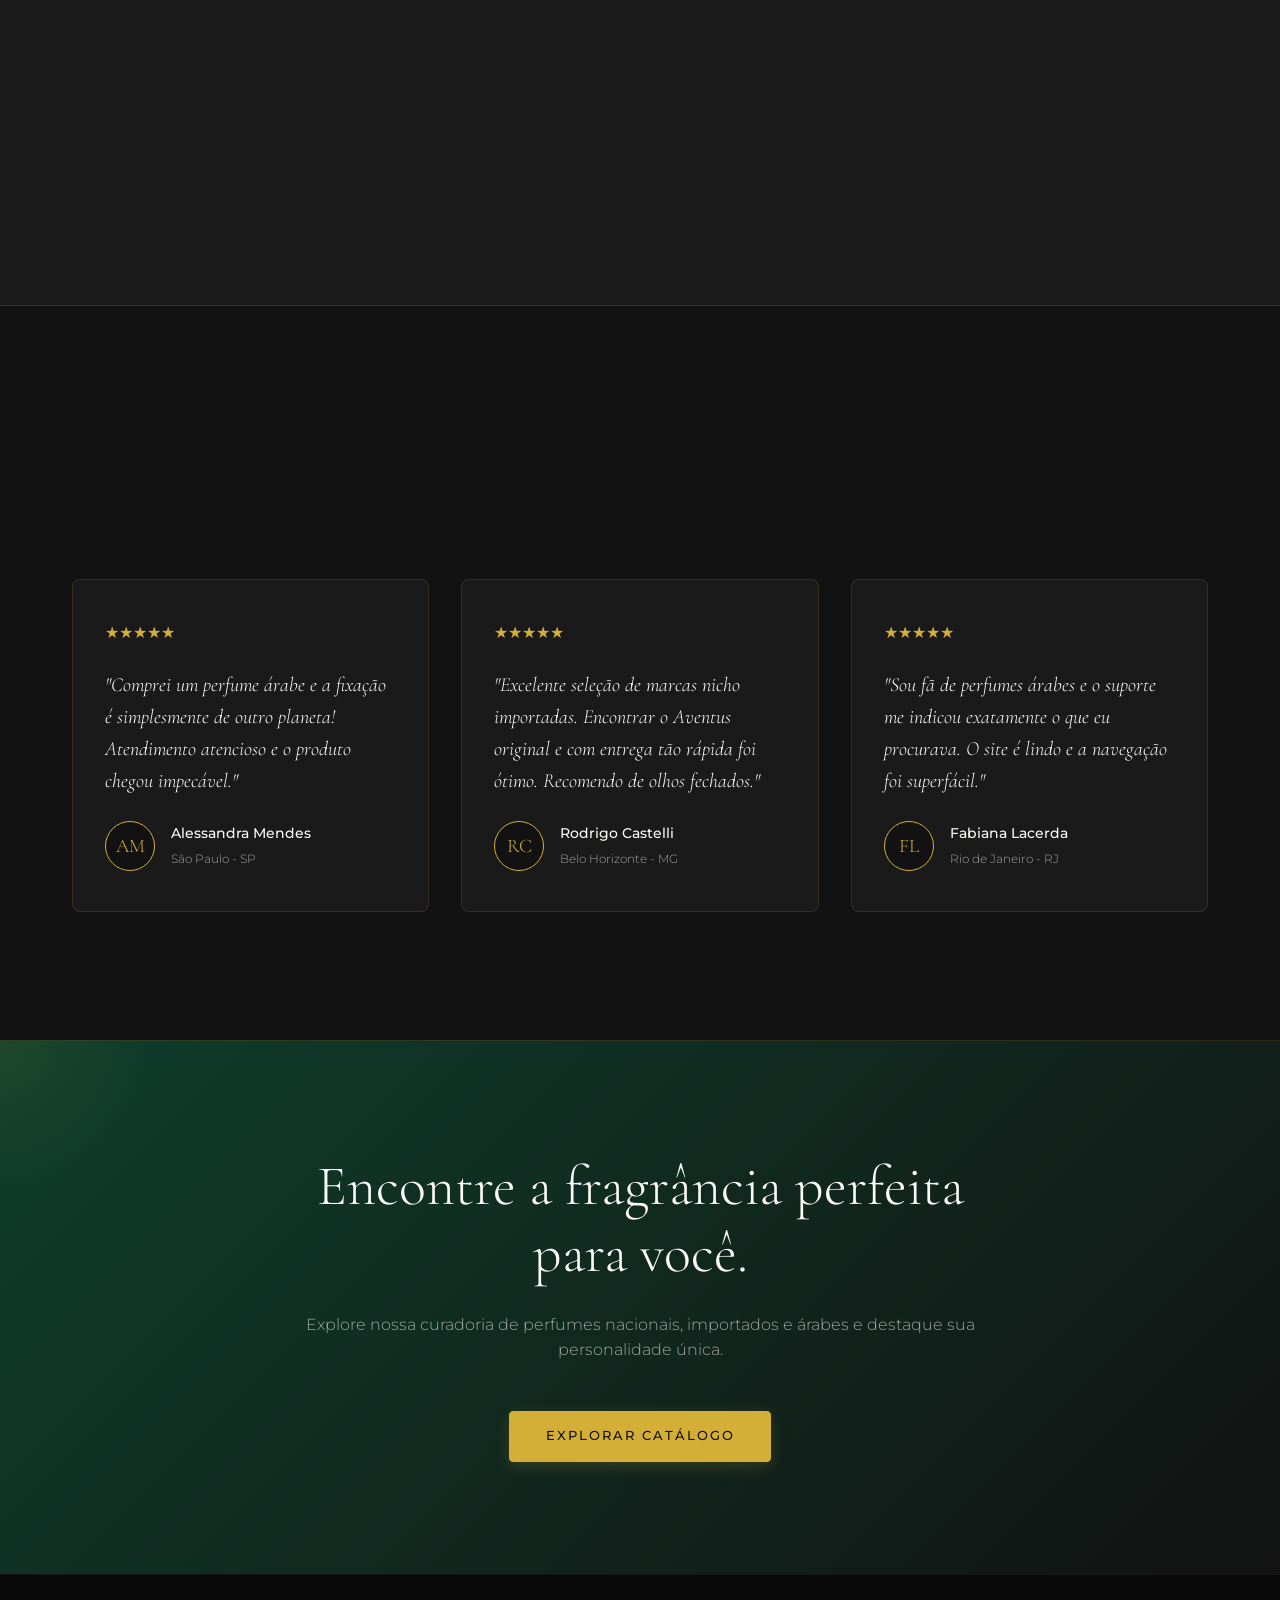
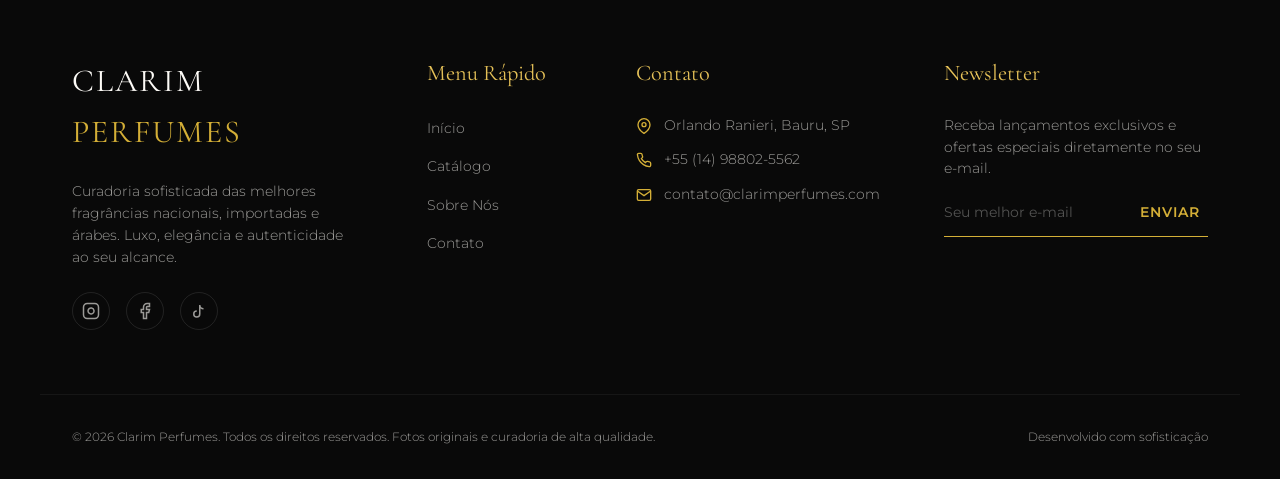
==== commit 04ace4c1: "enviar atualização 2.0" ====
--- a/index.html
+++ b/index.html
@@ -76,7 +76,7 @@
                     elegância, sofisticação e personalidade marcante.</p>
                 <div class="hero-buttons">
                     <a href="catalogo.html" class="btn btn-primary">Ver Catálogo</a>
-                    <a href="https://wa.me/5500000000000" target="_blank" class="btn btn-secondary">Falar no
+                    <a href="https://wa.me/5514988025562" target="_blank" class="btn btn-secondary">Falar no
                         WhatsApp</a>
                 </div>
             </div>
@@ -240,7 +240,7 @@
                         <span class="product-category">Feminino</span>
                         <div class="product-price">R$ 290,00</div>
                         <div class="product-actions">
-                            <a href="https://wa.me/5500000000000?text=Ol%C3%A1!%20Gostaria%20de%20saber%20mais%20sobre%20o%20Yara%20Rosa%20da%20Lattafa%20Perfumes"
+                            <a href="https://wa.me/5514988025562?text=Ol%C3%A1!%20Gostaria%20de%20saber%20mais%20sobre%20o%20Yara%20Rosa%20da%20Lattafa%20Perfumes"
                                 target="_blank" class="btn btn-emerald">Comprar</a>
                             <a href="catalogo.html" class="btn btn-secondary">Detalhes</a>
                         </div>
@@ -259,7 +259,7 @@
                         <span class="product-category">Feminino</span>
                         <div class="product-price">R$ 270,00</div>
                         <div class="product-actions">
-                            <a href="https://wa.me/5500000000000?text=Ol%C3%A1!%20Gostaria%20de%20saber%20mais%20sobre%20o%20Atheeri%20da%20Asdaaf"
+                            <a href="https://wa.me/5514988025562?text=Ol%C3%A1!%20Gostaria%20de%20saber%20mais%20sobre%20o%20Atheeri%20da%20Asdaaf"
                                 target="_blank" class="btn btn-emerald">Comprar</a>
                             <a href="catalogo.html" class="btn btn-secondary">Detalhes</a>
                         </div>
@@ -279,7 +279,7 @@
                         <span class="product-category">Feminino</span>
                         <div class="product-price">R$ 280,00</div>
                         <div class="product-actions">
-                            <a href="https://wa.me/5500000000000?text=Ol%C3%A1!%20Gostaria%20de%20saber%20mais%20sobre%20o%20Sabah%20Al%20Ward%20da%20Al%20Wataniah"
+                            <a href="https://wa.me/5514988025562?text=Ol%C3%A1!%20Gostaria%20de%20saber%20mais%20sobre%20o%20Sabah%20Al%20Ward%20da%20Al%20Wataniah"
                                 target="_blank" class="btn btn-emerald">Comprar</a>
                             <a href="catalogo.html" class="btn btn-secondary">Detalhes</a>
                         </div>
@@ -299,7 +299,7 @@
                         <span class="product-category">Compartilhável</span>
                         <div class="product-price">R$ 290,00</div>
                         <div class="product-actions">
-                            <a href="https://wa.me/5500000000000?text=Ol%C3%A1!%20Gostaria%20de%20saber%20mais%20sobre%20o%20Vulcan%20Baie%20da%20Fragrance%20World"
+                            <a href="https://wa.me/5514988025562?text=Ol%C3%A1!%20Gostaria%20de%20saber%20mais%20sobre%20o%20Vulcan%20Baie%20da%20Fragrance%20World"
                                 target="_blank" class="btn btn-emerald">Comprar</a>
                             <a href="catalogo.html" class="btn btn-secondary">Detalhes</a>
                         </div>
@@ -319,7 +319,7 @@
                         <span class="product-category">Compartilhável</span>
                         <div class="product-price">R$ 380,00</div>
                         <div class="product-actions">
-                            <a href="https://wa.me/5500000000000?text=Ol%C3%A1!%20Gostaria%20de%20saber%20mais%20sobre%20o%20KHAMRAH%20da%20Lattafa%20Perfumes"
+                            <a href="https://wa.me/5514988025562?text=Ol%C3%A1!%20Gostaria%20de%20saber%20mais%20sobre%20o%20KHAMRAH%20da%20Lattafa%20Perfumes"
                                 target="_blank" class="btn btn-emerald">Comprar</a>
                             <a href="catalogo.html" class="btn btn-secondary">Detalhes</a>
                         </div>
@@ -339,7 +339,7 @@
                         <span class="product-category">Masculino</span>
                         <div class="product-price">R$ 340,00</div>
                         <div class="product-actions">
-                            <a href="https://wa.me/5500000000000?text=Ol%C3%A1!%20Gostaria%20de%20saber%20mais%20sobre%20o%20Fakhar%20Gold%20da%20Lattafa%20Perfumes"
+                            <a href="https://wa.me/5514988025562?text=Ol%C3%A1!%20Gostaria%20de%20saber%20mais%20sobre%20o%20Fakhar%20Gold%20da%20Lattafa%20Perfumes"
                                 target="_blank" class="btn btn-emerald">Comprar</a>
                             <a href="catalogo.html" class="btn btn-secondary">Detalhes</a>
                         </div>
@@ -359,7 +359,7 @@
                         <span class="product-category">Feminino</span>
                         <div class="product-price">R$ 390,00</div>
                         <div class="product-actions">
-                            <a href="https://wa.me/5500000000000?text=Ol%C3%A1!%20Gostaria%20de%20saber%20mais%20sobre%20o%20Club%20De%20Nuit%20Intense%20da%20Armaf"
+                            <a href="https://wa.me/5514988025562?text=Ol%C3%A1!%20Gostaria%20de%20saber%20mais%20sobre%20o%20Club%20De%20Nuit%20Intense%20da%20Armaf"
                                 target="_blank" class="btn btn-emerald">Comprar</a>
                             <a href="catalogo.html" class="btn btn-secondary">Detalhes</a>
                         </div>
@@ -379,7 +379,7 @@
                         <span class="product-category">Feminino</span>
                         <div class="product-price">R$ 260,00</div>
                         <div class="product-actions">
-                            <a href="https://wa.me/5500000000000?text=Ol%C3%A1!%20Gostaria%20de%20saber%20mais%20sobre%20o%20Bad%20Femme%20da%20Maison%20Alhambra"
+                            <a href="https://wa.me/5514988025562?text=Ol%C3%A1!%20Gostaria%20de%20saber%20mais%20sobre%20o%20Bad%20Femme%20da%20Maison%20Alhambra"
                                 target="_blank" class="btn btn-emerald">Comprar</a>
                             <a href="catalogo.html" class="btn btn-secondary">Detalhes</a>
                         </div>
@@ -573,7 +573,7 @@
                 <p>Curadoria sofisticada das melhores fragrâncias nacionais, importadas e árabes. Luxo, elegância e
                     autenticidade ao seu alcance.</p>
                 <div class="footer-socials">
-                    <a href="https://instagram.com" target="_blank" class="footer-social-link" aria-label="Instagram">
+                    <a href="https://www.instagram.com/clarim_perfumes_importados/" target="_blank" class="footer-social-link" aria-label="Instagram">
                         <svg width="18" height="18" viewBox="0 0 24 24" fill="none" stroke="currentColor"
                             stroke-width="2">
                             <rect x="2" y="2" width="20" height="20" rx="5" ry="5"></rect>
@@ -581,13 +581,13 @@
                             <line x1="17.5" y1="6.5" x2="17.51" y2="6.5"></line>
                         </svg>
                     </a>
-                    <a href="https://facebook.com" target="_blank" class="footer-social-link" aria-label="Facebook">
+                    <a href="https://www.facebook.com/profile.php?id=61591931759241&locale=pt_BR" target="_blank" class="footer-social-link" aria-label="Facebook">
                         <svg width="18" height="18" viewBox="0 0 24 24" fill="none" stroke="currentColor"
                             stroke-width="2">
                             <path d="M18 2h-3a5 5 0 0 0-5 5v3H7v4h3v8h4v-8h3l1-4h-4V7a1 1 0 0 1 1-1h3z"></path>
                         </svg>
                     </a>
-                    <a href="https://tiktok.com" target="_blank" class="footer-social-link" aria-label="TikTok">
+                    <a href="https://www.tiktok.com/@clarimperfumesimportados" target="_blank" class="footer-social-link" aria-label="TikTok">
                         <svg width="18" height="18" viewBox="0 0 24 24" fill="none" stroke="currentColor"
                             stroke-width="2">
                             <path d="M9 12a4 4 0 1 0 4 4V4a5 5 0 0 0 5 5"></path>
@@ -615,7 +615,7 @@
                             <path d="M21 10c0 7-9 13-9 13s-9-6-9-13a9 9 0 0 1 18 0z"></path>
                             <circle cx="12" cy="10" r="3"></circle>
                         </svg>
-                        <span>Av. Oscar Freire, 1024 - Jardins, São Paulo - SP</span>
+                        <span>Orlando Ranieri, Bauru, SP</span>
                     </li>
                     <li>
                         <svg width="16" height="16" viewBox="0 0 24 24" fill="none" stroke="currentColor"
@@ -624,7 +624,7 @@
                                 d="M22 16.92v3a2 2 0 0 1-2.18 2 19.79 19.79 0 0 1-8.63-3.07 19.5 19.5 0 0 1-6-6 19.79 19.79 0 0 1-3.07-8.67A2 2 0 0 1 4.11 2h3a2 2 0 0 1 2 1.72 12.84 12.84 0 0 0 .7 2.81 2 2 0 0 1-.45 2.11L8.09 9.91a16 16 0 0 0 6 6l1.27-1.27a2 2 0 0 1 2.11-.45 12.84 12.84 0 0 0 2.81.7A2 2 0 0 1 22 16.92z">
                             </path>
                         </svg>
-                        <span>+55 (11) 90000-0000</span>
+                        <span>+55 (14) 98802-5562</span>
                     </li>
                     <li>
                         <svg width="16" height="16" viewBox="0 0 24 24" fill="none" stroke="currentColor"
--- a/css/style.css
+++ b/css/style.css
@@ -296,7 +296,7 @@
     align-items: center;
     position: relative;
     background: linear-gradient(to right, rgba(18, 18, 18, 0.95) 40%, rgba(18, 18, 18, 0.3) 100%), 
-                url('../assets/banners/hero.png') center/cover no-repeat;
+                url('../assets/banners/capa-fundo.webp') center/cover no-repeat;
     padding-top: var(--header-height);
 }
 
@@ -1788,7 +1788,7 @@
     
     .hero {
         background: linear-gradient(180deg, rgba(18, 18, 18, 0.9) 0%, rgba(18, 18, 18, 0.8) 100%), 
-                    url('../assets/banners/hero.png') center/cover no-repeat;
+                    url('../assets/banners/capa-fundo.webp') center/cover no-repeat;
         text-align: center;
     }
     
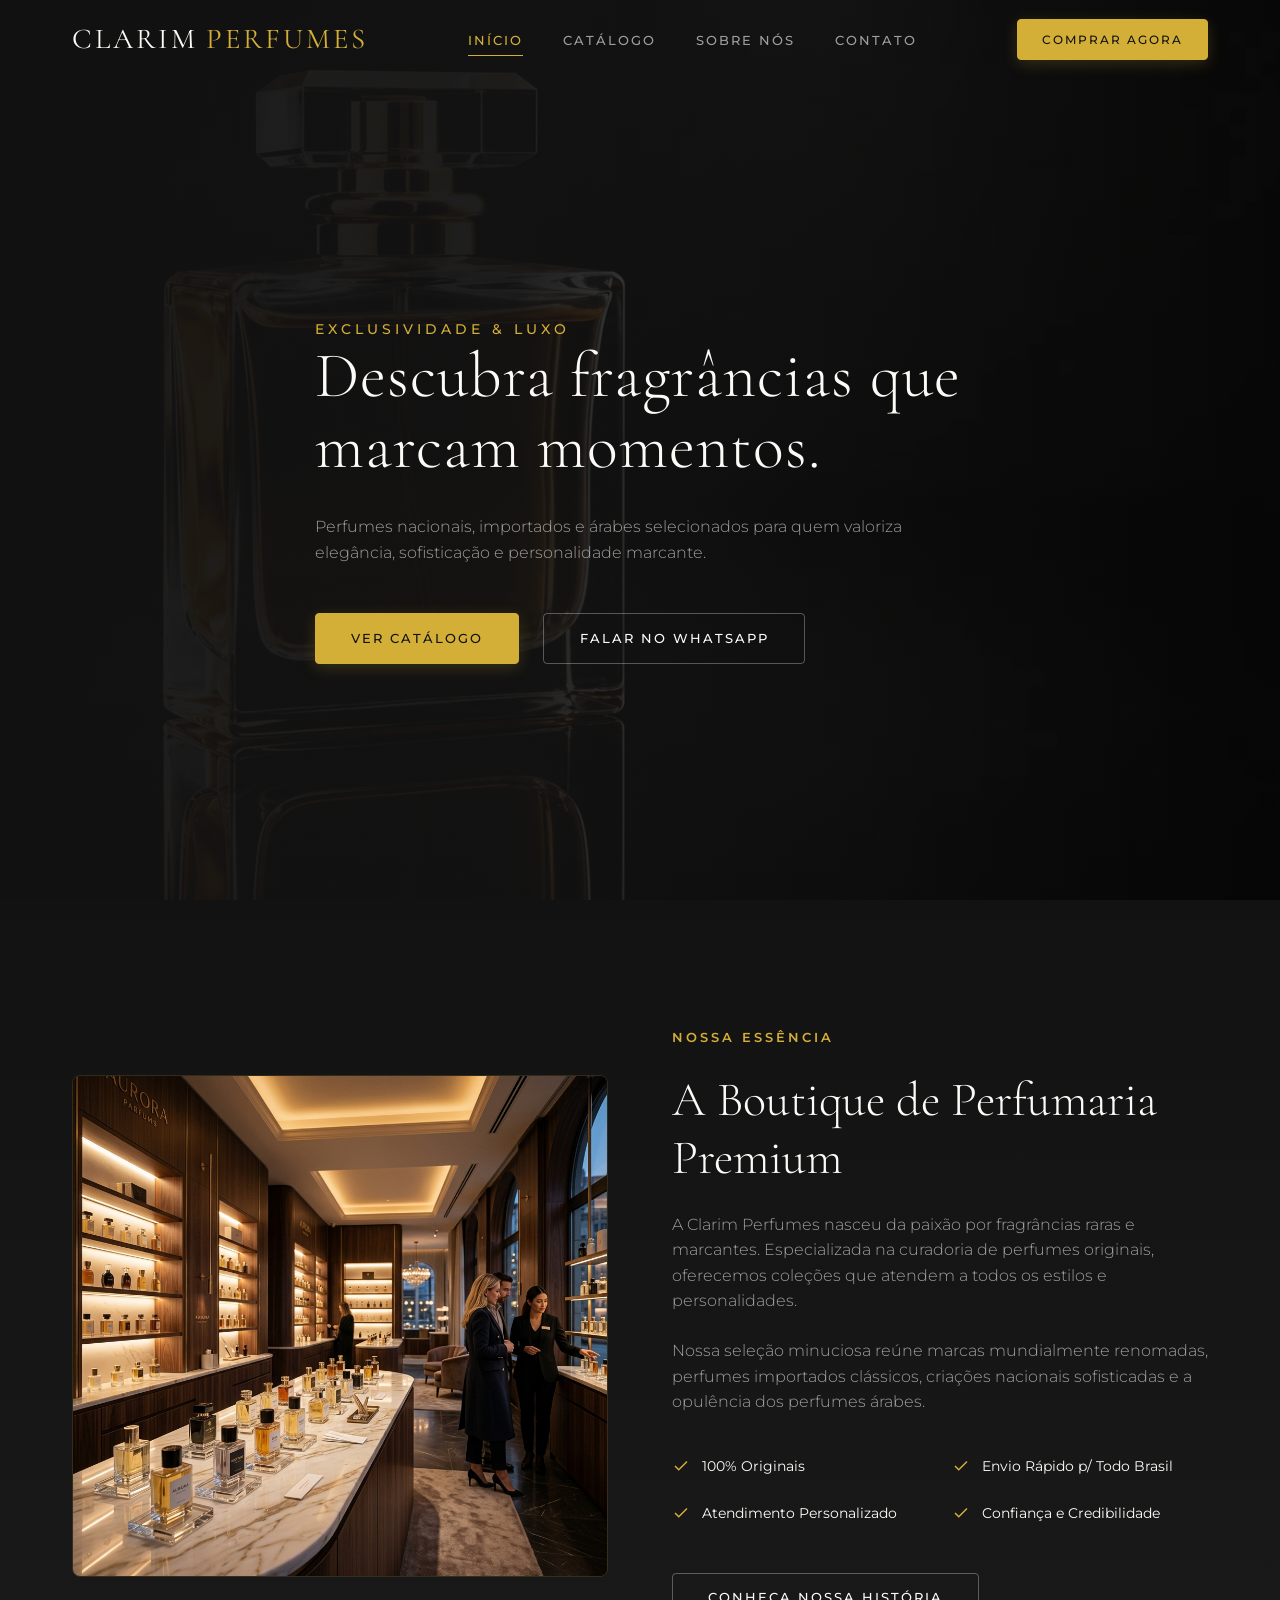
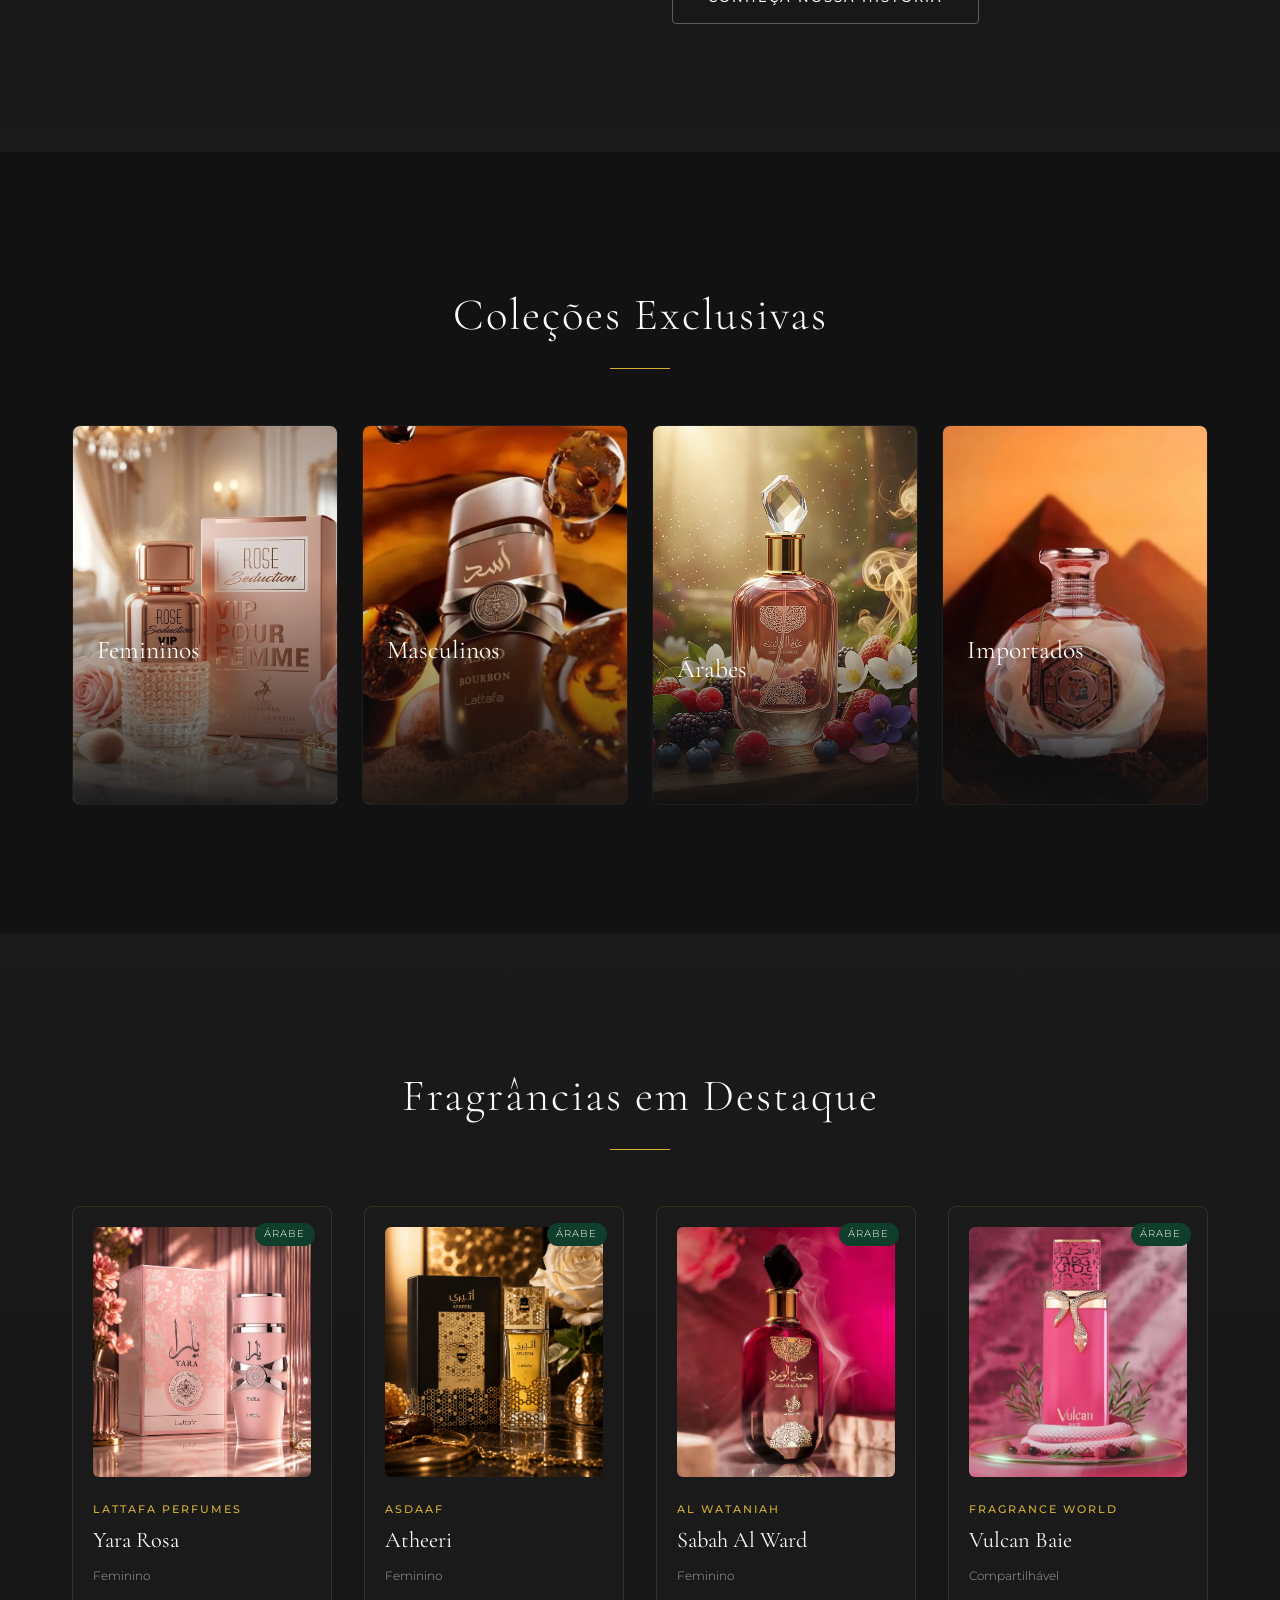
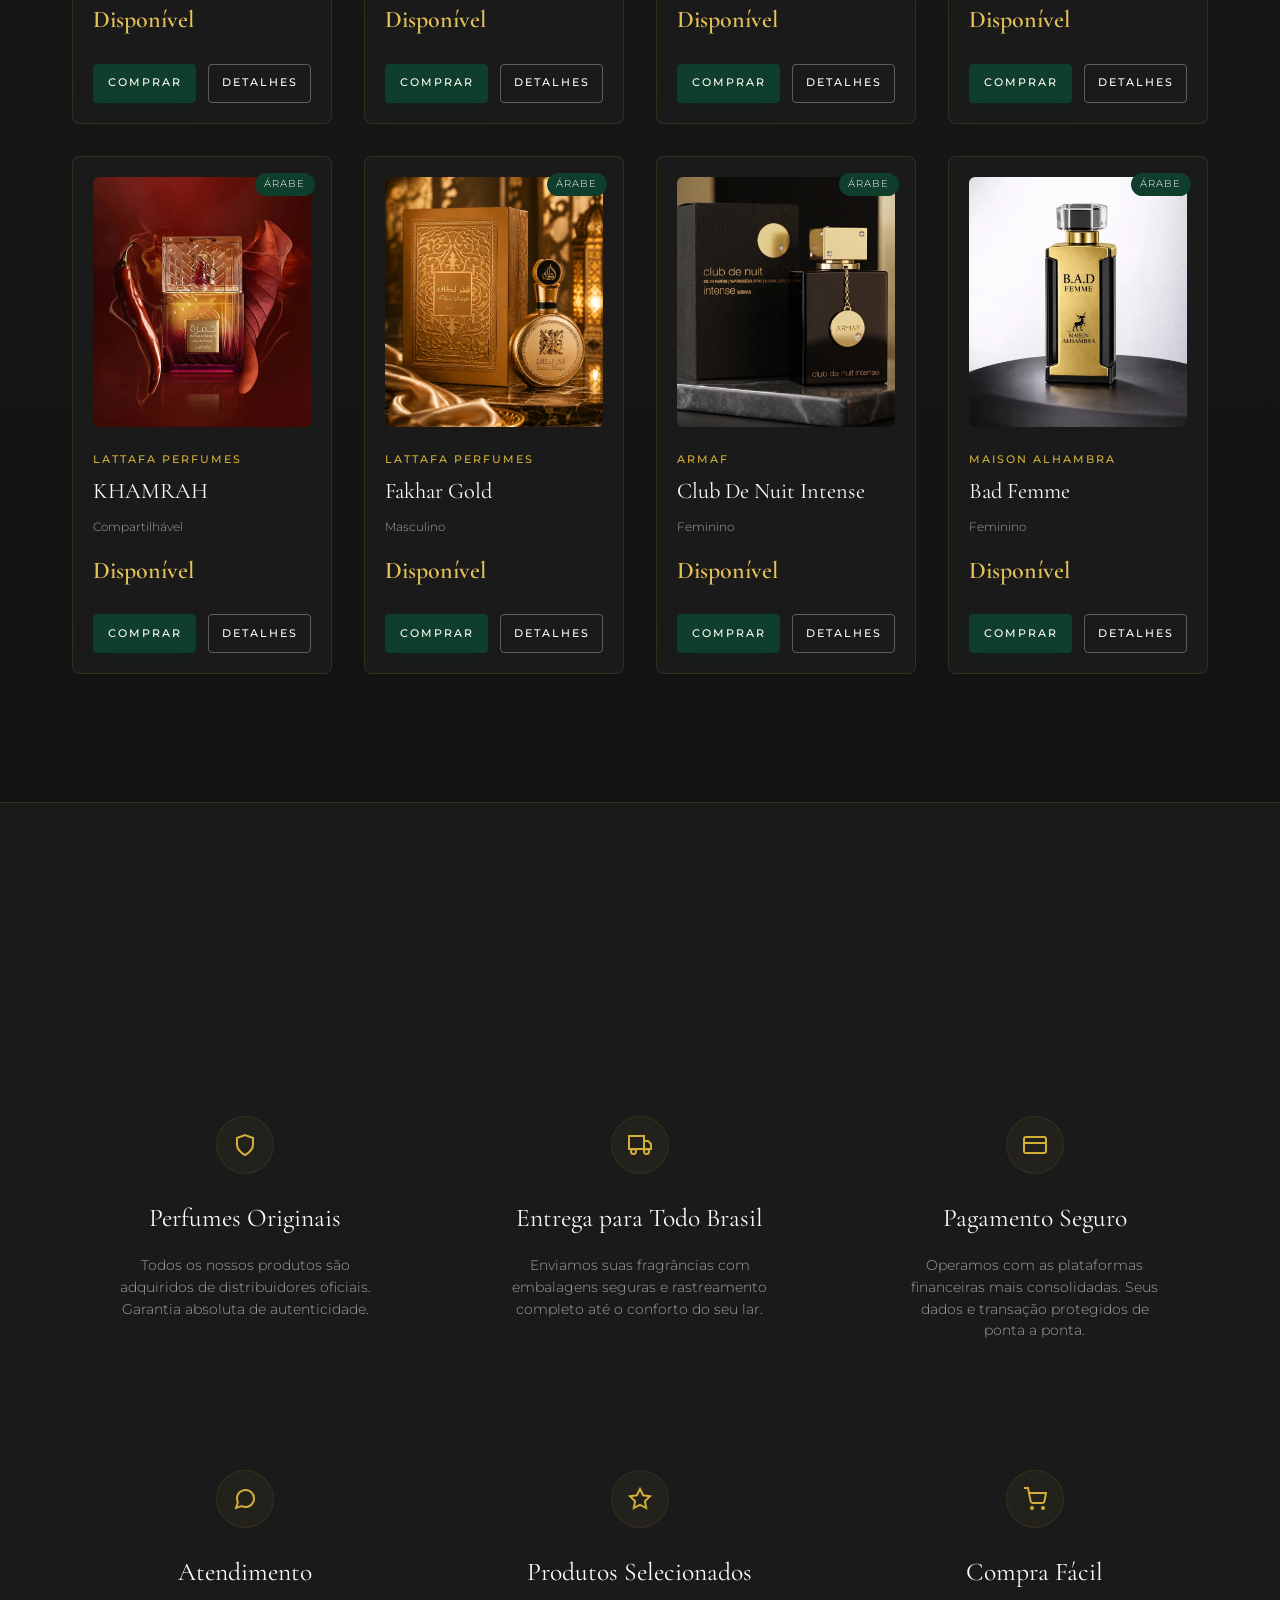
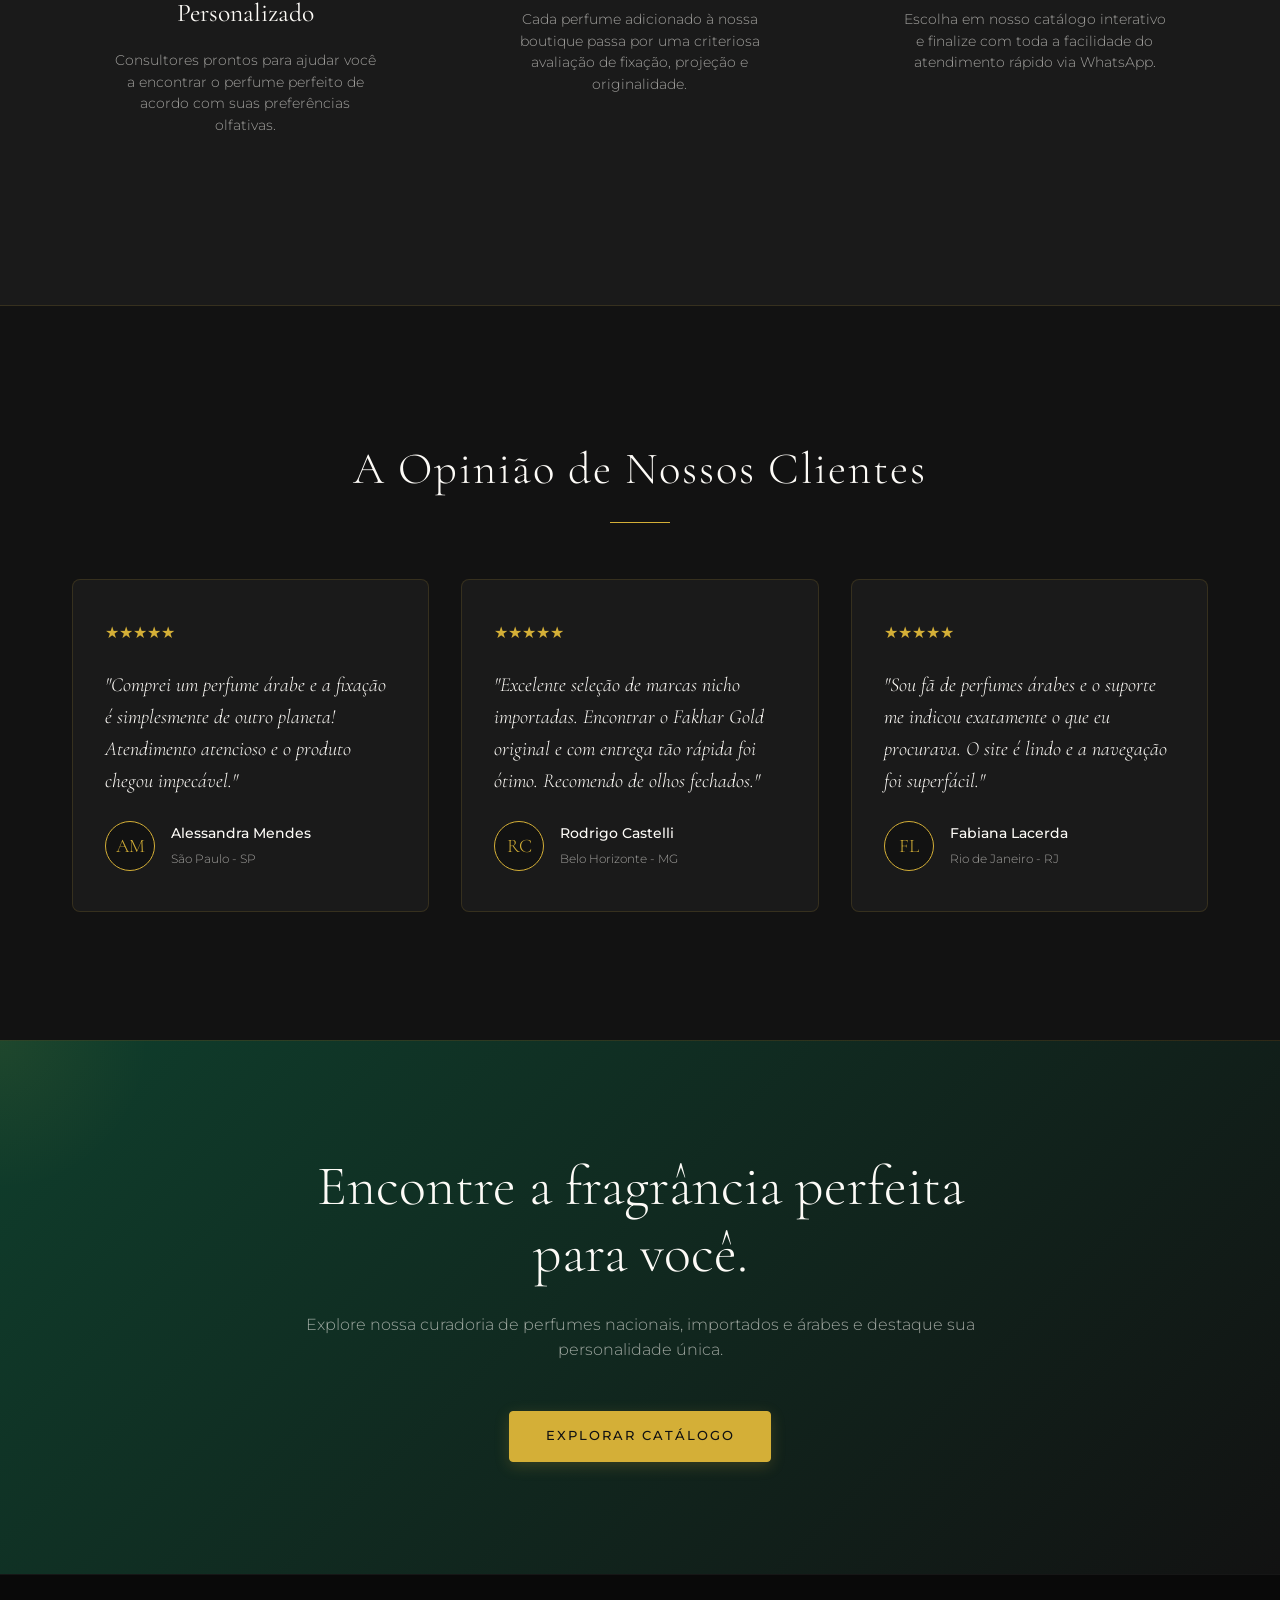
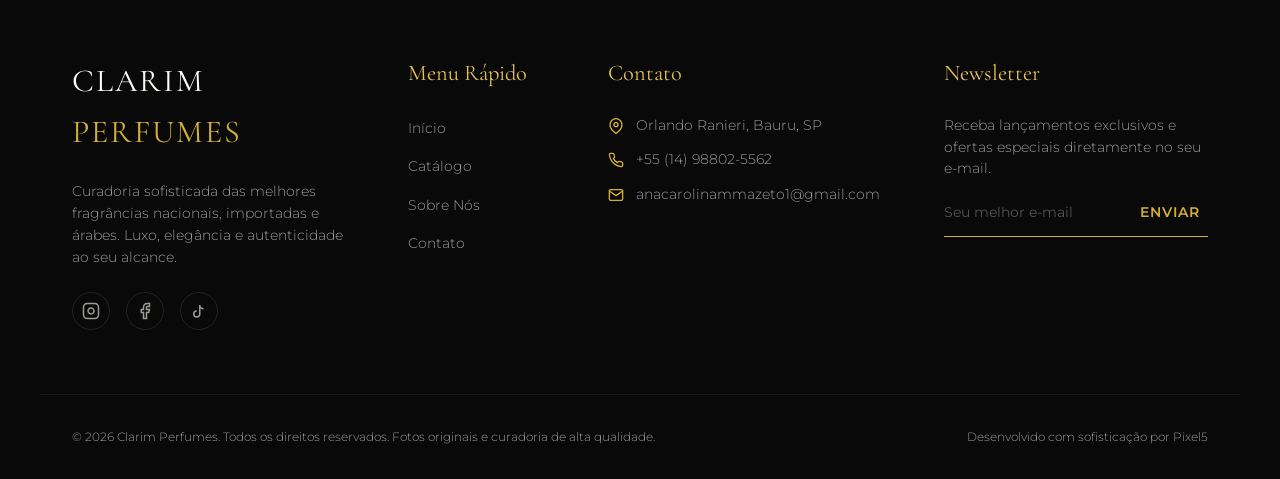
==== commit 97f3842c: "enviar atualização 2.1" ====
--- a/index.html
+++ b/index.html
@@ -238,7 +238,7 @@
                         <span class="product-brand">Lattafa Perfumes</span>
                         <h3 class="product-name">Yara Rosa</h3>
                         <span class="product-category">Feminino</span>
-                        <div class="product-price">R$ 290,00</div>
+                        <div class="product-price">Disponível</div>
                         <div class="product-actions">
                             <a href="https://wa.me/5514988025562?text=Ol%C3%A1!%20Gostaria%20de%20saber%20mais%20sobre%20o%20Yara%20Rosa%20da%20Lattafa%20Perfumes"
                                 target="_blank" class="btn btn-emerald">Comprar</a>
@@ -257,7 +257,7 @@
                         <span class="product-brand">Asdaaf</span>
                         <h3 class="product-name">Atheeri</h3>
                         <span class="product-category">Feminino</span>
-                        <div class="product-price">R$ 270,00</div>
+                        <div class="product-price">Disponível</div>
                         <div class="product-actions">
                             <a href="https://wa.me/5514988025562?text=Ol%C3%A1!%20Gostaria%20de%20saber%20mais%20sobre%20o%20Atheeri%20da%20Asdaaf"
                                 target="_blank" class="btn btn-emerald">Comprar</a>
@@ -277,7 +277,7 @@
                         <span class="product-brand">Al Wataniah</span>
                         <h3 class="product-name">Sabah Al Ward</h3>
                         <span class="product-category">Feminino</span>
-                        <div class="product-price">R$ 280,00</div>
+                        <div class="product-price">Disponível</div>
                         <div class="product-actions">
                             <a href="https://wa.me/5514988025562?text=Ol%C3%A1!%20Gostaria%20de%20saber%20mais%20sobre%20o%20Sabah%20Al%20Ward%20da%20Al%20Wataniah"
                                 target="_blank" class="btn btn-emerald">Comprar</a>
@@ -297,7 +297,7 @@
                         <span class="product-brand">Fragrance World</span>
                         <h3 class="product-name">Vulcan Baie</h3>
                         <span class="product-category">Compartilhável</span>
-                        <div class="product-price">R$ 290,00</div>
+                        <div class="product-price">Disponível</div>
                         <div class="product-actions">
                             <a href="https://wa.me/5514988025562?text=Ol%C3%A1!%20Gostaria%20de%20saber%20mais%20sobre%20o%20Vulcan%20Baie%20da%20Fragrance%20World"
                                 target="_blank" class="btn btn-emerald">Comprar</a>
@@ -317,7 +317,7 @@
                         <span class="product-brand">Lattafa Perfumes</span>
                         <h3 class="product-name">KHAMRAH</h3>
                         <span class="product-category">Compartilhável</span>
-                        <div class="product-price">R$ 380,00</div>
+                        <div class="product-price">Disponível</div>
                         <div class="product-actions">
                             <a href="https://wa.me/5514988025562?text=Ol%C3%A1!%20Gostaria%20de%20saber%20mais%20sobre%20o%20KHAMRAH%20da%20Lattafa%20Perfumes"
                                 target="_blank" class="btn btn-emerald">Comprar</a>
@@ -337,7 +337,7 @@
                         <span class="product-brand">Lattafa Perfumes</span>
                         <h3 class="product-name">Fakhar Gold</h3>
                         <span class="product-category">Masculino</span>
-                        <div class="product-price">R$ 340,00</div>
+                        <div class="product-price">Disponível</div>
                         <div class="product-actions">
                             <a href="https://wa.me/5514988025562?text=Ol%C3%A1!%20Gostaria%20de%20saber%20mais%20sobre%20o%20Fakhar%20Gold%20da%20Lattafa%20Perfumes"
                                 target="_blank" class="btn btn-emerald">Comprar</a>
@@ -357,7 +357,7 @@
                         <span class="product-brand">Armaf</span>
                         <h3 class="product-name">Club De Nuit Intense</h3>
                         <span class="product-category">Feminino</span>
-                        <div class="product-price">R$ 390,00</div>
+                        <div class="product-price">Disponível</div>
                         <div class="product-actions">
                             <a href="https://wa.me/5514988025562?text=Ol%C3%A1!%20Gostaria%20de%20saber%20mais%20sobre%20o%20Club%20De%20Nuit%20Intense%20da%20Armaf"
                                 target="_blank" class="btn btn-emerald">Comprar</a>
@@ -377,7 +377,7 @@
                         <span class="product-brand">Maison Alhambra</span>
                         <h3 class="product-name">Bad Femme</h3>
                         <span class="product-category">Feminino</span>
-                        <div class="product-price">R$ 260,00</div>
+                        <div class="product-price">Disponível</div>
                         <div class="product-actions">
                             <a href="https://wa.me/5514988025562?text=Ol%C3%A1!%20Gostaria%20de%20saber%20mais%20sobre%20o%20Bad%20Femme%20da%20Maison%20Alhambra"
                                 target="_blank" class="btn btn-emerald">Comprar</a>
@@ -519,7 +519,7 @@
                     <div class="testimonial-stars">
                         &#9733;&#9733;&#9733;&#9733;&#9733;
                     </div>
-                    <p class="testimonial-quote">"Excelente seleção de marcas nicho importadas. Encontrar o Aventus
+                    <p class="testimonial-quote">"Excelente seleção de marcas nicho importadas. Encontrar o Fakhar Gold
                         original e com entrega tão rápida foi ótimo. Recomendo de olhos fechados."</p>
                     <div class="testimonial-user">
                         <div class="testimonial-user-photo"
@@ -633,7 +633,7 @@
                             </path>
                             <polyline points="22,6 12,13 2,6"></polyline>
                         </svg>
-                        <span>contato@clarimperfumes.com</span>
+                        <span>anacarolinammazeto1@gmail.com</span>
                     </li>
                 </ul>
             </div>
@@ -641,8 +641,7 @@
             <div class="footer-column footer-newsletter">
                 <h3>Newsletter</h3>
                 <p>Receba lançamentos exclusivos e ofertas especiais diretamente no seu e-mail.</p>
-                <form class="newsletter-form"
-                    onsubmit="event.preventDefault(); alert('Inscrito com sucesso na newsletter!'); this.reset();">
+                <form class="newsletter-form">
                     <input type="email" placeholder="Seu melhor e-mail" aria-label="E-mail para newsletter" required>
                     <button type="submit" class="newsletter-submit">Enviar</button>
                 </form>
@@ -653,7 +652,7 @@
         <div class="container footer-bottom">
             <p>&copy; <span id="copyright-year">2026</span> Clarim Perfumes. Todos os direitos reservados. Fotos
                 originais e curadoria de alta qualidade.</p>
-            <p>Desenvolvido com sofisticação</p>
+            <p>Desenvolvido com sofisticação por Pixel5</p>
         </div>
     </footer>
 
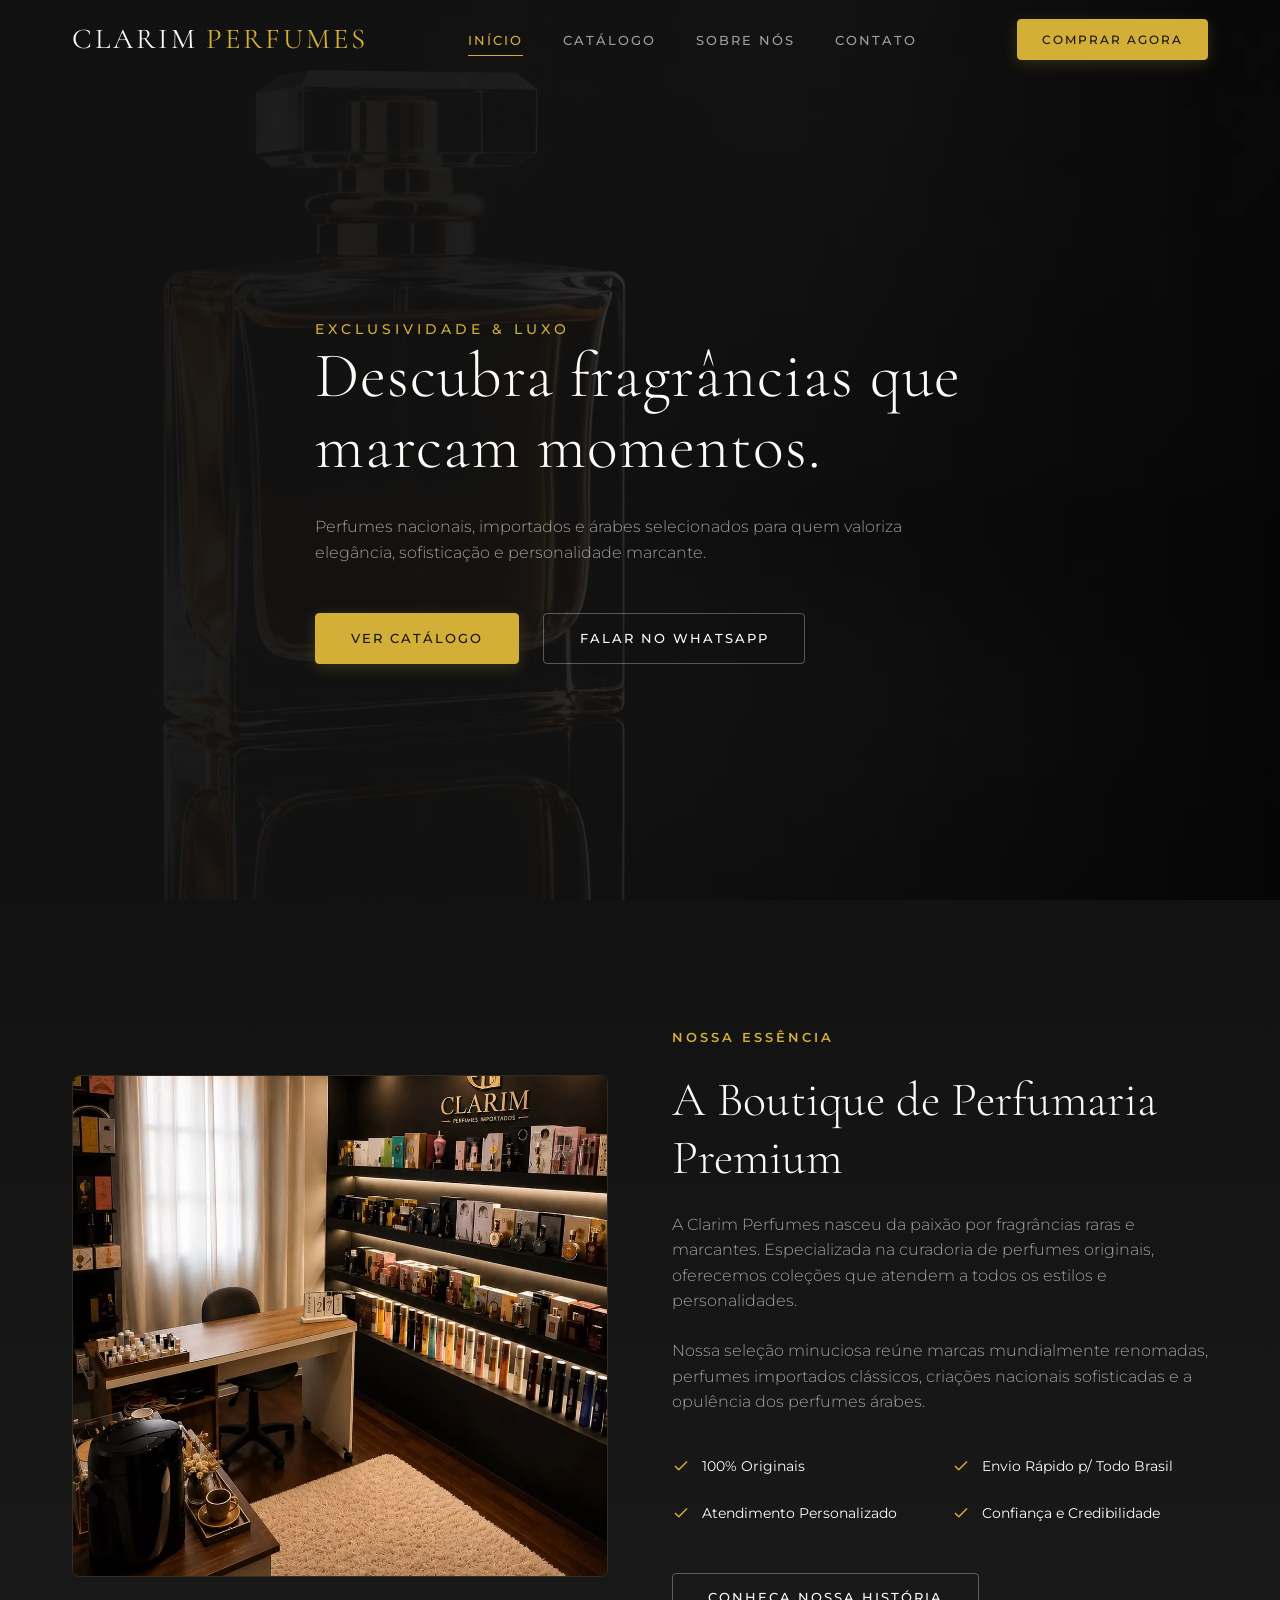
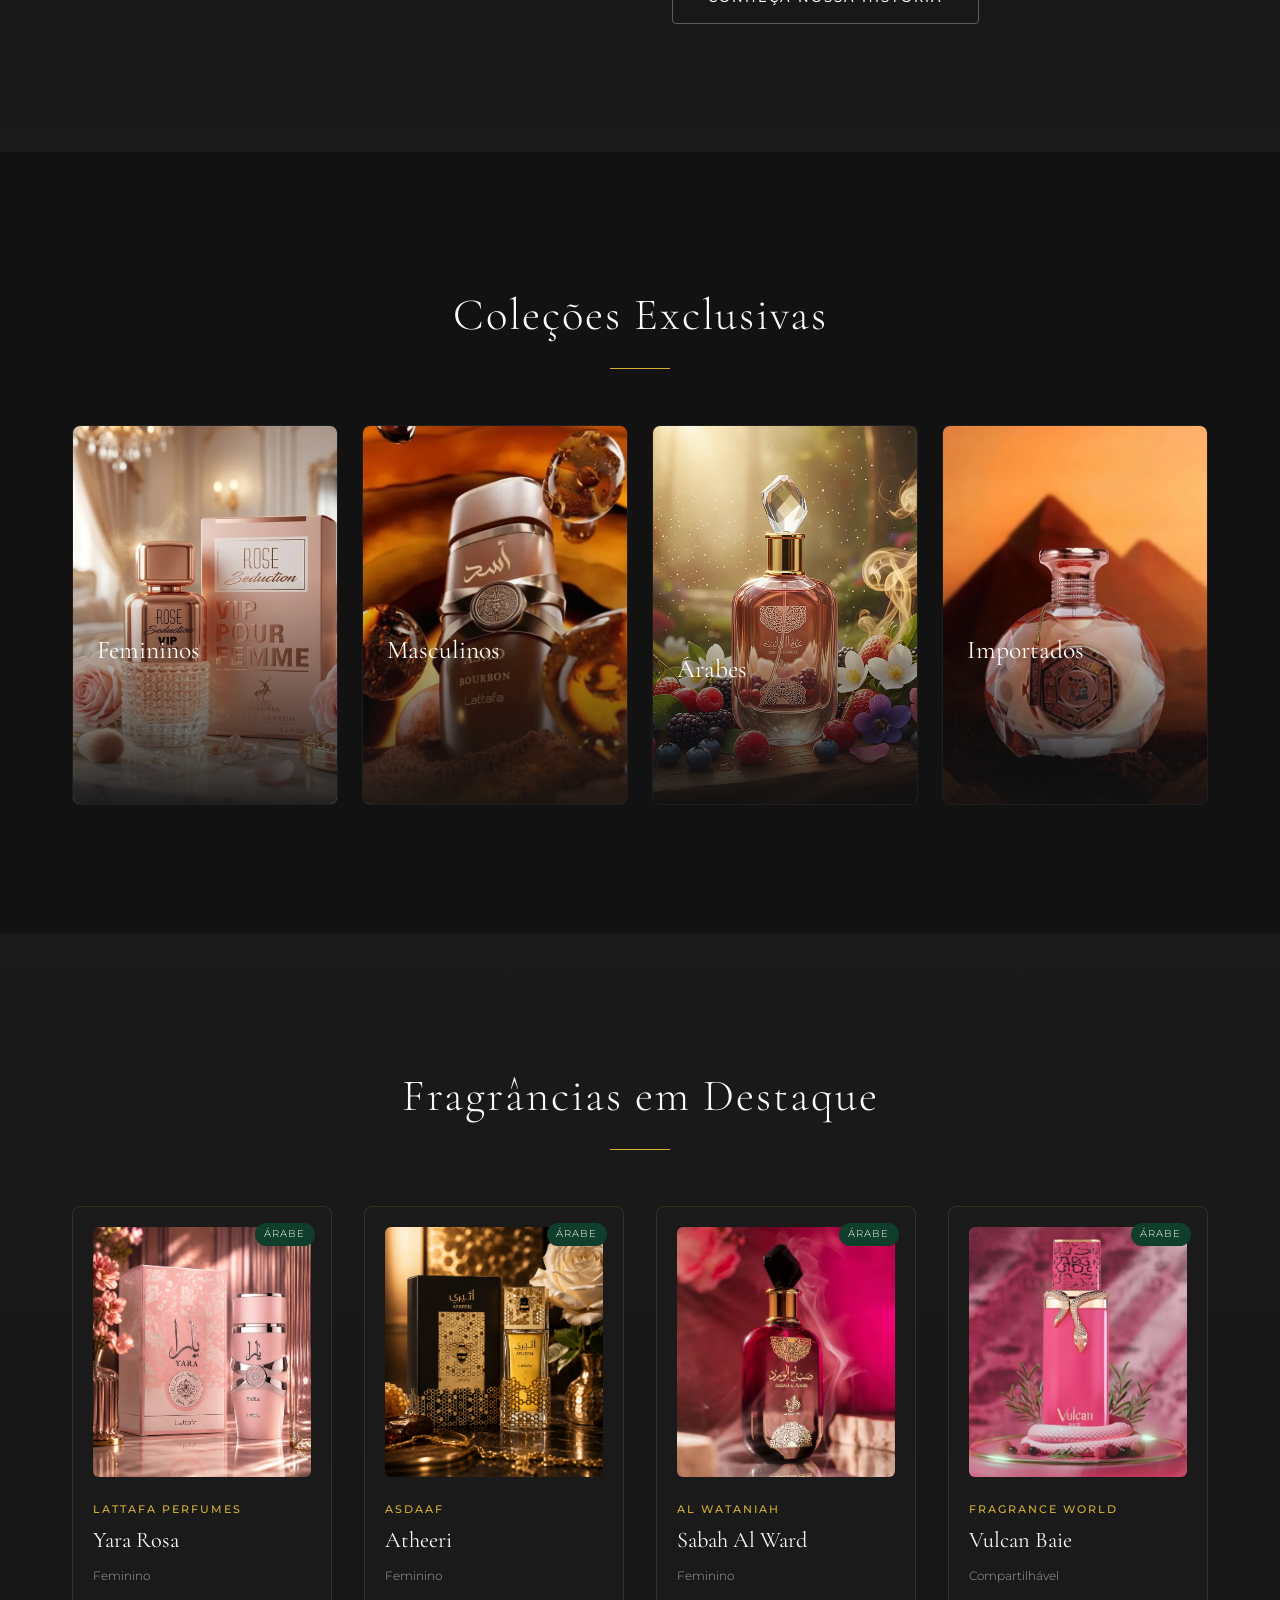
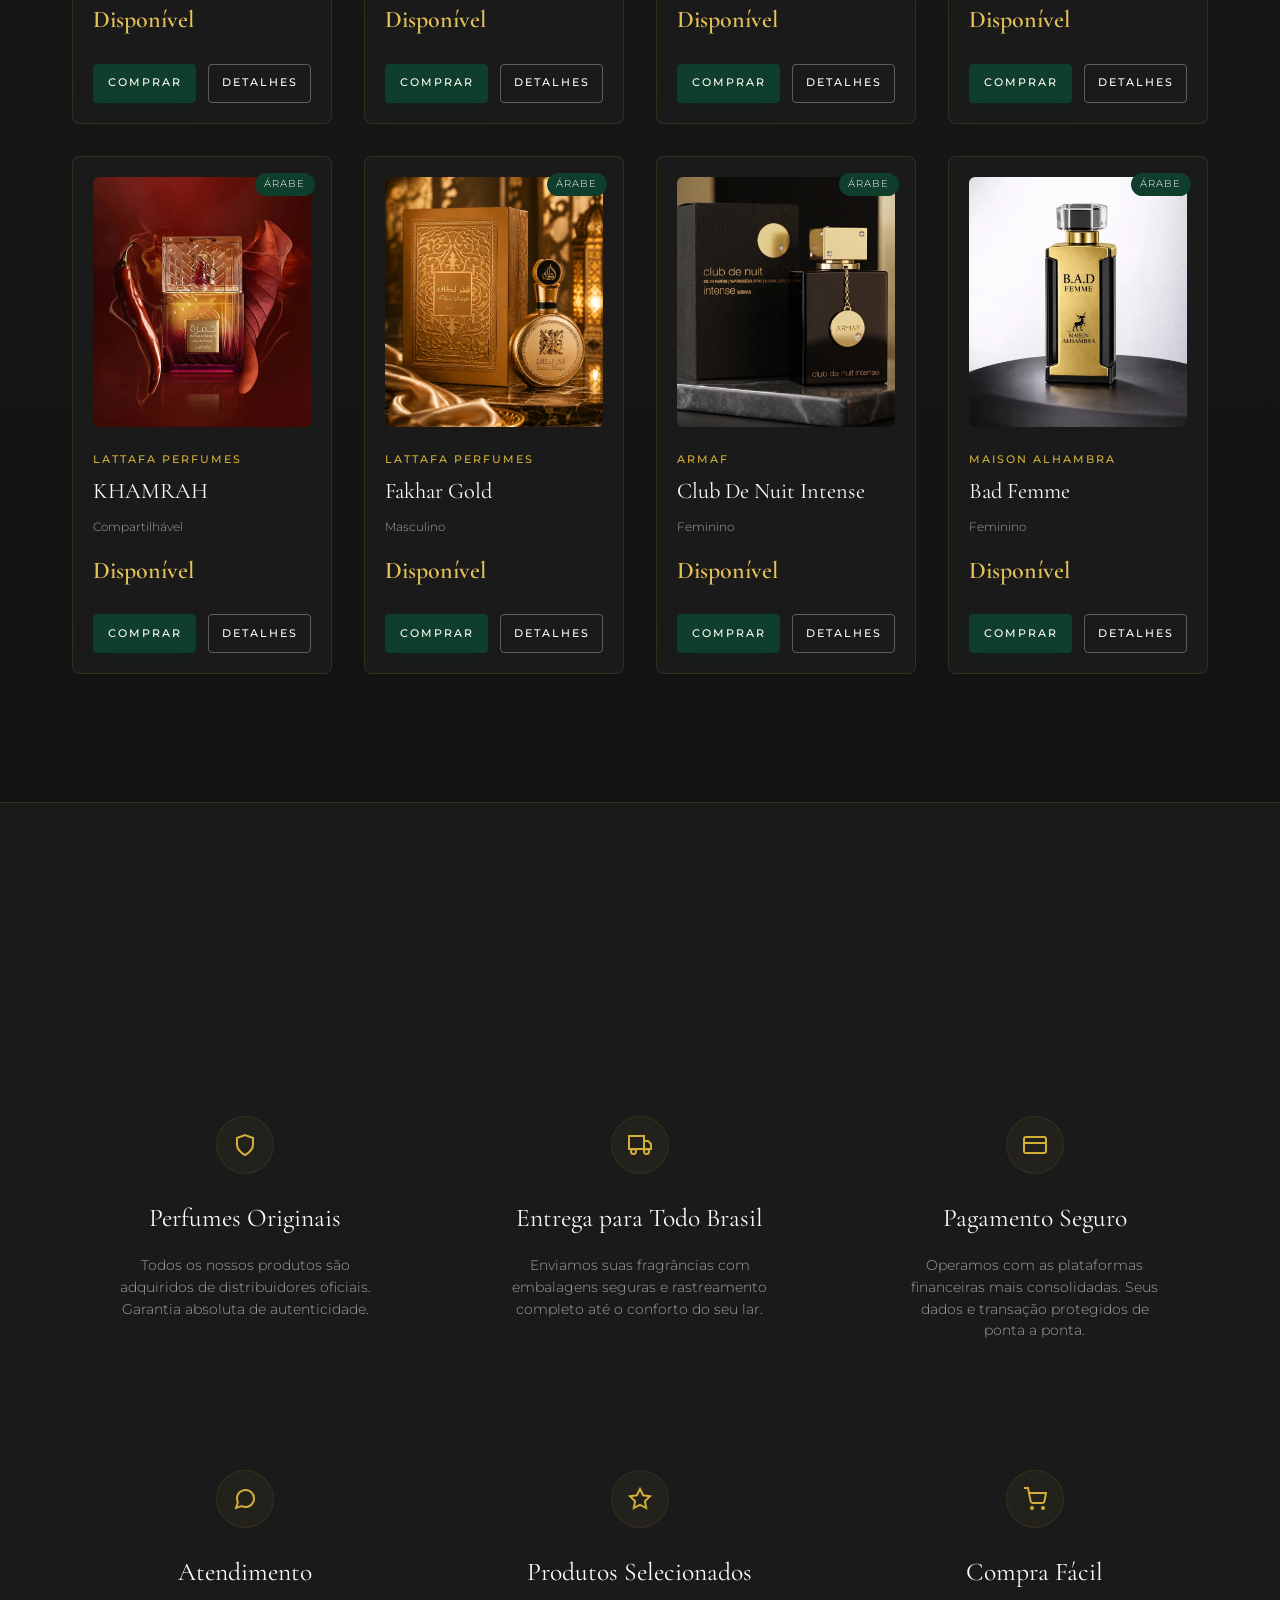
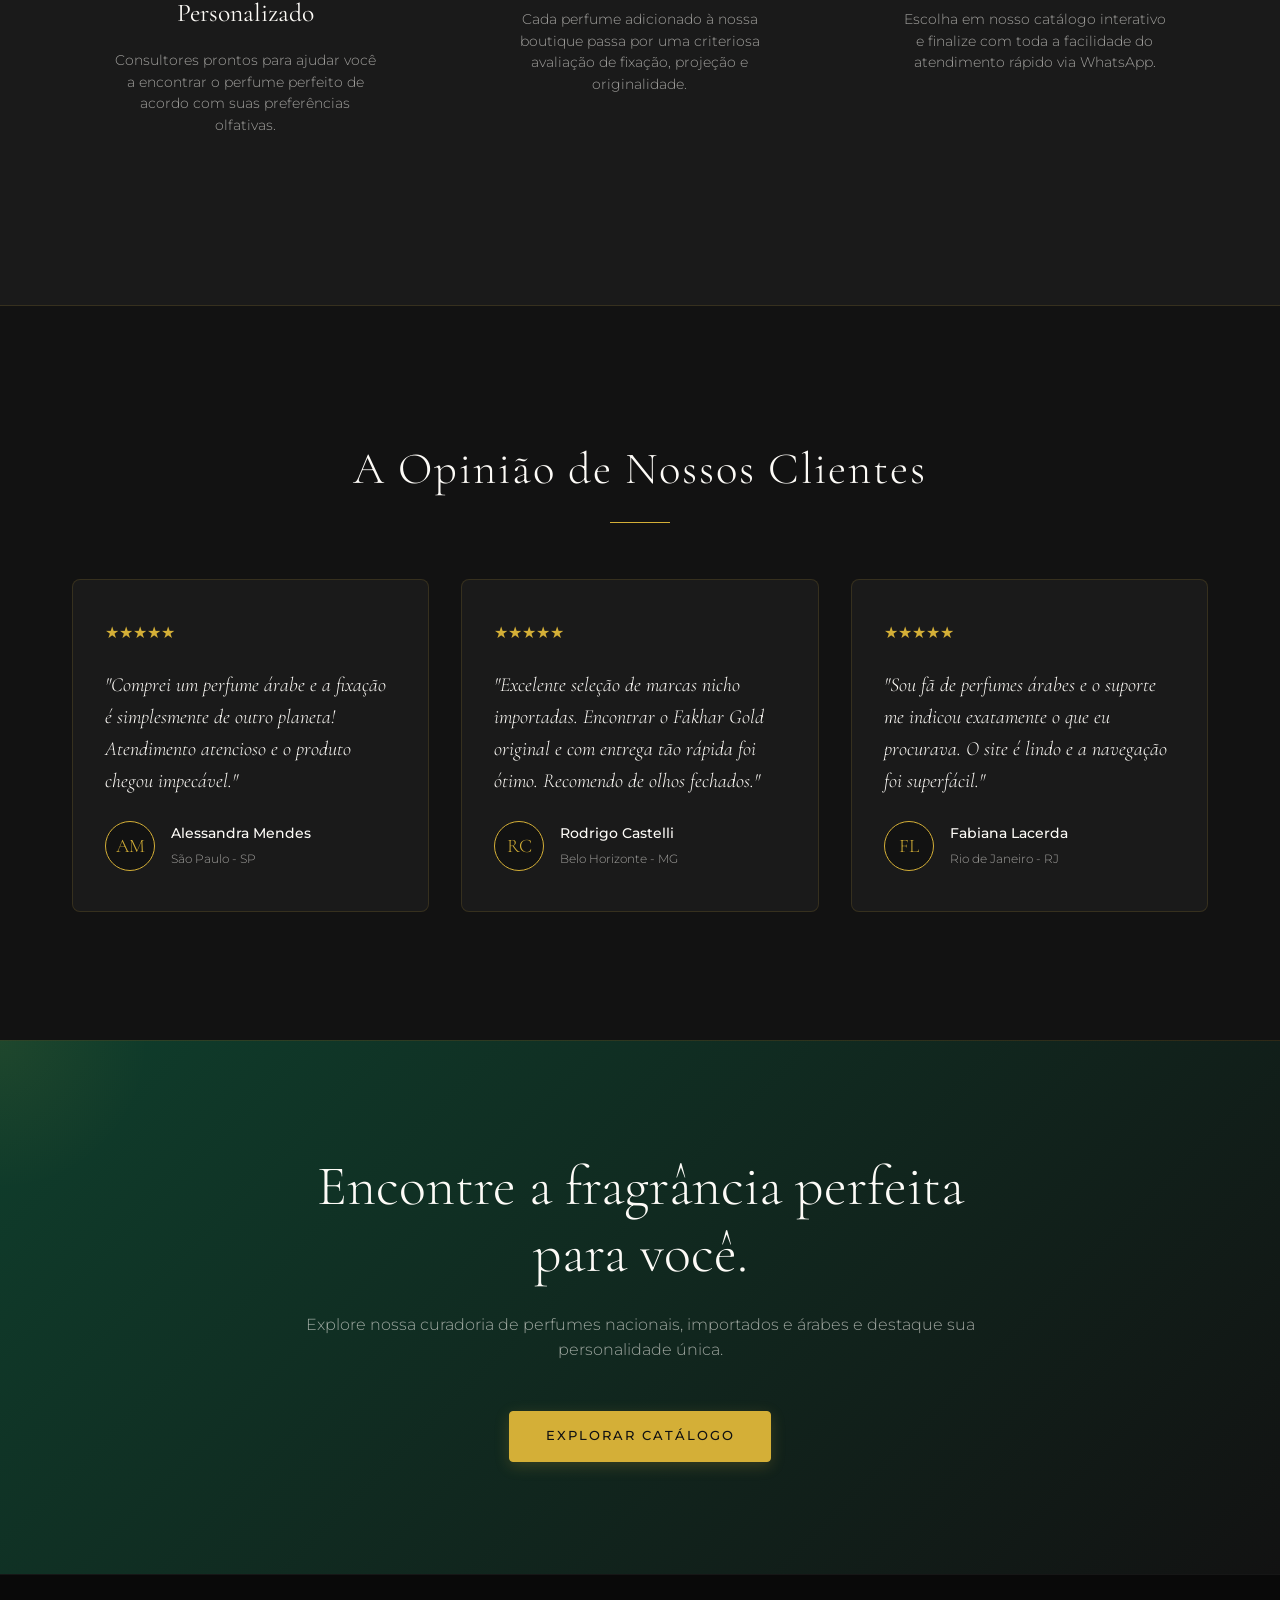
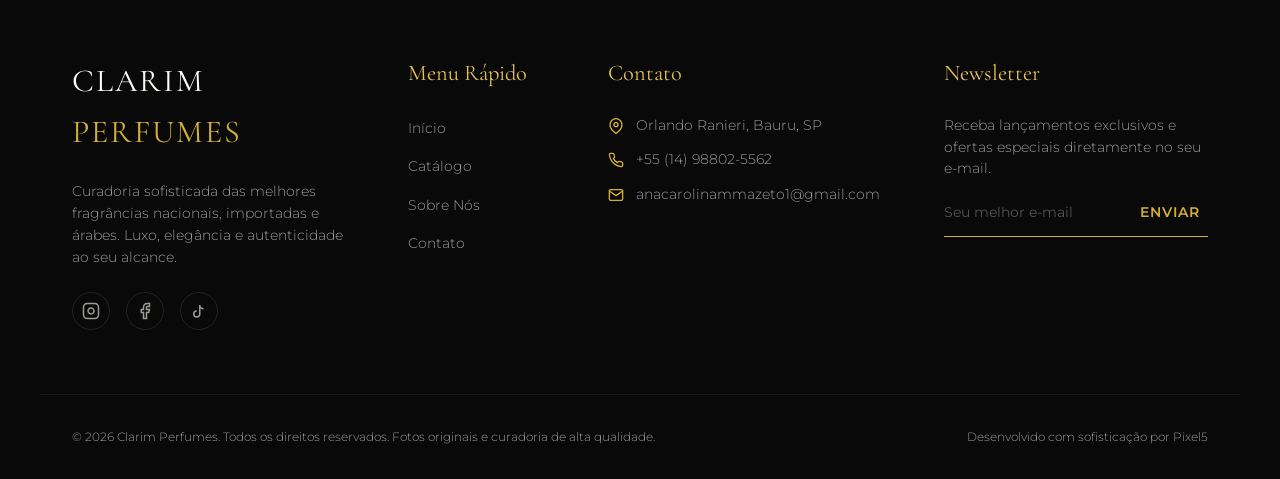
==== commit 8e9e2579: "enviar atualização 2.2" ====
--- a/index.html
+++ b/index.html
@@ -88,7 +88,7 @@
         <div class="container">
             <div class="about-grid">
                 <div class="about-image-wrapper animate-on-scroll">
-                    <img src="assets/imagens/sobre_nos.png" alt="Boutique Clarim Perfumes" loading="lazy">
+                    <img src="assets/imagens/sobre_nos.webp" alt="Boutique Clarim Perfumes" loading="lazy">
                 </div>
                 <div class="about-content animate-on-scroll">
                     <span class="about-label">Nossa Essência</span>
--- a/css/style.css
+++ b/css/style.css
@@ -1077,7 +1077,7 @@
     justify-content: center;
     text-align: center;
     background: linear-gradient(rgba(18, 18, 18, 0.85), rgba(18, 18, 18, 0.95)), 
-                url('../assets/imagens/sobre_nos.png') center/cover no-repeat;
+                url('../assets/imagens/sobre_nos.webp') center/cover no-repeat;
     padding-top: var(--header-height);
 }
 
